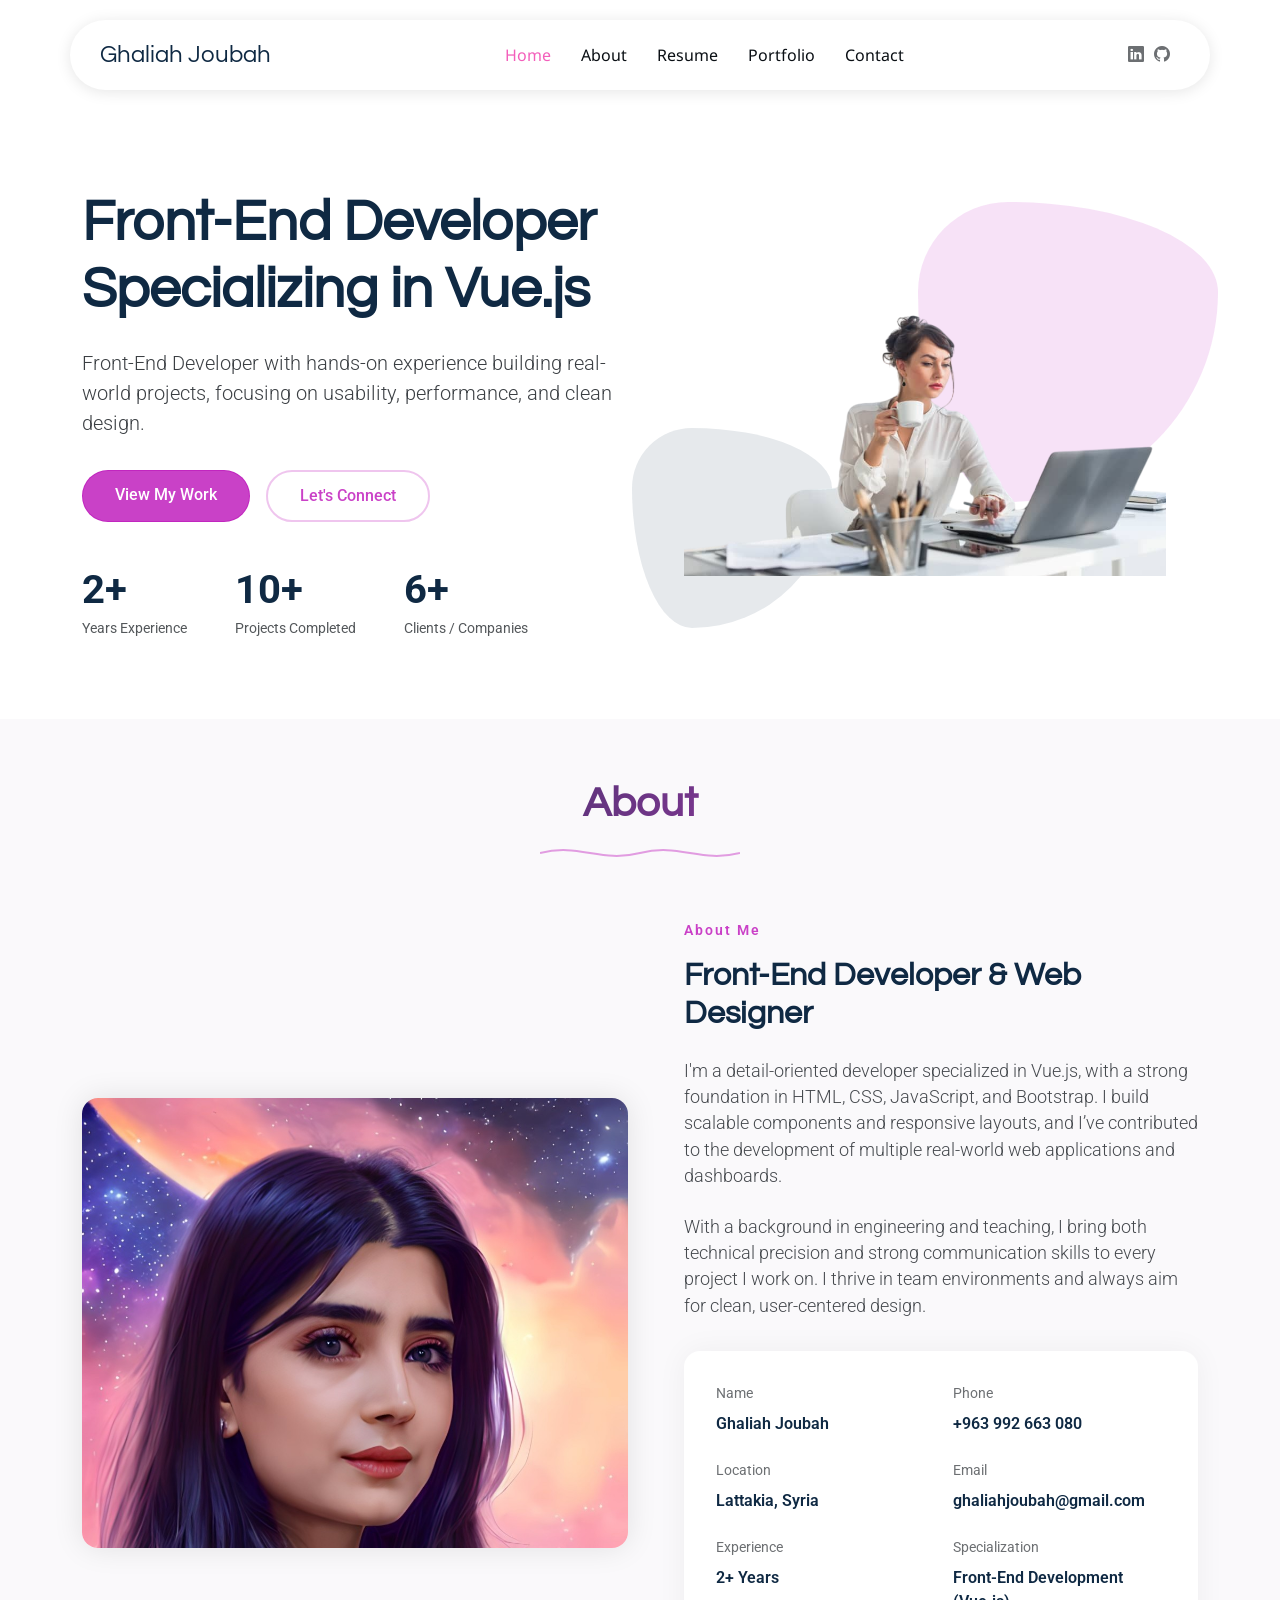
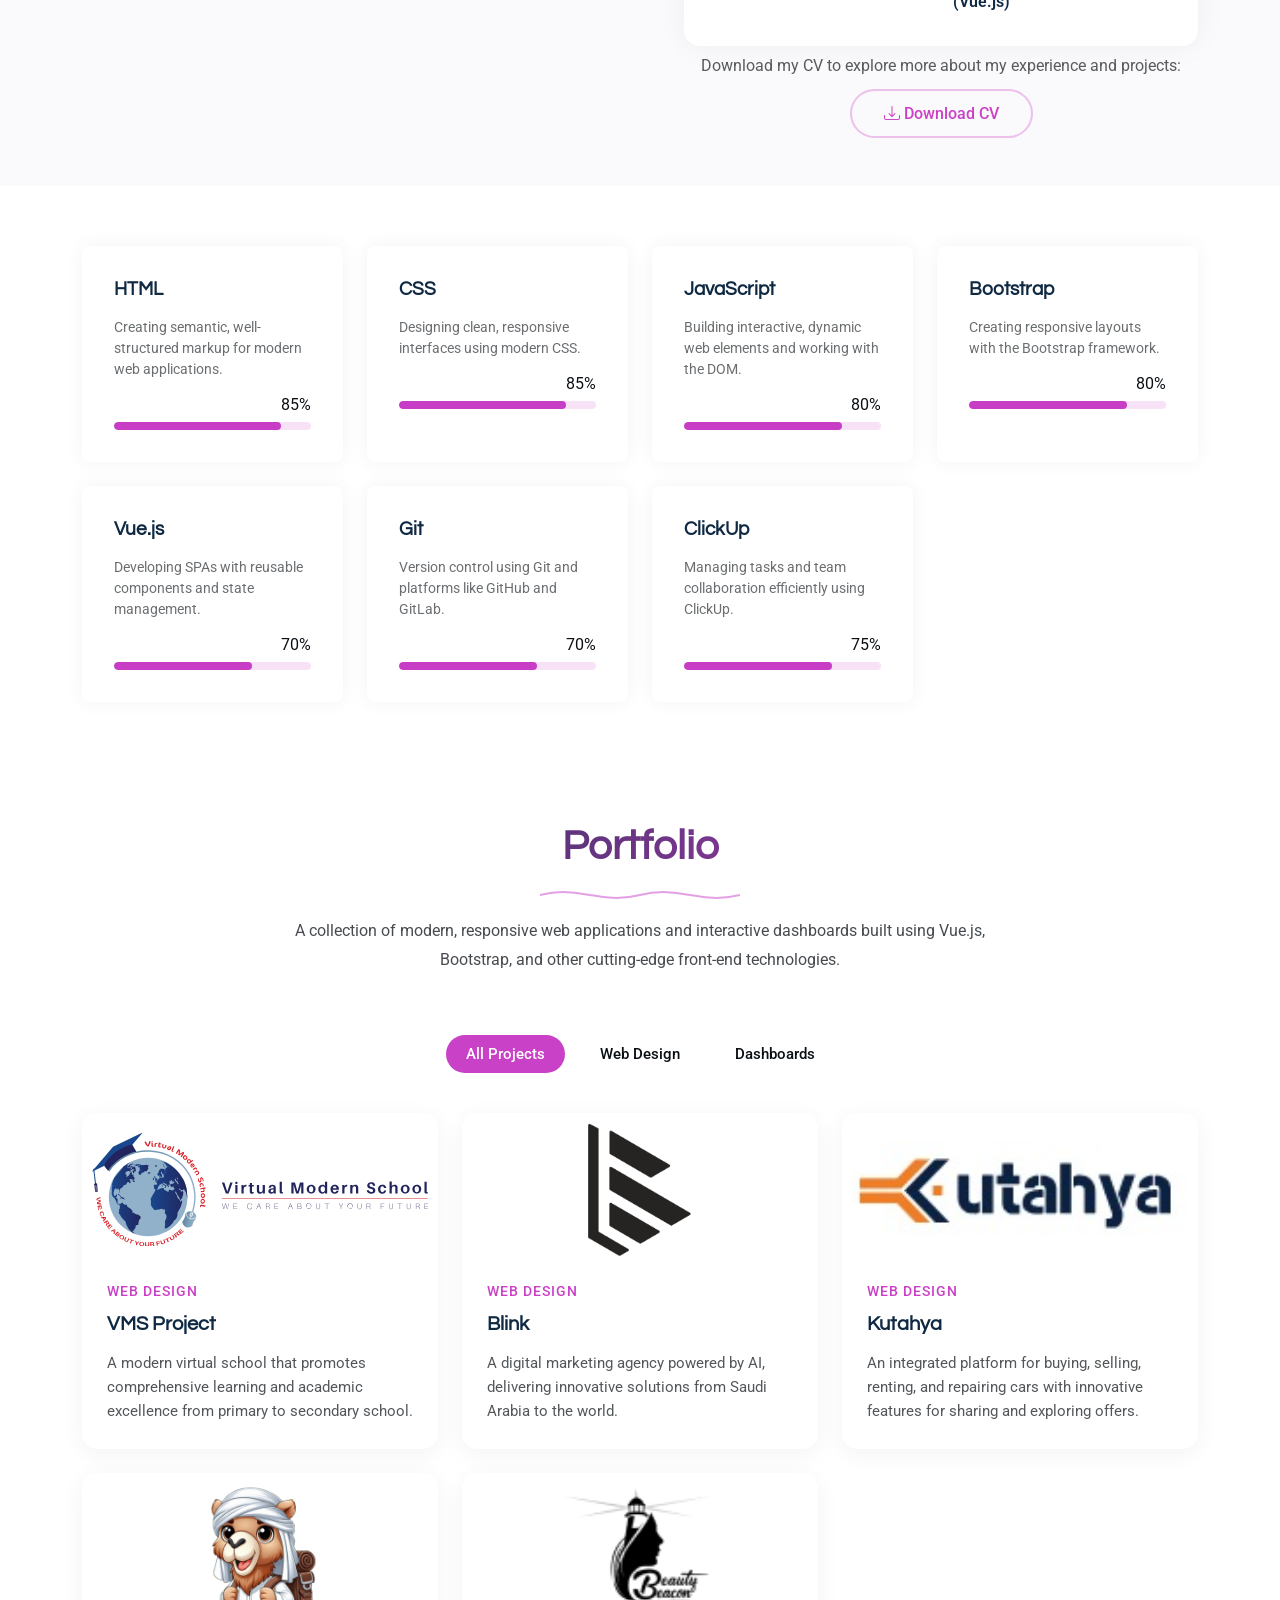
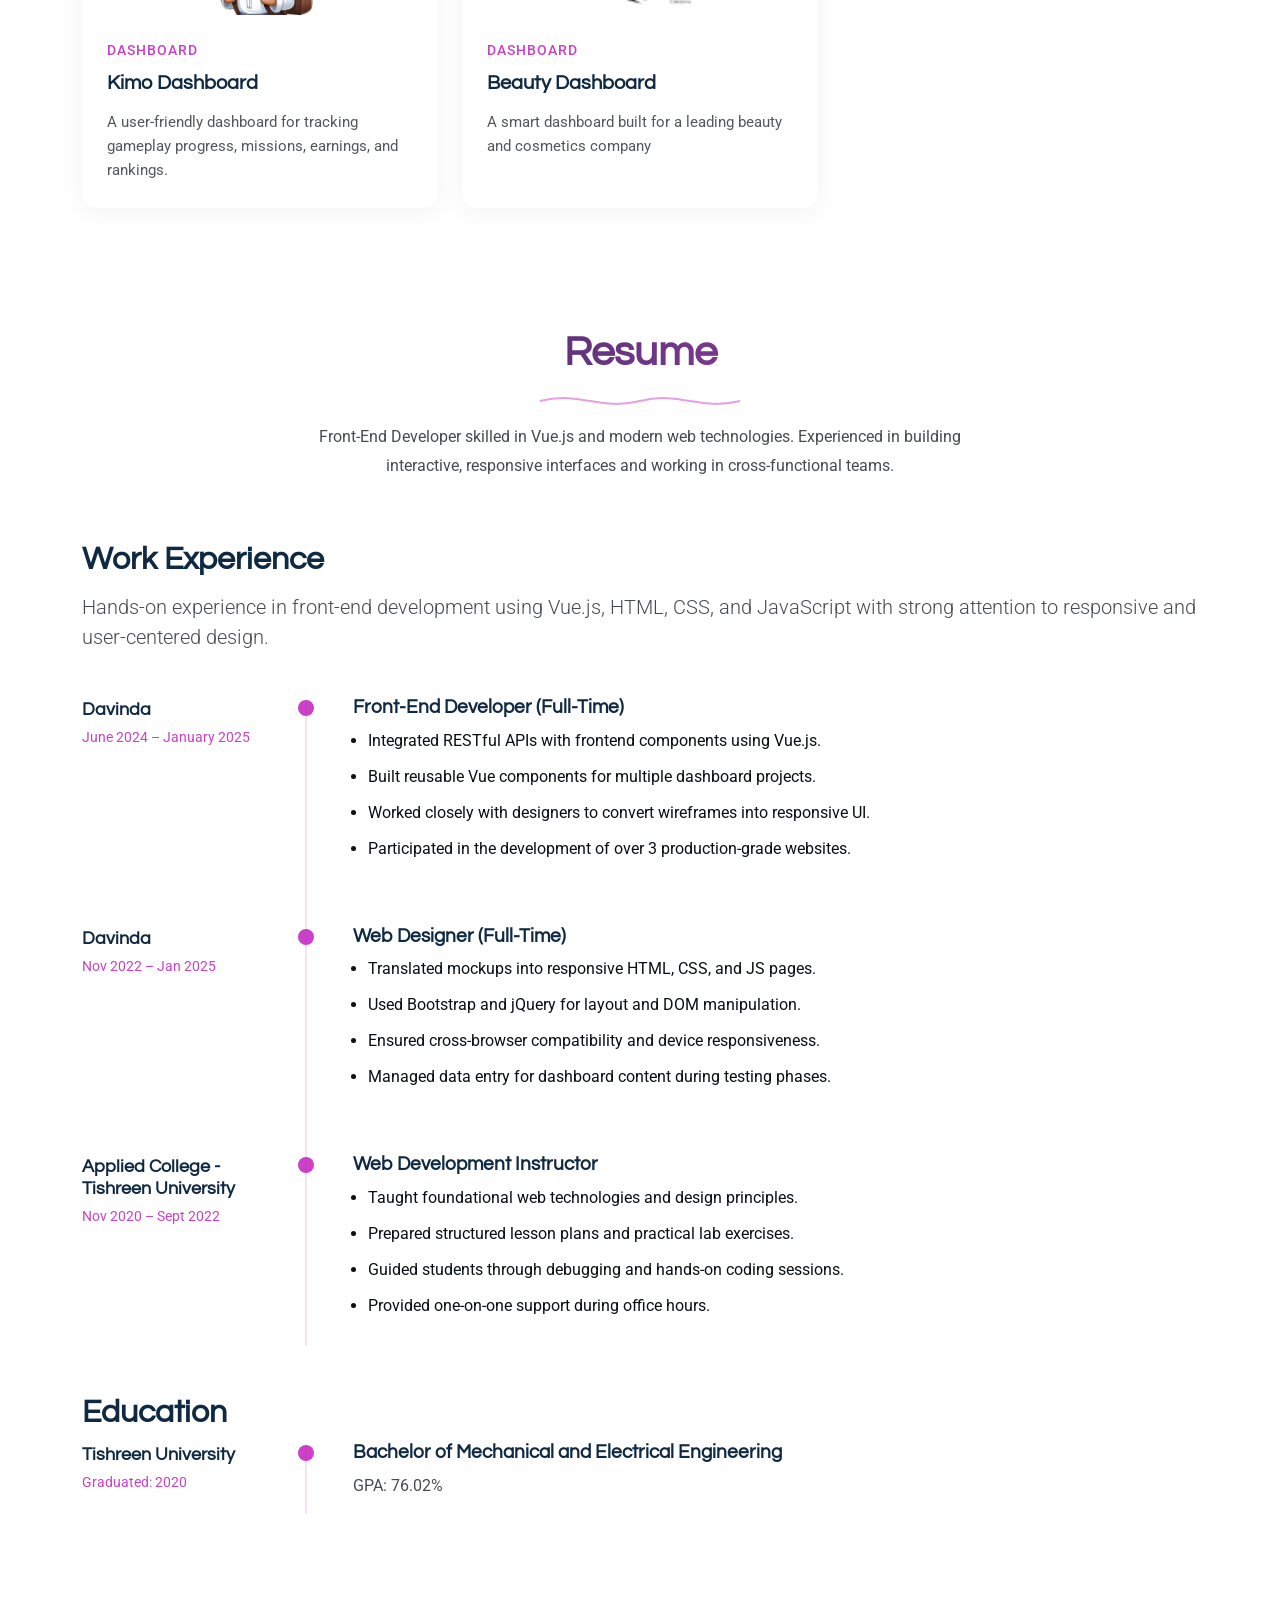
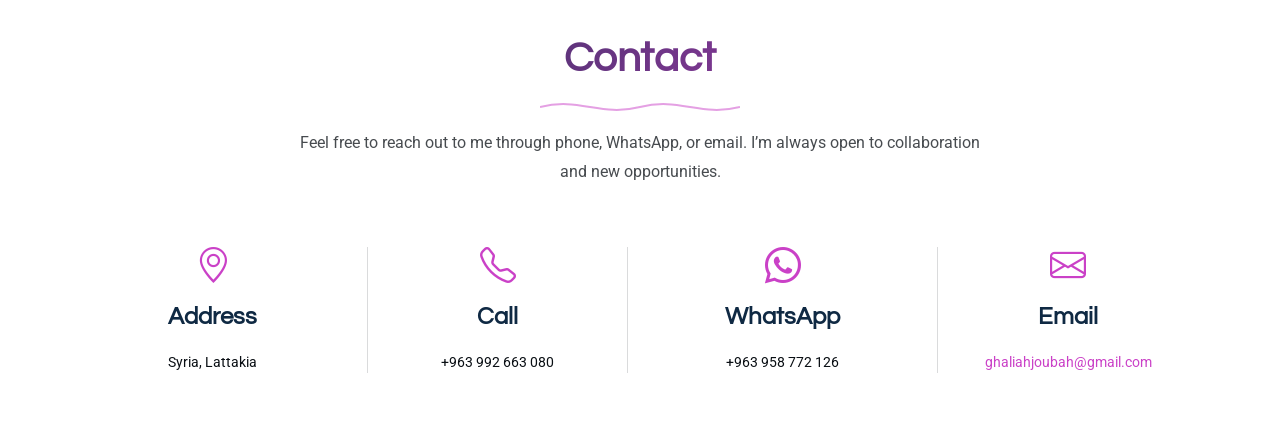
==== index.html @ 76b06ca8 "Fix Images" ====
<!DOCTYPE html>
<html lang="en">

<head>
    <meta charset="utf-8">
    <meta content="width=device-width, initial-scale=1.0" name="viewport">
    <title>My Portfolio</title>
    <meta name="description" content="">
    <meta name="keywords" content="">

    <!-- Fonts -->
    <link href="https://fonts.googleapis.com" rel="preconnect">
    <link href="https://fonts.gstatic.com" rel="preconnect" crossorigin>
    <link href="https://fonts.googleapis.com/css2?family=Roboto:ital,wght@0,100;0,300;0,400;0,500;0,700;0,900;1,100;1,300;1,400;1,500;1,700;1,900&family=Noto+Sans:ital,wght@0,100;0,200;0,300;0,400;0,500;0,600;0,700;0,800;0,900;1,100;1,200;1,300;1,400;1,500;1,600;1,700;1,800;1,900&family=Questrial:wght@400&display=swap" rel="stylesheet">

    <!-- Vendor CSS Files -->
    <link href="assets/vendor/bootstrap/css/bootstrap.min.css" rel="stylesheet">
    <link href="assets/vendor/bootstrap-icons/bootstrap-icons.css" rel="stylesheet">
    <link href="assets/vendor/aos/aos.css" rel="stylesheet">
    <link href="assets/vendor/glightbox/css/glightbox.min.css" rel="stylesheet">
    <link href="assets/vendor/swiper/swiper-bundle.min.css" rel="stylesheet">

    <!-- Main CSS File -->
    <link href="assets/css/main.css" rel="stylesheet">
</head>

<body class="index-page">
    <header id="header" class="header d-flex align-items-center sticky-top">
        <div class="header-container container-fluid container-xl position-relative d-flex align-items-center justify-content-between">

        <a href="index.html" class="logo d-flex align-items-center me-auto me-xl-0">
            <h1 class="sitename">Ghaliah Joubah</h1>
        </a>

        <nav id="navmenu" class="navmenu">
            <ul>
            <li><a href="#hero" class="active">Home</a></li>
            <li><a href="#about">About</a></li>
            <li><a href="#resume">Resume</a></li>
            <li><a href="#portfolio">Portfolio</a></li>
            <li><a href="#contact">Contact</a></li>
            </ul>
            <i class="mobile-nav-toggle d-xl-none bi bi-list"></i>
        </nav>

        <div class="header-social-links">
            <a href="https://linkedin.com/in/ghaliah-joubah-bb828525b" target="_blank" class="linkedin"><i class="bi bi-linkedin"></i></a>
            <a href="https://github.com/ghaliah-joubah" target="_blank"><i class="bi bi-github"></i></a>
        </div>

        </div>
    </header>
    <main class="main">
        <!-- Hero Section -->
        <section id="hero" class="hero section">
            <div class="container" data-aos="fade-up" data-aos-delay="100">
                <div class="row align-items-center content">
                    <div class="col-lg-6" data-aos="fade-up" data-aos-delay="200">
                        <h2>Front-End Developer Specializing in Vue.js</h2>
                        <p class="lead">Front-End Developer with hands-on experience building real-world projects, focusing on usability, performance, and clean design.</p>            
                        <div class="cta-buttons" data-aos="fade-up" data-aos-delay="300">
                            <a href="#portfolio" class="btn btn-primary">View My Work</a>
                            <a href="#contact" class="btn btn-outline">Let's Connect</a>
                        </div>
                        <div class="hero-stats" data-aos="fade-up" data-aos-delay="400">
                            <div class="stat-item">
                                <span class="stat-number">2+</span>
                                <span class="stat-label">Years Experience</span>
                            </div>
                            <div class="stat-item">
                                <span class="stat-number">10+</span>
                                <span class="stat-label">Projects Completed</span>
                            </div>
                            <div class="stat-item">
                                <span class="stat-number">6+</span>
                                <span class="stat-label">Clients / Companies</span>
                            </div>
                        </div>
                    </div>
                    <div class="col-lg-6">
                        <div class="hero-image">
                        <img src="assets/img/profile/hero-img.png" alt="Portfolio Hero Image" class="img-fluid" data-aos="zoom-out" data-aos-delay="300">
                        <div class="shape-1"></div>
                        <div class="shape-2"></div>
                        </div>
                    </div>
                </div>
            </div>
        </section>
        <!-- About Section -->
        <section id="about" class="about section light-background">
            <div class="container section-title" data-aos="fade-up">
                <h2>About</h2>
                <div class="title-shape">
                    <svg viewBox="0 0 200 20" xmlns="http://www.w3.org/2000/svg">
                        <path d="M 0,10 C 40,0 60,20 100,10 C 140,0 160,20 200,10" fill="none" stroke="currentColor" stroke-width="2"></path>
                    </svg>
                </div>
                <!-- <p>A passionate Front-End Developer with practical experience in building responsive web applications and interactive dashboards using Vue.js and modern front-end technologies.</p> -->
            </div>    
            <div class="container" data-aos="fade-up" data-aos-delay="100">
                <div class="row align-items-center">
                    <div class="col-lg-6 position-relative" data-aos="fade-right" data-aos-delay="200">
                        <div class="about-image">
                            <img src="assets/img/profile/my-picture.jpg" alt="Profile Image" class="img-fluid rounded-4">
                        </div>
                    </div>
                    <div class="col-lg-6" data-aos="fade-left" data-aos-delay="300">
                        <div class="about-content">
                            <span class="subtitle">About Me</span>
                            <h2>Front-End Developer & Web Designer</h2>
                            <p class="lead mb-4">I'm a detail-oriented developer specialized in Vue.js, with a strong foundation in HTML, CSS, JavaScript, and Bootstrap. I build scalable components and responsive layouts, and I’ve contributed to the development of multiple real-world web applications and dashboards.</p>
                            <p class="lead mb-4">With a background in engineering and teaching, I bring both technical precision and strong communication skills to every project I work on. I thrive in team environments and always aim for clean, user-centered design.</p>
        
                            <div class="personal-info">
                                <div class="row g-4">
                                    <div class="col-6">
                                        <div class="info-item">
                                            <span class="label">Name</span>
                                            <span class="value">Ghaliah Joubah</span>
                                        </div>
                                    </div>
                                    <div class="col-6">
                                        <div class="info-item">
                                            <span class="label">Phone</span>
                                            <span class="value">+963 992 663 080</span>
                                        </div>
                                    </div>
                                    <div class="col-6">
                                        <div class="info-item">
                                            <span class="label">Location</span>
                                            <span class="value">Lattakia, Syria</span>
                                        </div>
                                    </div>
                                    <div class="col-6">
                                        <div class="info-item">
                                            <span class="label">Email</span>
                                            <span class="value email">ghaliahjoubah@gmail.com</span>
                                        </div>
                                    </div>
                                    <div class="col-6">
                                        <div class="info-item">
                                            <span class="label">Experience</span>
                                            <span class="value">2+ Years</span>
                                        </div>
                                    </div>
                                    <div class="col-6">
                                        <div class="info-item">
                                            <span class="label">Specialization</span>
                                            <span class="value">Front-End Development (Vue.js)</span>
                                        </div>
                                    </div>
                                </div>
                            </div>
                            <p class="text-muted text-center mt-2">Download my CV to explore more about my experience and projects:</p>
                            <div class="text-center mt-4">
                                <a href="assets/cv/Ghaliah Joubah.pdf" class="btn-download" download>
                                    <i class="bi bi-download"></i> Download CV
                                </a>
                            </div>
                        </div>
                    </div>
                </div>
            </div>
        </section>
          
        <!-- Skills Section -->
        <section id="skills" class="skills section">
            <div class="container" data-aos="fade-up" data-aos-delay="100">
                <div class="row g-4 skills-animation">
                    <!-- HTML -->
                    <div class="col-12 col-lg-3 col-md-6 d-flex align-items-stretch" data-aos="fade-up" data-aos-delay="100">
                        <div class="skill-box">
                        <h3>HTML</h3>
                        <p>Creating semantic, well-structured markup for modern web applications.</p>
                        <span class="text-end d-block">85%</span>
                        <div class="progress">
                            <div class="progress-bar" role="progressbar" style="width: 85%;"></div>
                        </div>
                        </div>
                    </div>
                    <!-- CSS -->
                    <div class="col-12 col-lg-3 col-md-6 d-flex align-items-stretch" data-aos="fade-up" data-aos-delay="200">
                        <div class="skill-box">
                        <h3>CSS</h3>
                        <p>Designing clean, responsive interfaces using modern CSS.</p>
                        <span class="text-end d-block">85%</span>
                        <div class="progress">
                            <div class="progress-bar" role="progressbar" style="width: 85%;"></div>
                        </div>
                        </div>
                    </div>
                    <!-- JavaScript -->
                    <div class="col-12 col-lg-3 col-md-6 d-flex align-items-stretch" data-aos="fade-up" data-aos-delay="300">
                        <div class="skill-box">
                        <h3>JavaScript</h3>
                        <p>Building interactive, dynamic web elements and working with the DOM.</p>
                        <span class="text-end d-block">80%</span>
                        <div class="progress">
                            <div class="progress-bar" role="progressbar" style="width: 80%;"></div>
                        </div>
                        </div>
                    </div>
                    <!-- Bootstrap -->
                    <div class="col-12 col-lg-3 col-md-6 d-flex align-items-stretch" data-aos="fade-up" data-aos-delay="400">
                        <div class="skill-box">
                        <h3>Bootstrap</h3>
                        <p>Creating responsive layouts with the Bootstrap framework.</p>
                        <span class="text-end d-block">80%</span>
                        <div class="progress">
                            <div class="progress-bar" role="progressbar" style="width: 80%;"></div>
                        </div>
                        </div>
                    </div>
                    <!-- Vue.js -->
                    <div class="col-12 col-lg-3 col-md-6 d-flex align-items-stretch" data-aos="fade-up" data-aos-delay="500">
                        <div class="skill-box">
                        <h3>Vue.js</h3>
                        <p>Developing SPAs with reusable components and state management.</p>
                        <span class="text-end d-block">70%</span>
                        <div class="progress">
                            <div class="progress-bar" role="progressbar" style="width: 70%;"></div>
                        </div>
                        </div>
                    </div>
                    <!-- Git -->
                    <div class="col-12 col-lg-3 col-md-6 d-flex align-items-stretch" data-aos="fade-up" data-aos-delay="600">
                        <div class="skill-box">
                        <h3>Git</h3>
                        <p>Version control using Git and platforms like GitHub and GitLab.</p>
                        <span class="text-end d-block">70%</span>
                        <div class="progress">
                            <div class="progress-bar" role="progressbar" style="width: 70%;"></div>
                        </div>
                        </div>
                    </div>
                    <!-- ClickUp -->
                    <div class="col-12 col-lg-3 col-md-6 d-flex align-items-stretch" data-aos="fade-up" data-aos-delay="700">
                        <div class="skill-box">
                        <h3>ClickUp</h3>
                        <p>Managing tasks and team collaboration efficiently using ClickUp.</p>
                        <span class="text-end d-block">75%</span>
                        <div class="progress">
                            <div class="progress-bar" role="progressbar" style="width: 75%;"></div>
                        </div>
                        </div>
                    </div>
                </div>
            </div>
        </section>
        <!-- Portfolio Section -->
        <section id="portfolio" class="portfolio section">
            <div class="container section-title" data-aos="fade-up">
                <h2>Portfolio</h2>
                <div class="title-shape">
                  <svg viewBox="0 0 200 20" xmlns="http://www.w3.org/2000/svg">
                    <path d="M 0,10 C 40,0 60,20 100,10 C 140,0 160,20 200,10" fill="none" stroke="currentColor" stroke-width="2"></path>
                  </svg>
                </div>
                <p>A collection of modern, responsive web applications and interactive dashboards built using Vue.js, Bootstrap, and other cutting-edge front-end technologies.</p>
            </div>
            <div class="container" data-aos="fade-up" data-aos-delay="100">
                <div class="isotope-layout" data-default-filter="*" data-layout="masonry" data-sort="original-order">
                    <div class="portfolio-filters-container" data-aos="fade-up" data-aos-delay="200">
                        <ul class="portfolio-filters isotope-filters">
                            <li data-filter="*" class="filter-active">All Projects</li>
                            <li data-filter=".filter-web">Web Design</li>
                            <li data-filter=".filter-dashboards">Dashboards</li>
                        </ul>
                    </div>                    
                    <div class="row g-4 isotope-container" data-aos="fade-up" data-aos-delay="300">
                        <!-- VMS Project -->
                        <div class="col-lg-4 col-md-6 portfolio-item isotope-item filter-web">
                            <div class="portfolio-card">
                                <div class="portfolio-image">
                                    <img src="assets/img/portfolio/vms-logo.svg" class="img-fluid" alt="VMS Project" loading="lazy">
                                    <div class="portfolio-overlay">
                                    <div class="portfolio-actions">
                                        <a href="vms-details.html" class="details-link"><i class="bi bi-arrow-right"></i></a>
                                    </div>
                                    </div>
                                </div>
                                <div class="portfolio-content">
                                    <span class="category">Web Design</span>
                                    <h3>VMS Project</h3>
                                    <p>A modern virtual school that promotes comprehensive learning and academic excellence from primary to secondary school.</p>
                                </div>
                            </div>
                        </div>
                        
                        <!-- blink Project -->
                        <div class="col-lg-4 col-md-6 portfolio-item isotope-item filter-web">
                            <div class="portfolio-card">
                                <div class="portfolio-image">
                                    <img src="assets/img/portfolio/blink.ico" class="img-fluid" alt="Kutahya Project" loading="lazy">
                                    <div class="portfolio-overlay">
                                        <div class="portfolio-actions">
                                            <a href="blink-details.html" class="details-link"><i class="bi bi-arrow-right"></i></a>
                                        </div>
                                    </div>
                                </div>
                                <div class="portfolio-content">
                                    <span class="category">Web Design</span>
                                    <h3>Blink</h3>
                                    <p>A digital marketing agency powered by AI, delivering innovative solutions from Saudi Arabia to the world.</p>
                                </div>
                            </div>
                        </div>
                        
                        <!-- kutahya Project -->
                        <div class="col-lg-4 col-md-6 portfolio-item isotope-item filter-web">
                            <div class="portfolio-card">
                                <div class="portfolio-image">
                                    <img src="assets/img/portfolio/kutahya-logo.jpg" class="img-fluid" alt="LENSGO Project" loading="lazy">
                                    <div class="portfolio-overlay">
                                    <div class="portfolio-actions">
                                        <a href="kutahya-details.html" class="details-link"><i class="bi bi-arrow-right"></i></a>
                                    </div>
                                    </div>
                                </div>
                                <div class="portfolio-content">
                                    <span class="category">Web Design</span>
                                    <h3>Kutahya</h3>
                                    <p>An integrated platform for buying, selling, renting, and repairing cars with innovative features for sharing and exploring offers.</p>
                                </div>
                            </div>
                        </div>
  
                        <!-- Kimo Dashboard  -->
                        <div class="col-lg-4 col-md-6 portfolio-item isotope-item filter-dashboards">
                            <div class="portfolio-card">
                            <div class="portfolio-image">
                                <img src="assets/img/portfolio/kimo-logo.png" class="img-fluid" alt="Dashboard 1" loading="lazy">
                                <div class="portfolio-overlay">
                                    <div class="portfolio-actions">
                                        <a href="kimo-details.html" class="details-link"><i class="bi bi-arrow-right"></i></a>
                                    </div>
                                </div>
                            </div>
                            <div class="portfolio-content">
                                <span class="category">Dashboard</span>
                                <h3>Kimo Dashboard</h3>
                                <p>A user-friendly dashboard for tracking gameplay progress, missions, earnings, and rankings.</p>
                            </div>
                            </div>
                        </div>
                        
                        <!-- Beauty Dashboard  -->
                        <div class="col-lg-4 col-md-6 portfolio-item isotope-item filter-dashboards">
                            <div class="portfolio-card">
                                <div class="portfolio-image">
                                    <img src="assets/img/portfolio/beauty.png" class="img-fluid" alt="Dashboard 2" loading="lazy">
                                    <div class="portfolio-overlay">
                                    <div class="portfolio-actions">
                                        <a href="beauty-details.html" class="details-link"><i class="bi bi-arrow-right"></i></a>
                                    </div>
                                    </div>
                                </div>
                                <div class="portfolio-content">
                                    <span class="category">Dashboard</span>
                                    <h3>Beauty Dashboard</h3>
                                    <p>A smart dashboard built for a leading beauty and cosmetics company</p>
                                </div>
                            </div>
                        </div>
                    </div>
                </div>
            </div>
        </section>

        <!-- Resume Section -->
        <section id="resume" class="resume section">
            <div class="container section-title" data-aos="fade-up">
                <h2>Resume</h2>
                <div class="title-shape">
                    <svg viewBox="0 0 200 20" xmlns="http://www.w3.org/2000/svg">
                    <path d="M 0,10 C 40,0 60,20 100,10 C 140,0 160,20 200,10" fill="none" stroke="currentColor" stroke-width="2"></path>
                    </svg>
                </div>
                <p>Front-End Developer skilled in Vue.js and modern web technologies. Experienced in building interactive, responsive interfaces and working in cross-functional teams.</p>
            </div>
            <div class="container" data-aos="fade-up" data-aos-delay="100">
                <div class="row">
                    <div class="col-12">
                        <div class="resume-wrapper">
                            <div class="resume-block" data-aos="fade-up">
                                <h2>Work Experience</h2>
                                <p class="lead">Hands-on experience in front-end development using Vue.js, HTML, CSS, and JavaScript with strong attention to responsive and user-centered design.</p>
                                <div class="timeline">
                                    <div class="timeline-item" data-aos="fade-up" data-aos-delay="200">
                                        <div class="timeline-left">
                                            <h4 class="company">Davinda</h4>
                                            <span class="period">June 2024 – January 2025</span>
                                        </div>
                                        <div class="timeline-dot"></div>
                                        <div class="timeline-right">
                                            <h3 class="position">Front-End Developer (Full-Time)</h3>
                                            <ul>
                                            <li>Integrated RESTful APIs with frontend components using Vue.js.</li>
                                            <li>Built reusable Vue components for multiple dashboard projects.</li>
                                            <li>Worked closely with designers to convert wireframes into responsive UI.</li>
                                            <li>Participated in the development of over 3 production-grade websites.</li>
                                            </ul>
                                        </div>
                                    </div>
                                    <div class="timeline-item" data-aos="fade-up" data-aos-delay="300">
                                        <div class="timeline-left">
                                            <h4 class="company">Davinda</h4>
                                            <span class="period">Nov 2022 – Jan 2025</span>
                                        </div>
                                        <div class="timeline-dot"></div>
                                        <div class="timeline-right">
                                            <h3 class="position">Web Designer (Full-Time)</h3>
                                            <ul>
                                                <li>Translated mockups into responsive HTML, CSS, and JS pages.</li>
                                                <li>Used Bootstrap and jQuery for layout and DOM manipulation.</li>
                                                <li>Ensured cross-browser compatibility and device responsiveness.</li>
                                                <li>Managed data entry for dashboard content during testing phases.</li>
                                            </ul>
                                        </div>
                                    </div>
                                    <div class="timeline-item" data-aos="fade-up" data-aos-delay="400">
                                    <div class="timeline-left">
                                        <h4 class="company">Applied College - Tishreen University</h4>
                                        <span class="period">Nov 2020 – Sept 2022</span>
                                    </div>
                                    <div class="timeline-dot"></div>
                                    <div class="timeline-right">
                                        <h3 class="position">Web Development Instructor</h3>
                                        <ul>
                                        <li>Taught foundational web technologies and design principles.</li>
                                        <li>Prepared structured lesson plans and practical lab exercises.</li>
                                        <li>Guided students through debugging and hands-on coding sessions.</li>
                                        <li>Provided one-on-one support during office hours.</li>
                                        </ul>
                                    </div>
                                    </div>
                                </div>
                            </div>
                            <div class="resume-block" data-aos="fade-up" data-aos-delay="100">
                                <h2>Education</h2>
                                <div class="timeline">
                                    <div class="timeline-item" data-aos="fade-up" data-aos-delay="200">
                                    <div class="timeline-left">
                                        <h4 class="company">Tishreen University</h4>
                                        <span class="period">Graduated: 2020</span>
                                    </div>
                                    <div class="timeline-dot"></div>
                                    <div class="timeline-right">
                                        <h3 class="position">Bachelor of Mechanical and Electrical Engineering</h3>
                                        <p class="description">GPA: 76.02%</p>
                                    </div>
                                    </div>
                                </div>
                            </div>
                        </div>
                    </div>
                </div>
            </div>
        </section>
        <!-- Contact Section -->
        <section id="contact" class="contact section">
            <div class="container section-title" data-aos="fade-up">
                <h2>Contact</h2>
                <div class="title-shape">
                    <svg viewBox="0 0 200 20" xmlns="http://www.w3.org/2000/svg">
                    <path d="M 0,10 C 40,0 60,20 100,10 C 140,0 160,20 200,10" fill="none" stroke="currentColor" stroke-width="2"></path>
                    </svg>
                </div>
                <p>Feel free to reach out to me through phone, WhatsApp, or email. I’m always open to collaboration and new opportunities.</p>
            </div>
            <div class="container" data-aos="fade-up" data-aos-delay="100">
                <div class="row gy-4" data-aos="fade-up" data-aos-delay="200">
                    <div class="col-6 col-lg-3 col-md-6">
                        <div class="info-item d-flex flex-column justify-content-center align-items-center border-responsive">
                            <i class="bi bi-geo-alt"></i>
                            <h3>Address</h3>
                            <p>Syria, Lattakia</p>
                        </div>
                    </div>
                    <div class="col-6 col-lg-3 col-md-6">
                        <div class="info-item d-flex flex-column justify-content-center align-items-center info-item-borders border-responsive">
                            <i class="bi bi-telephone"></i>
                            <h3>Call</h3>
                            <p>+963 992 663 080</p>
                        </div>
                    </div>
                    <div class="col-6 col-lg-3 col-md-6">
                        <div class="info-item d-flex flex-column justify-content-center align-items-center border-responsive">
                            <i class="bi bi-whatsapp"></i>
                            <h3>WhatsApp</h3>
                            <p><a href="https://wa.me/963958772126" target="_blank" style="color: inherit;">+963 958 772 126</a></p>
                        </div>
                    </div>
                    <div class="col-6 col-lg-3 col-md-6">
                        <div class="info-item d-flex flex-column justify-content-center align-items-center info-item-borders border-responsive" style="border-right: none;">
                            <i class="bi bi-envelope"></i>
                            <h3>Email</h3>
                            <p><a href="mailto:ghaliahjoubah@gmail.com">ghaliahjoubah@gmail.com</a></p>
                        </div>
                    </div>
                </div>
            </div>
        </section>
    
    </main>
    <!-- Scroll Top -->
    <a href="#" id="scroll-top" class="scroll-top d-flex align-items-center justify-content-center"><i class="bi bi-arrow-up-short"></i></a>
    <!-- Vendor JS Files -->
    <script src="assets/vendor/bootstrap/js/bootstrap.bundle.min.js"></script>
    <script src="assets/vendor/php-email-form/validate.js"></script>
    <script src="assets/vendor/aos/aos.js"></script>
    <script src="assets/vendor/waypoints/noframework.waypoints.js"></script>
    <script src="assets/vendor/glightbox/js/glightbox.min.js"></script>
    <script src="assets/vendor/imagesloaded/imagesloaded.pkgd.min.js"></script>
    <script src="assets/vendor/isotope-layout/isotope.pkgd.min.js"></script>
    <script src="assets/vendor/swiper/swiper-bundle.min.js"></script>
    <!-- Main JS File -->
    <script src="assets/js/main.js"></script>
</body>

</html>
---- assets/css/main.css ----
/* Fonts */
:root {
  --default-font: "Roboto",  system-ui, -apple-system, "Segoe UI", Roboto, "Helvetica Neue", Arial, "Noto Sans", "Liberation Sans", sans-serif, "Apple Color Emoji", "Segoe UI Emoji", "Segoe UI Symbol", "Noto Color Emoji";
  --heading-font: "Questrial",  sans-serif;
  --nav-font: "Noto Sans",  sans-serif;
}

:root { 
  --background-color: #ffffff; 
  --default-color: #0a0f14; 
  --heading-color: #0f2943; 
  /* --heading-color:#814580; */
  /* --accent-color: #e87532;  */
  /* --accent-color: #f35fbb; */
  --accent-color:#c122bedb;
  --surface-color: #ffffff; 
  --contrast-color: #ffffff; 
}

:root {
  --nav-color: #0a0f14;
  --nav-hover-color: #f35fbb;
  --nav-mobile-background-color: #ffffff;
}
.light-background {
  --background-color: #faf9fb;
  --surface-color: #ffffff;
}

.dark-background {
  --background-color: #060606;
  --default-color: #ffffff;
  --heading-color: #ffffff;
  --surface-color: #252525;
  --contrast-color: #ffffff;
}

/* Smooth scroll */
:root {
  scroll-behavior: smooth;
}

/*--------------------------------------------------------------
# General Styling & Shared Classes
--------------------------------------------------------------*/
body {
  color: var(--default-color);
  background-color: var(--background-color);
  font-family: var(--default-font);
}

a {
  color: var(--accent-color);
  text-decoration: none;
  transition: 0.3s;
}

a:hover {
  color: color-mix(in srgb, var(--accent-color), transparent 25%);
  text-decoration: none;
}

h1,
h2,
h3,
h4,
h5,
h6 {
  color: var(--heading-color);
  font-family: var(--heading-font);
}

/* PHP Email Form Messages
------------------------------*/
.php-email-form .error-message {
  display: none;
  background: #df1529;
  color: #ffffff;
  text-align: left;
  padding: 15px;
  margin-bottom: 24px;
  font-weight: 600;
}

.php-email-form .sent-message {
  display: none;
  color: #ffffff;
  background: #059652;
  text-align: center;
  padding: 15px;
  margin-bottom: 24px;
  font-weight: 600;
}

.php-email-form .loading {
  display: none;
  background: var(--surface-color);
  text-align: center;
  padding: 15px;
  margin-bottom: 24px;
}

.php-email-form .loading:before {
  content: "";
  display: inline-block;
  border-radius: 50%;
  width: 24px;
  height: 24px;
  margin: 0 10px -6px 0;
  border: 3px solid var(--accent-color);
  border-top-color: var(--surface-color);
  animation: php-email-form-loading 1s linear infinite;
}

@keyframes php-email-form-loading {
  0% {
    transform: rotate(0deg);
  }

  100% {
    transform: rotate(360deg);
  }
}

/*--------------------------------------------------------------
# Global Header
--------------------------------------------------------------*/
.header {
  color: var(--default-color);
  background-color: var(--background-color);
  padding: 20px 0;
  transition: all 0.5s;
  z-index: 997;
}

.header .header-container {
  background: var(--surface-color);
  border-radius: 50px;
  padding: 5px 25px;
  box-shadow: 0px 2px 15px rgba(0, 0, 0, 0.1);
}

.header .logo {
  line-height: 1;
}

.header .logo img {
  max-height: 36px;
  margin-right: 8px;
}

.header .logo h1 {
  font-size: 24px;
  margin: 0;
  padding-left: 5px;
  font-weight: 500;
  color: var(--heading-color);
}

.header .header-social-links {
  padding-right: 15px;
}

.header .header-social-links a {
  color: color-mix(in srgb, var(--default-color), transparent 40%);
  padding-left: 6px;
  display: inline-block;
  transition: 0.3s;
  font-size: 16px;
}

.header .header-social-links a:hover {
  color: var(--accent-color);
}

.header .header-social-links a i {
  line-height: 0px;
}

@media (max-width: 1200px) {
  /* .header {
    padding-top: 10px;
  } */

  .header .header-container {
    margin-left: 10px;
    margin-right: 10px;
    padding: 10px 5px 10px 15px;
  }

  .header .logo {
    order: 1;
  }

  .header .header-social-links {
    order: 2;
  }

  .header .navmenu {
    order: 3;
  }
}

/*--------------------------------------------------------------
# Navigation Menu
--------------------------------------------------------------*/
/* Navmenu - Desktop */
@media (min-width: 1200px) {
  .navmenu {
    padding: 0;
  }

  .navmenu ul {
    margin: 0;
    padding: 0;
    display: flex;
    list-style: none;
    align-items: center;
  }

  .navmenu li {
    position: relative;
  }

  .navmenu a,
  .navmenu a:focus {
    color: var(--nav-color);
    padding: 18px 15px;
    font-size: 16px;
    font-family: var(--nav-font);
    font-weight: 400;
    display: flex;
    align-items: center;
    justify-content: space-between;
    white-space: nowrap;
    transition: 0.3s;
  }

  .navmenu a i,
  .navmenu a:focus i {
    font-size: 12px;
    line-height: 0;
    margin-left: 5px;
    transition: 0.3s;
  }

  .navmenu li:last-child a {
    padding-right: 0;
  }

  .navmenu li:hover>a,
  .navmenu .active,
  .navmenu .active:focus {
    color: var(--nav-hover-color);
  }

  .navmenu .dropdown ul {
    margin: 0;
    padding: 10px 0;
    background: var(--nav-dropdown-background-color);
    display: block;
    position: absolute;
    visibility: hidden;
    left: 14px;
    top: 130%;
    opacity: 0;
    transition: 0.3s;
    border-radius: 4px;
    z-index: 99;
    box-shadow: 0px 0px 30px rgba(0, 0, 0, 0.1);
  }

  .navmenu .dropdown ul li {
    min-width: 200px;
  }

  .navmenu .dropdown ul a {
    padding: 10px 20px;
    font-size: 15px;
    text-transform: none;
    color: var(--nav-dropdown-color);
  }

  .navmenu .dropdown ul a i {
    font-size: 12px;
  }

  .navmenu .dropdown ul a:hover,
  .navmenu .dropdown ul .active:hover,
  .navmenu .dropdown ul li:hover>a {
    color: var(--nav-dropdown-hover-color);
  }

  .navmenu .dropdown:hover>ul {
    opacity: 1;
    top: 100%;
    visibility: visible;
  }

  .navmenu .dropdown .dropdown ul {
    top: 0;
    left: -90%;
    visibility: hidden;
  }

  .navmenu .dropdown .dropdown:hover>ul {
    opacity: 1;
    top: 0;
    left: -100%;
    visibility: visible;
  }
}

/* Navmenu - Mobile */
@media (max-width: 1199px) {
  .mobile-nav-toggle {
    color: var(--nav-color);
    font-size: 28px;
    line-height: 0;
    margin-right: 10px;
    cursor: pointer;
    transition: color 0.3s;
  }

  .navmenu {
    padding: 0;
    z-index: 9997;
  }

  .navmenu ul {
    display: none;
    list-style: none;
    position: absolute;
    inset: 60px 20px 20px 20px;
    padding: 10px 0;
    margin: 0;
    border-radius: 6px;
    background-color: var(--nav-mobile-background-color);
    overflow-y: auto;
    transition: 0.3s;
    z-index: 9998;
    box-shadow: 0px 0px 30px rgba(0, 0, 0, 0.1);
  }

  .navmenu a,
  .navmenu a:focus {
    color: var(--nav-dropdown-color);
    padding: 10px 20px;
    font-family: var(--nav-font);
    font-size: 17px;
    font-weight: 500;
    display: flex;
    align-items: center;
    justify-content: space-between;
    white-space: nowrap;
    transition: 0.3s;
  }

  .navmenu a i,
  .navmenu a:focus i {
    font-size: 12px;
    line-height: 0;
    margin-left: 5px;
    width: 30px;
    height: 30px;
    display: flex;
    align-items: center;
    justify-content: center;
    border-radius: 50%;
    transition: 0.3s;
    background-color: color-mix(in srgb, var(--accent-color), transparent 90%);
  }

  .navmenu a i:hover,
  .navmenu a:focus i:hover {
    background-color: var(--accent-color);
    color: var(--contrast-color);
  }

  .navmenu a:hover,
  .navmenu .active,
  .navmenu .active:focus {
    color: var(--nav-dropdown-hover-color);
  }

  .navmenu .active i,
  .navmenu .active:focus i {
    background-color: var(--accent-color);
    color: var(--contrast-color);
    transform: rotate(180deg);
  }

  .navmenu .dropdown ul {
    position: static;
    display: none;
    z-index: 99;
    padding: 10px 0;
    margin: 10px 20px;
    background-color: var(--nav-dropdown-background-color);
    border: 1px solid color-mix(in srgb, var(--default-color), transparent 90%);
    box-shadow: none;
    transition: all 0.5s ease-in-out;
  }

  .navmenu .dropdown ul ul {
    background-color: rgba(33, 37, 41, 0.1);
  }

  .navmenu .dropdown>.dropdown-active {
    display: block;
    background-color: rgba(33, 37, 41, 0.03);
  }

  .mobile-nav-active {
    overflow: hidden;
  }

  .mobile-nav-active .mobile-nav-toggle {
    color: #fff;
    position: absolute;
    font-size: 32px;
    top: 15px;
    right: 15px;
    margin-right: 0;
    z-index: 9999;
  }

  .mobile-nav-active .navmenu {
    position: fixed;
    overflow: hidden;
    inset: 0;
    background: rgba(33, 37, 41, 0.8);
    transition: 0.3s;
  }

  .mobile-nav-active .navmenu>ul {
    display: block;
  }
}
/*--------------------------------------------------------------
# Scroll Top Button
--------------------------------------------------------------*/
.scroll-top {
  position: fixed;
  visibility: hidden;
  opacity: 0;
  right: 15px;
  bottom: -15px;
  z-index: 99999;
  background-color: var(--accent-color);
  width: 44px;
  height: 44px;
  border-radius: 50px;
  transition: all 0.4s;
}

.scroll-top i {
  font-size: 24px;
  color: var(--contrast-color);
  line-height: 0;
}

.scroll-top:hover {
  background-color: color-mix(in srgb, var(--accent-color), transparent 20%);
  color: var(--contrast-color);
}

.scroll-top.active {
  visibility: visible;
  opacity: 1;
  bottom: 15px;
}

/*--------------------------------------------------------------
# Disable aos animation delay on mobile devices
--------------------------------------------------------------*/
@media screen and (max-width: 768px) {
  [data-aos-delay] {
    transition-delay: 0 !important;
  }
}

/*--------------------------------------------------------------
# Global Page Titles & Breadcrumbs
--------------------------------------------------------------*/
.page-title {
  text-align: center;
  padding: 20px 0;
}

.page-title .breadcrumbs {
  margin-bottom: 1.5rem;
}

.page-title .breadcrumbs .breadcrumb {
  justify-content: center;
  margin: 0;
  padding: 0;
  background: none;
}

.page-title .breadcrumbs .breadcrumb .breadcrumb-item {
  font-size: 0.9rem;
  color: color-mix(in srgb, var(--default-color), transparent 30%);
}

.page-title .breadcrumbs .breadcrumb .breadcrumb-item.active {
  color: var(--accent-color);
}

.page-title .breadcrumbs .breadcrumb .breadcrumb-item a {
  color: inherit;
  text-decoration: none;
  transition: color 0.3s ease;
}

.page-title .breadcrumbs .breadcrumb .breadcrumb-item a:hover {
  color: var(--accent-color);
}

.page-title .breadcrumbs .breadcrumb .breadcrumb-item a i {
  font-size: 0.9rem;
  margin-right: 0.2rem;
}

.page-title .breadcrumbs .breadcrumb .breadcrumb-item+.breadcrumb-item::before {
  color: color-mix(in srgb, var(--default-color), transparent 50%);
}

.page-title .title-wrapper {
  max-width: 800px;
  margin: 0 auto;
  padding: 16px 16px;
}

.page-title .title-wrapper h1 {
  font-size: 2.5rem;
  margin-bottom: 1rem;
  font-weight: 700;
  color: var(--heading-color);
}

.page-title .title-wrapper p {
  font-size: 1.1rem;
  color: color-mix(in srgb, var(--default-color), transparent 20%);
  margin: 0;
  line-height: 1.6;
  text-align: justify;
}

@media (max-width: 768px) {
  .page-title .title-wrapper h1 {
    font-size: 2rem;
  }

  .page-title .title-wrapper p {
    font-size: 1rem;
  }
}

@media (max-width: 576px) {
  .page-title .title-wrapper h1 {
    font-size: 1.75rem;
  }
}
@media (max-width: 420px) {
    .page-title .title-wrapper p {
        font-size: 14px;
    }
    .portfolio-details .portfolio-info {
        padding: 30px 20px;
    }
}

/*--------------------------------------------------------------
# Global Sections
--------------------------------------------------------------*/
section,
.section {
  color: var(--default-color);
  background-color: var(--background-color);
  padding: 60px 0;
  scroll-margin-top: 90px;
  overflow: clip;
}

@media (max-width: 1199px) {
    section,
    .section {
    scroll-margin-top: 66px;
    }
}

/*--------------------------------------------------------------
# Global Section Titles
--------------------------------------------------------------*/
.section-title {
  text-align: center;
  padding-bottom: 60px;
  position: relative;
}

.section-title h2 {
  font-size: 42px;
  font-weight: 700;
  margin-bottom: 10px;
  background: linear-gradient(120deg, var(--heading-color), var(--accent-color));
  -webkit-background-clip: text;
  -webkit-text-fill-color: transparent;
  background-clip: text;
  position: relative;
}

.section-title .title-shape {
  width: 200px;
  height: 20px;
  margin: 0 auto;
  color: var(--accent-color);
  opacity: 0.5;
}

.section-title .title-shape svg {
  width: 100%;
  height: 100%;
}

.section-title p {
  margin: 15px auto 0;
  font-size: 16px;
  max-width: 700px;
  color: color-mix(in srgb, var(--default-color), transparent 25%);
  line-height: 1.8;
}

@media (max-width: 768px) {
  .section-title h2 {
    font-size: 32px;
  }

  .section-title .subtitle-wrapper .subtitle {
    font-size: 13px;
  }
}

/*--------------------------------------------------------------
# Hero Section
--------------------------------------------------------------*/
.hero {
  padding: 80px 0;
  position: relative;
  overflow: hidden;
}
.hero .content h2 {
  font-size: 56px;
  font-weight: 700;
  line-height: 1.2;
  margin-bottom: 1.5rem;
}
.hero .content .lead {
  font-size: 20px;
  margin-bottom: 2rem;
  color: color-mix(in srgb, var(--default-color), transparent 20%);
}
.hero .cta-buttons {
  display: flex;
  gap: 1rem;
  margin-bottom: 3rem;
}
.hero .cta-buttons .btn {
  padding: 12px 32px;
  font-size: 1rem;
  font-weight: 500;
  border-radius: 50px;
  transition: all 0.3s ease;
}
.hero .cta-buttons .btn.btn-primary {
  background-color: var(--accent-color);
  border-color: var(--accent-color);
  color: var(--contrast-color);
}
.hero .cta-buttons .btn.btn-primary:hover {
  background-color: color-mix(in srgb, var(--accent-color), transparent 15%);
  border-color: color-mix(in srgb, var(--accent-color), transparent 15%);
  transform: translateY(-2px);
}
.hero .cta-buttons .btn.btn-outline {
  border: 2px solid color-mix(in srgb, var(--accent-color), transparent 70%);
  color: var(--accent-color);
  background: transparent;
}
.hero .cta-buttons .btn.btn-outline:hover {
  background-color: var(--accent-color);
  color: var(--contrast-color);
  transform: translateY(-2px);
}
.hero .hero-stats {
  display: flex;
  gap: 3rem;
  margin-top: 2rem;
}
.hero .hero-stats .stat-item .stat-number {
  display: block;
  font-size: 40px;
  font-weight: 700;
  color: var(--heading-color);
  line-height: 1;
}
.hero .hero-stats .stat-item .stat-label {
  font-size: 14px;
  color: color-mix(in srgb, var(--default-color), transparent 30%);
  margin-top: 8px;
  display: block;
}
.hero .hero-image {
  position: relative;
  padding: 2rem;
}
.hero .hero-image img {
  position: relative;
  z-index: 2;
  width:100%;
}
.hero .hero-image .shape-1,
.hero .hero-image .shape-2 {
  position: absolute;
  border-radius: 30% 70% 70% 30%/30% 30% 70% 70%;
  z-index: 1;
}
.hero .hero-image .shape-1 {
  width: 300px;
  height: 300px;
  background-color: color-mix(in srgb, var(--accent-color), transparent 85%);
  top: -20px;
  right: -20px;
  animation: morphShape 15s linear infinite;
}
.hero .hero-image .shape-2 {
  width: 200px;
  height: 200px;
  background-color: color-mix(in srgb, var(--heading-color), transparent 90%);
  bottom: -20px;
  left: -20px;
  animation: morphShape 20s linear infinite reverse;
}

@keyframes morphShape {
  0% {
    border-radius: 30% 70% 70% 30%/30% 30% 70% 70%;
  }

  25% {
    border-radius: 58% 42% 75% 25%/76% 46% 54% 24%;
  }

  50% {
    border-radius: 50% 50% 33% 67%/55% 27% 73% 45%;
  }

  75% {
    border-radius: 33% 67% 58% 42%/63% 68% 32% 37%;
  }

  100% {
    border-radius: 30% 70% 70% 30%/30% 30% 70% 70%;
  }
}
@media (max-width: 1200px) {
    .hero .content h2 {
        font-size: 40px;
    }
}
@media (max-width: 991px) {
    .hero {
        text-align: center;
        padding: 60px 0;
    }
    .hero .cta-buttons {
        justify-content: center;
    }
    .hero .hero-stats {
        justify-content: center;
    }
    .hero .hero-image {
        margin-top: 3rem;
    }
}
@media (max-width: 768px) {
    .hero .content h2 {
        font-size: 34px;
    }
    .hero .content .lead{
        font-size: 18px;
    }
}
@media (max-width: 576px) {
    /* .hero .cta-buttons {
        flex-direction: column;
    } */
    .hero .cta-buttons .btn {
        width: 50%;
        margin: auto;
    }
    .hero .hero-stats {
        /* flex-direction: column; */
        gap: 24px;
    }
    .hero .content h2 {
        font-size: 27px;
    }
    .hero .content .lead{
        font-size: 14px;
    }
    .hero {
        padding: 30px 0;
    }
}
@media (max-width:420px) {
    .hero .content h2 {
        font-size: 23px;
    }
    .header .logo h1 {
        font-size: 20px;
        padding-left: 0px;
    }
    .hero .cta-buttons .btn {
        padding: 12px 12px;
    }
}
@media (max-width: 364px) {
    .hero .content h2 {
        font-size: 19px;
    }
    .section-title p {
        font-size: 14px;
    }
}
/*--------------------------------------------------------------
# About Section
--------------------------------------------------------------*/
.about .about-image {
  position: relative;
}

.about .about-image img {
  box-shadow: 0 0 30px rgba(0, 0, 0, 0.1);
}

.about .about-content {
  padding-left: 2rem;
}

@media (max-width: 991.98px) {
  .about .about-content {
    padding-left: 0;
    margin-top: 3rem;
  }
}

.about .about-content .subtitle {
  font-size: 0.875rem;
  font-weight: 600;
  letter-spacing: 2px;
  color: var(--accent-color);
  margin-bottom: 1rem;
  display: block;
}

.about .about-content h2 {
  font-size: 2rem;
  font-weight: 700;
  margin-bottom: 1.5rem;
}

.about .about-content .lead {
  font-size: 1.1rem;
  color: color-mix(in srgb, var(--default-color), transparent 25%);
}

.about .personal-info {
  margin-top: 2rem;
  padding: 32px 32px;
  background-color: var(--surface-color);
  border-radius: 1rem;
  box-shadow: 0 0 30px rgba(0, 0, 0, 0.05);
  /* margin-block:32px 10px; */
}

.about .personal-info .info-item {
  display: flex;
  flex-direction: column;
  gap: 0.5rem;
}

.about .personal-info .info-item .label {
  font-size: 0.875rem;
  color: color-mix(in srgb, var(--default-color), transparent 40%);
}

.about .personal-info .info-item .value {
  font-weight: 600;
  color: var(--heading-color);
  width: 100%;
}
.email{
  text-overflow: ellipsis;
  overflow: hidden;
  white-space: nowrap;
}

.about .signature {
  display: flex;
  align-items: center;
  gap: 1.5rem;
}

.about .signature .signature-image {
  max-width: 150px;
}

.about .signature .signature-info h4 {
  font-size: 1.25rem;
  margin-bottom: 0.25rem;
}

.about .signature .signature-info p {
  font-size: 0.875rem;
  color: color-mix(in srgb, var(--default-color), transparent 40%);
  margin: 0;
}
@media (max-width:420px) {
    .about .personal-info {
        padding: 20px 16px;
    }
}
/*--------------------------------------------------------------
# Skills Section
--------------------------------------------------------------*/
.skills .skill-box {
  background-color: var(--surface-color);
  padding: 32px;
  border-radius: 8px;
  box-shadow: 0 0 20px rgba(0, 0, 0, 0.05);
}

.skills .skill-box h3 {
  font-size: 1.2rem;
  margin-bottom: 1rem;
  font-weight: 600;
}

.skills .skill-box p {
  font-size: 14px;
  margin-bottom: 0.8rem;
  opacity: 0.6;
}

.skills .skill-box .progress {
  background-color: color-mix(in srgb, var(--accent-color), transparent 85%);
  border-radius: 50px;
  height: 8px;
  margin-top: 5px;
  overflow: hidden;
}

.skills .skill-box .progress .progress-bar {
  background-color: var(--accent-color);
  height: 100%;
  position: relative;
  border-radius: 50px;
  transition: 0.9s;
  width: 1px;
}
@media(max-width:1200px){
  .skills .skill-box {
    padding: 25px 20px
  }
}
@media (max-width: 767px) {
  .skills .skill-box {
      width: 90%;
      margin: auto;
  }
}
@media (max-width: 420px) {
    .skills .skill-box {
        padding: 20px 13px;
    }
}
/*--------------------------------------------------------------
# Resume Section
--------------------------------------------------------------*/
.resume .resume-wrapper .resume-block {
  margin-bottom: 3rem;
}

.resume .resume-wrapper .resume-block:last-child {
  margin-bottom: 0;
}

.resume .resume-wrapper .resume-block h2 {
  font-size: 2rem;
  margin-bottom: 0.8rem;
  font-weight: 700;
}

.resume .resume-wrapper .resume-block h2 span {
  color: var(--accent-color);
}

.resume .resume-wrapper .resume-block .lead {
  color: color-mix(in srgb, var(--default-color), transparent 25%);
  margin-bottom: 3rem;
}

.resume .resume-wrapper .timeline {
  position: relative;
}

.resume .resume-wrapper .timeline::before {
  content: "";
  position: absolute;
  left: 20%;
  top: 0;
  height: 100%;
  width: 2px;
  background-color: color-mix(in srgb, var(--accent-color), transparent 85%);
}

.resume .resume-wrapper .timeline .timeline-item {
  display: flex;
  align-items: flex-start;
  margin-bottom: 2.5rem;
  position: relative;
}

.resume .resume-wrapper .timeline .timeline-item:last-child {
  margin-bottom: 0;
}

.resume .resume-wrapper .timeline .timeline-item .timeline-left {
  width: 20%;
  padding-right: 3rem;
}

.resume .resume-wrapper .timeline .timeline-item .timeline-left .company {
  color: var(--heading-color);
  font-weight: 600;
  font-size: 1.1rem;
  margin-bottom: 0.25rem;
}

.resume .resume-wrapper .timeline .timeline-item .timeline-left .period {
  color: var(--accent-color);
  font-size: 0.9rem;
}

.resume .resume-wrapper .timeline .timeline-item .timeline-dot {
  position: absolute;
  left: calc(20% + 1px);
  transform: translateX(-50%);
  width: 1rem;
  height: 1rem;
  background-color: var(--accent-color);
  border-radius: 50%;
}

.resume .resume-wrapper .timeline .timeline-item .timeline-right {
  width: 70%;
  padding-left: 3rem;
  margin-top: -4px;
}

.resume .resume-wrapper .timeline .timeline-item .timeline-right .position {
  color: var(--heading-color);
  font-size: 1.2rem;
  margin-bottom: 0.6rem;
  font-weight: 600;
}

.resume .resume-wrapper .timeline .timeline-item .timeline-right .description {
  color: color-mix(in srgb, var(--default-color), transparent 25%);
}

.resume .resume-wrapper .timeline .timeline-item .timeline-right ul {
  padding-left: 15px;
}

.resume .resume-wrapper .timeline .timeline-item .timeline-right ul li {
  padding-bottom: 12px;
}

@media (max-width: 992px) {
  .resume .resume-wrapper .resume-block h2 {
    font-size: 2rem;
  }

  .resume .resume-wrapper .timeline::before {
    left: 1rem;
  }

  .resume .resume-wrapper .timeline .timeline-item {
    flex-direction: column;
    margin-bottom: 20px;
  }

  .resume .resume-wrapper .timeline .timeline-item .timeline-left {
    width: 100%;
    text-align: left;
    padding-right: 0;
    padding-left: 2.5rem;
    margin-bottom: 1.6rem;
    margin-top: -4px;
  }

  .resume .resume-wrapper .timeline .timeline-item .timeline-dot {
    left: calc(1rem + 1px);
  }

  .resume .resume-wrapper .timeline .timeline-item .timeline-right {
    width: 100%;
    padding-left: 2.5rem;
  }
}

/*--------------------------------------------------------------
# Portfolio Section
--------------------------------------------------------------*/
.portfolio .portfolio-filters-container {
  margin-bottom: 40px;
}

.portfolio .portfolio-filters {
  display: flex;
  justify-content: center;
  gap: 15px;
  flex-wrap: wrap;
  padding: 0;
  margin: 0;
  list-style: none;
}

.portfolio .portfolio-filters li {
  font-size: 15px;
  font-weight: 500;
  padding: 8px 20px;
  cursor: pointer;
  border-radius: 30px;
  background-color: color-mix(in srgb, var(--surface-color), transparent 50%);
  color: var(--default-color);
  transition: all 0.3s ease-in-out;
}

.portfolio .portfolio-filters li:hover {
  background-color: color-mix(in srgb, var(--accent-color), transparent 85%);
  color: var(--accent-color);
  transform: translateY(-2px);
}

.portfolio .portfolio-filters li.filter-active {
  background-color: var(--accent-color);
  color: var(--contrast-color);
}

.portfolio .portfolio-card {
  background-color: var(--surface-color);
  border-radius: 15px;
  overflow: hidden;
  box-shadow: 0 5px 25px rgba(0, 0, 0, 0.05);
  transition: all 0.3s ease-in-out;
}

.portfolio .portfolio-card:hover {
  transform: translateY(-10px);
  box-shadow: 0 8px 35px rgba(0, 0, 0, 0.1);
}

.portfolio .portfolio-card:hover .portfolio-overlay {
  opacity: 1;
  visibility: visible;
}

.portfolio .portfolio-card:hover .portfolio-overlay .portfolio-actions {
  transform: translateY(0);
}

.portfolio .portfolio-card .portfolio-image {
  position: relative;
  overflow: hidden;
  /* aspect-ratio: 16/10; */
  aspect-ratio: 5/2;
  padding-inline: 10px;
  padding-top: 10px;
}

.portfolio .portfolio-card .portfolio-image img {
  width: 100%;
  height: 100%;
  object-fit: contain;
  transition: transform 0.6s ease-in-out;
}

.portfolio .portfolio-card .portfolio-overlay {
  position: absolute;
  top: 0;
  left: 0;
  width: 100%;
  height: 100%;
  background: linear-gradient(to top, rgba(0, 0, 0, 0.7), transparent);
  opacity: 0;
  visibility: hidden;
  transition: all 0.4s ease-in-out;
  display: flex;
  align-items: flex-end;
  padding: 20px;
}

.portfolio .portfolio-card .portfolio-overlay .portfolio-actions {
  transform: translateY(20px);
  transition: all 0.4s ease-in-out;
  display: flex;
  gap: 15px;
}

.portfolio .portfolio-card .portfolio-overlay .portfolio-actions a {
  width: 45px;
  height: 45px;
  background-color: var(--surface-color);
  border-radius: 50%;
  display: flex;
  align-items: center;
  justify-content: center;
  color: var(--accent-color);
  font-size: 20px;
  transition: all 0.3s ease;
}

.portfolio .portfolio-card .portfolio-overlay .portfolio-actions a:hover {
  background-color: var(--accent-color);
  color: var(--contrast-color);
  transform: scale(1.1);
}

.portfolio .portfolio-card .portfolio-content {
  padding: 25px;
}

.portfolio .portfolio-card .portfolio-content .category {
  font-size: 14px;
  color: var(--accent-color);
  text-transform: uppercase;
  letter-spacing: 1px;
  font-weight: 500;
  display: block;
  margin-bottom: 10px;
}

.portfolio .portfolio-card .portfolio-content h3 {
  font-size: 20px;
  margin: 0 0 15px;
  font-weight: 600;
  transition: color 0.3s ease;
}

.portfolio .portfolio-card .portfolio-content h3:hover {
  color: var(--accent-color);
}

.portfolio .portfolio-card .portfolio-content p {
  font-size: 15px;
  color: color-mix(in srgb, var(--default-color), transparent 30%);
  margin: 0;
  line-height: 1.6;
  min-height: 73px;
  overflow: hidden;
  text-overflow: ellipsis;
  display: -webkit-box;
  -webkit-line-clamp: 3;
  -webkit-box-orient: vertical;
}

@media (max-width: 768px) {
    .portfolio .portfolio-filters li {
        font-size: 14px;
        padding: 6px 15px;
    }

    .portfolio .portfolio-card .portfolio-content {
        padding: 20px;
    }

    .portfolio .portfolio-card .portfolio-content h3 {
        font-size: 18px;
    }

    .portfolio .portfolio-card .portfolio-content p {
        font-size: 14px;
    }
    .portfolio .portfolio-card {
        width: 85%;
        margin: auto;
    }
}
@media (max-width:420px) {
    .portfolio .portfolio-filters {
      justify-content: start;
      flex-wrap: nowrap;
      overflow: auto;
      width: 100%;
    }
    .portfolio .portfolio-filters::-webkit-scrollbar{
        display: none;
    }
    .portfolio .portfolio-filters li {
        white-space: nowrap;
    }
    .portfolio .portfolio-card {
        width: 100%;
        margin: auto;
    }
}

/*--------------------------------------------------------------
# Contact Section
--------------------------------------------------------------*/
.contact .info-item i {
  font-size: 20px;
  color: var(--accent-color);
  font-size: 36px;
  display: flex;
  justify-content: center;
  align-items: center;
  border-radius: 4px;
  transition: all 0.3s ease-in-out;
}
.contact .info-item h3 {
  font-size: 24px;
  font-weight: 700;
  margin: 20px 0;
}
.contact .info-item p {
  padding: 0;
  margin-bottom: 0;
  font-size: 14px;
}
.contact .php-email-form {
  box-shadow: 0px 0px 20px rgba(0, 0, 0, 0.1);
  padding: 30px;
  margin-top: 30px;
}
.contact .php-email-form input[type=text],
.contact .php-email-form input[type=email],
.contact .php-email-form textarea {
  font-size: 14px;
  padding: 10px 15px;
  box-shadow: none;
  border-radius: 0;
  color: var(--default-color);
  background-color: color-mix(in srgb, var(--background-color), transparent 50%);
  border-color: color-mix(in srgb, var(--default-color), transparent 80%);
}
.contact .php-email-form input[type=text]:focus,
.contact .php-email-form input[type=email]:focus,
.contact .php-email-form textarea:focus {
  border-color: var(--accent-color);
}
.contact .php-email-form input[type=text]::placeholder,
.contact .php-email-form input[type=email]::placeholder,
.contact .php-email-form textarea::placeholder {
  color: color-mix(in srgb, var(--default-color), transparent 70%);
}
.contact .php-email-form button[type=submit] {
  color: var(--contrast-color);
  background: var(--accent-color);
  border: 0;
  padding: 10px 30px;
  transition: 0.4s;
  border-radius: 50px;
}
.contact .php-email-form button[type=submit]:hover {
  background: color-mix(in srgb, var(--accent-color), transparent 20%);
}
@media (min-width: 992px) {
    .contact .info-item.info-item-borders {
      border-left: 1px solid color-mix(in srgb, var(--default-color), transparent 85%);
      border-right: 1px solid color-mix(in srgb, var(--default-color), transparent 85%);
    }
    /* .contact .info-item.info-item-borders:last-child{
      border-right: none;
    } */
}
@media (max-width:991px) {
    .border-responsive{
        border-bottom: 1px solid color-mix(in srgb, var(--default-color), transparent 85%);
    }
    .contact .info-item p {
        margin-bottom: 10px;
    }
}
@media (max-width: 575px) {
    .contact .php-email-form {
      padding: 20px;
    }
  }
@media (max-width:420px) {
    .contact .info-item i {
        font-size: 29px;
    }
    .contact .info-item h3 {
        font-size: 22px;
    }
    .contact .info-item p {
        font-size: 12px;
    }
    .lead {
        font-size: 17px;
    }
}
/*--------------------------------------------------------------
# Portfolio Details Section
--------------------------------------------------------------*/
.portfolio-details .portfolio-info h3 {
  font-size: 22px;
  font-weight: 700;
  margin-bottom: 20px;
  padding-bottom: 20px;
  position: relative;
}

/* .portfolio-details .portfolio-info h3:after {
  content: "";
  position: absolute;
  display: block;
  width: 50px;
  height: 3px;
  background: var(--accent-color);
  left: 0;
  bottom: 0;
} */

.portfolio-details .portfolio-info ul {
  list-style: none;
  padding: 0;
  font-size: 15px;
}

.portfolio-details .portfolio-info ul li {
  /* display: flex;
  flex-direction: column; */
  padding-bottom: 15px;
}

.portfolio-details .portfolio-info ul strong {
  text-transform: uppercase;
  font-weight: 400;
  color: color-mix(in srgb, var(--default-color), transparent 50%);
  font-size: 14px;
}

.portfolio-details .portfolio-info .btn-visit {
  padding: 8px 40px;
  background: var(--accent-color);
  color: var(--contrast-color);
  border-radius: 50px;
  transition: 0.3s;
}

.portfolio-details .portfolio-info .btn-visit:hover {
  background: color-mix(in srgb, var(--accent-color), transparent 20%);
}

.portfolio-details .portfolio-description h2 {
  font-size: 26px;
  font-weight: 700;
  margin-bottom: 20px;
}

.portfolio-details .portfolio-description p {
  padding: 0;
}

.portfolio-details .portfolio-description .testimonial-item {
  padding: 30px 30px 0 30px;
  position: relative;
  background: color-mix(in srgb, var(--default-color), transparent 97%);
  margin-bottom: 50px;
}

.portfolio-details .portfolio-description .testimonial-item .testimonial-img {
  width: 90px;
  border-radius: 50px;
  border: 6px solid var(--background-color);
  float: left;
  margin: 0 10px 0 0;
}

.portfolio-details .portfolio-description .testimonial-item h3 {
  font-size: 18px;
  font-weight: bold;
  margin: 15px 0 5px 0;
  padding-top: 20px;
}

.portfolio-details .portfolio-description .testimonial-item h4 {
  font-size: 14px;
  color: #6c757d;
  margin: 0;
}

.portfolio-details .portfolio-description .testimonial-item .quote-icon-left,
.portfolio-details .portfolio-description .testimonial-item .quote-icon-right {
  color: color-mix(in srgb, var(--accent-color), transparent 50%);
  font-size: 26px;
  line-height: 0;
}

.portfolio-details .portfolio-description .testimonial-item .quote-icon-left {
  display: inline-block;
  left: -5px;
  position: relative;
}

.portfolio-details .portfolio-description .testimonial-item .quote-icon-right {
  display: inline-block;
  right: -5px;
  position: relative;
  top: 10px;
  transform: scale(-1, -1);
}

.portfolio-details .portfolio-description .testimonial-item p {
  font-style: italic;
  margin: 0 0 15px 0 0 0;
  padding: 0;
}
/*--------------------------------------------------------------
# Starter Section Section
--------------------------------------------------------------*/
.starter-section {
  /* Add your styles here */
}
/* download btn */
.btn-download{
  padding: 0.8rem 2rem;
  font-size: 1rem;
  font-weight: 500;
  border-radius: 50px;
  transition: all 0.3s ease;
  border: 2px solid color-mix(in srgb, var(--accent-color), transparent 70%);
  color: var(--accent-color);
  background: transparent;
}
.btn-download:hover{
  background-color: var(--accent-color);
  color: var(--contrast-color);
  transform: translateY(-2px);
}

/*--------------------------------------------------------------
# Portfolio Details Section
--------------------------------------------------------------*/
.portfolio-details .portfolio-details-slider img {
  width: 100%;
}

.portfolio-details .portfolio-details-slider .swiper-pagination {
  margin-top: 20px;
  position: relative;
}

.portfolio-details .portfolio-details-slider .swiper-pagination .swiper-pagination-bullet {
  width: 12px;
  height: 12px;
  background-color: color-mix(in srgb, var(--default-color), transparent 85%);
  opacity: 1;
}

.portfolio-details .portfolio-details-slider .swiper-pagination .swiper-pagination-bullet-active {
  background-color: var(--accent-color);
}

.portfolio-details .portfolio-info {
  background-color: var(--surface-color);
  padding: 30px;
  box-shadow: 0px 0 30px rgba(0, 0, 0, 0.1);
}

.portfolio-details .portfolio-info h3 {
  font-size: 22px;
  font-weight: 700;
  margin-bottom: 20px;
  padding-bottom: 20px;
  border-bottom: 1px solid color-mix(in srgb, var(--default-color), transparent 85%);
}

.portfolio-details .portfolio-info ul {
  list-style: none;
  padding: 0;
  font-size: 15px;
}

.portfolio-details .portfolio-info ul li+li {
  margin-top: 10px;
}

.portfolio-details .portfolio-description {
  padding-top: 30px;
}

.portfolio-details .portfolio-description h2 {
  font-size: 26px;
  font-weight: 700;
  margin-bottom: 20px;
}

.portfolio-details .portfolio-description p {
  padding: 0;
  color: color-mix(in srgb, var(--default-color), transparent 30%);
}
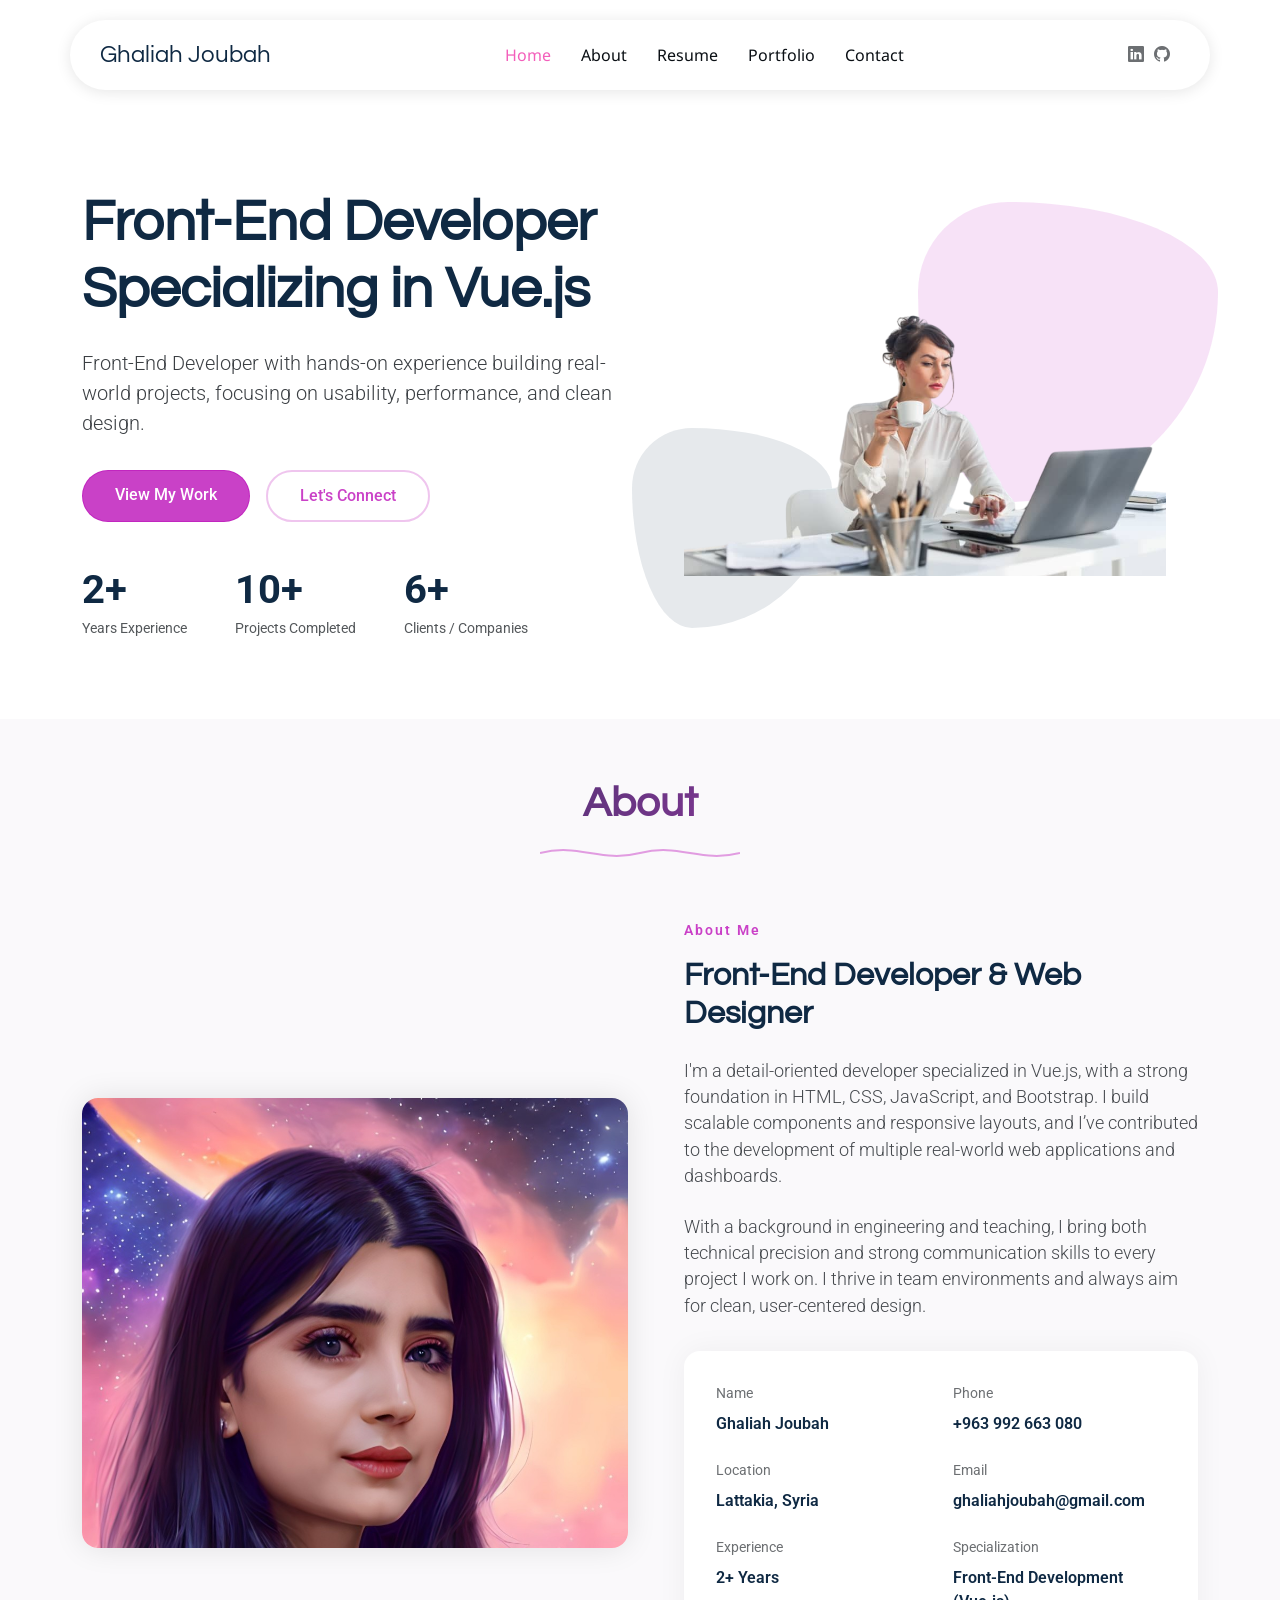
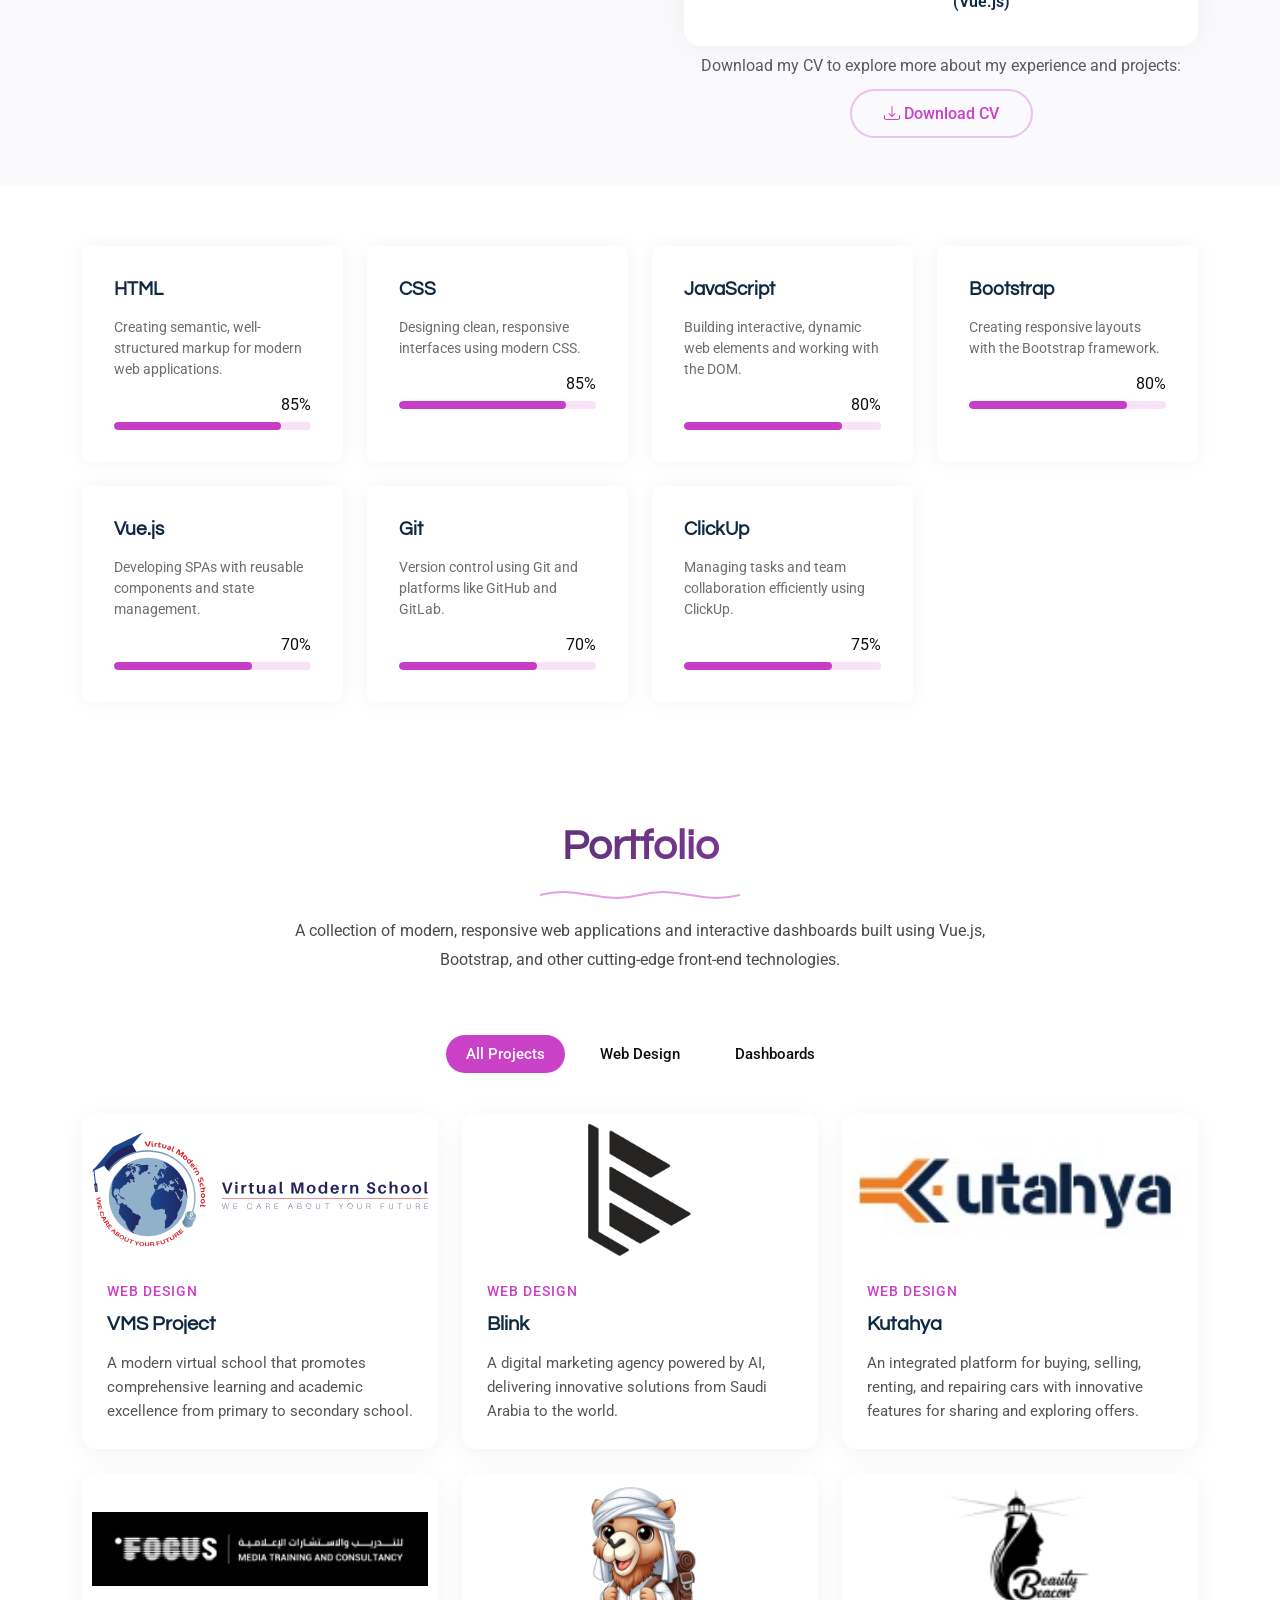
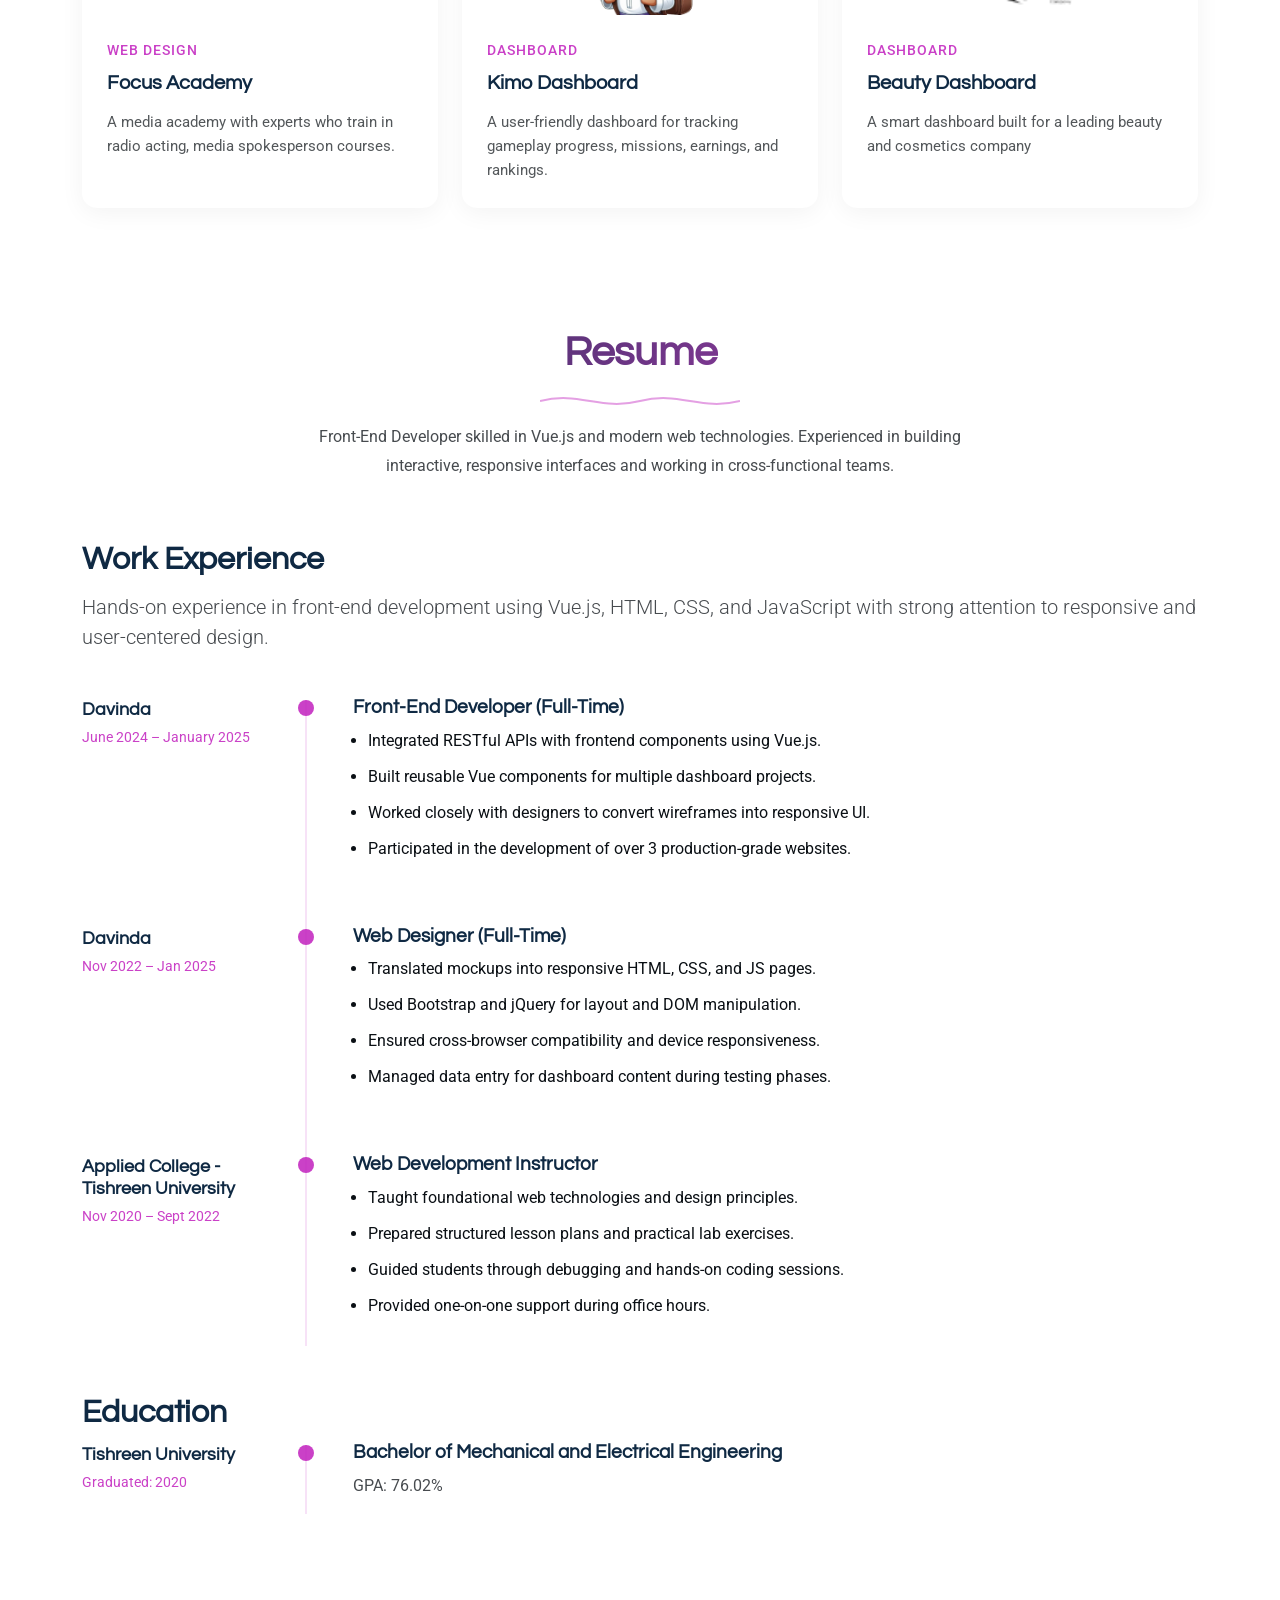
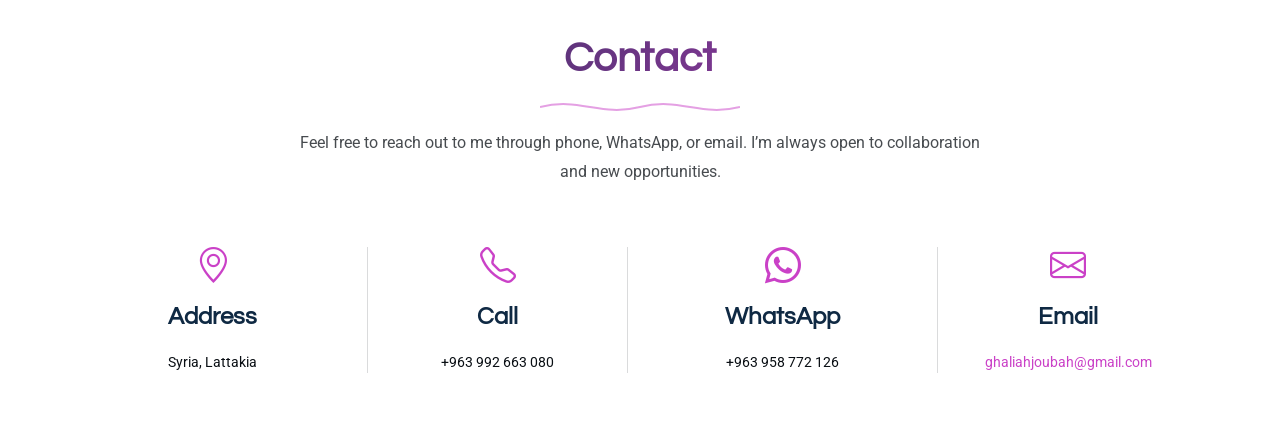
==== commit bfe67529: "Add Focus Project" ====
--- a/index.html
+++ b/index.html
@@ -1,511 +1,863 @@
 <!DOCTYPE html>
 <html lang="en">
-
-<head>
-    <meta charset="utf-8">
-    <meta content="width=device-width, initial-scale=1.0" name="viewport">
+  <head>
+    <meta charset="utf-8" />
+    <meta content="width=device-width, initial-scale=1.0" name="viewport" />
     <title>My Portfolio</title>
-    <meta name="description" content="">
-    <meta name="keywords" content="">
+    <meta name="description" content="" />
+    <meta name="keywords" content="" />
 
     <!-- Fonts -->
-    <link href="https://fonts.googleapis.com" rel="preconnect">
-    <link href="https://fonts.gstatic.com" rel="preconnect" crossorigin>
-    <link href="https://fonts.googleapis.com/css2?family=Roboto:ital,wght@0,100;0,300;0,400;0,500;0,700;0,900;1,100;1,300;1,400;1,500;1,700;1,900&family=Noto+Sans:ital,wght@0,100;0,200;0,300;0,400;0,500;0,600;0,700;0,800;0,900;1,100;1,200;1,300;1,400;1,500;1,600;1,700;1,800;1,900&family=Questrial:wght@400&display=swap" rel="stylesheet">
+    <link href="https://fonts.googleapis.com" rel="preconnect" />
+    <link href="https://fonts.gstatic.com" rel="preconnect" crossorigin />
+    <link
+      href="https://fonts.googleapis.com/css2?family=Roboto:ital,wght@0,100;0,300;0,400;0,500;0,700;0,900;1,100;1,300;1,400;1,500;1,700;1,900&family=Noto+Sans:ital,wght@0,100;0,200;0,300;0,400;0,500;0,600;0,700;0,800;0,900;1,100;1,200;1,300;1,400;1,500;1,600;1,700;1,800;1,900&family=Questrial:wght@400&display=swap"
+      rel="stylesheet"
+    />
 
     <!-- Vendor CSS Files -->
-    <link href="assets/vendor/bootstrap/css/bootstrap.min.css" rel="stylesheet">
-    <link href="assets/vendor/bootstrap-icons/bootstrap-icons.css" rel="stylesheet">
-    <link href="assets/vendor/aos/aos.css" rel="stylesheet">
-    <link href="assets/vendor/glightbox/css/glightbox.min.css" rel="stylesheet">
-    <link href="assets/vendor/swiper/swiper-bundle.min.css" rel="stylesheet">
+    <link
+      href="assets/vendor/bootstrap/css/bootstrap.min.css"
+      rel="stylesheet"
+    />
+    <link
+      href="assets/vendor/bootstrap-icons/bootstrap-icons.css"
+      rel="stylesheet"
+    />
+    <link href="assets/vendor/aos/aos.css" rel="stylesheet" />
+    <link
+      href="assets/vendor/glightbox/css/glightbox.min.css"
+      rel="stylesheet"
+    />
+    <link href="assets/vendor/swiper/swiper-bundle.min.css" rel="stylesheet" />
 
     <!-- Main CSS File -->
-    <link href="assets/css/main.css" rel="stylesheet">
-</head>
-
-<body class="index-page">
+    <link href="assets/css/main.css" rel="stylesheet" />
+  </head>
+
+  <body class="index-page">
     <header id="header" class="header d-flex align-items-center sticky-top">
-        <div class="header-container container-fluid container-xl position-relative d-flex align-items-center justify-content-between">
-
-        <a href="index.html" class="logo d-flex align-items-center me-auto me-xl-0">
-            <h1 class="sitename">Ghaliah Joubah</h1>
+      <div
+        class="header-container container-fluid container-xl position-relative d-flex align-items-center justify-content-between"
+      >
+        <a
+          href="index.html"
+          class="logo d-flex align-items-center me-auto me-xl-0"
+        >
+          <h1 class="sitename">Ghaliah Joubah</h1>
         </a>
 
         <nav id="navmenu" class="navmenu">
-            <ul>
+          <ul>
             <li><a href="#hero" class="active">Home</a></li>
             <li><a href="#about">About</a></li>
             <li><a href="#resume">Resume</a></li>
             <li><a href="#portfolio">Portfolio</a></li>
             <li><a href="#contact">Contact</a></li>
-            </ul>
-            <i class="mobile-nav-toggle d-xl-none bi bi-list"></i>
+          </ul>
+          <i class="mobile-nav-toggle d-xl-none bi bi-list"></i>
         </nav>
 
         <div class="header-social-links">
-            <a href="https://linkedin.com/in/ghaliah-joubah-bb828525b" target="_blank" class="linkedin"><i class="bi bi-linkedin"></i></a>
-            <a href="https://github.com/ghaliah-joubah" target="_blank"><i class="bi bi-github"></i></a>
-        </div>
-
-        </div>
+          <a
+            href="https://linkedin.com/in/ghaliah-joubah-bb828525b"
+            target="_blank"
+            class="linkedin"
+            ><i class="bi bi-linkedin"></i
+          ></a>
+          <a href="https://github.com/ghaliah-joubah" target="_blank"
+            ><i class="bi bi-github"></i
+          ></a>
+        </div>
+      </div>
     </header>
     <main class="main">
-        <!-- Hero Section -->
-        <section id="hero" class="hero section">
-            <div class="container" data-aos="fade-up" data-aos-delay="100">
-                <div class="row align-items-center content">
-                    <div class="col-lg-6" data-aos="fade-up" data-aos-delay="200">
-                        <h2>Front-End Developer Specializing in Vue.js</h2>
-                        <p class="lead">Front-End Developer with hands-on experience building real-world projects, focusing on usability, performance, and clean design.</p>            
-                        <div class="cta-buttons" data-aos="fade-up" data-aos-delay="300">
-                            <a href="#portfolio" class="btn btn-primary">View My Work</a>
-                            <a href="#contact" class="btn btn-outline">Let's Connect</a>
-                        </div>
-                        <div class="hero-stats" data-aos="fade-up" data-aos-delay="400">
-                            <div class="stat-item">
-                                <span class="stat-number">2+</span>
-                                <span class="stat-label">Years Experience</span>
-                            </div>
-                            <div class="stat-item">
-                                <span class="stat-number">10+</span>
-                                <span class="stat-label">Projects Completed</span>
-                            </div>
-                            <div class="stat-item">
-                                <span class="stat-number">6+</span>
-                                <span class="stat-label">Clients / Companies</span>
-                            </div>
-                        </div>
-                    </div>
-                    <div class="col-lg-6">
-                        <div class="hero-image">
-                        <img src="assets/img/profile/hero-img.png" alt="Portfolio Hero Image" class="img-fluid" data-aos="zoom-out" data-aos-delay="300">
-                        <div class="shape-1"></div>
-                        <div class="shape-2"></div>
-                        </div>
-                    </div>
-                </div>
-            </div>
-        </section>
-        <!-- About Section -->
-        <section id="about" class="about section light-background">
-            <div class="container section-title" data-aos="fade-up">
-                <h2>About</h2>
-                <div class="title-shape">
-                    <svg viewBox="0 0 200 20" xmlns="http://www.w3.org/2000/svg">
-                        <path d="M 0,10 C 40,0 60,20 100,10 C 140,0 160,20 200,10" fill="none" stroke="currentColor" stroke-width="2"></path>
-                    </svg>
-                </div>
-                <!-- <p>A passionate Front-End Developer with practical experience in building responsive web applications and interactive dashboards using Vue.js and modern front-end technologies.</p> -->
-            </div>    
-            <div class="container" data-aos="fade-up" data-aos-delay="100">
-                <div class="row align-items-center">
-                    <div class="col-lg-6 position-relative" data-aos="fade-right" data-aos-delay="200">
-                        <div class="about-image">
-                            <img src="assets/img/profile/my-picture.jpg" alt="Profile Image" class="img-fluid rounded-4">
-                        </div>
-                    </div>
-                    <div class="col-lg-6" data-aos="fade-left" data-aos-delay="300">
-                        <div class="about-content">
-                            <span class="subtitle">About Me</span>
-                            <h2>Front-End Developer & Web Designer</h2>
-                            <p class="lead mb-4">I'm a detail-oriented developer specialized in Vue.js, with a strong foundation in HTML, CSS, JavaScript, and Bootstrap. I build scalable components and responsive layouts, and I’ve contributed to the development of multiple real-world web applications and dashboards.</p>
-                            <p class="lead mb-4">With a background in engineering and teaching, I bring both technical precision and strong communication skills to every project I work on. I thrive in team environments and always aim for clean, user-centered design.</p>
-        
-                            <div class="personal-info">
-                                <div class="row g-4">
-                                    <div class="col-6">
-                                        <div class="info-item">
-                                            <span class="label">Name</span>
-                                            <span class="value">Ghaliah Joubah</span>
-                                        </div>
-                                    </div>
-                                    <div class="col-6">
-                                        <div class="info-item">
-                                            <span class="label">Phone</span>
-                                            <span class="value">+963 992 663 080</span>
-                                        </div>
-                                    </div>
-                                    <div class="col-6">
-                                        <div class="info-item">
-                                            <span class="label">Location</span>
-                                            <span class="value">Lattakia, Syria</span>
-                                        </div>
-                                    </div>
-                                    <div class="col-6">
-                                        <div class="info-item">
-                                            <span class="label">Email</span>
-                                            <span class="value email">ghaliahjoubah@gmail.com</span>
-                                        </div>
-                                    </div>
-                                    <div class="col-6">
-                                        <div class="info-item">
-                                            <span class="label">Experience</span>
-                                            <span class="value">2+ Years</span>
-                                        </div>
-                                    </div>
-                                    <div class="col-6">
-                                        <div class="info-item">
-                                            <span class="label">Specialization</span>
-                                            <span class="value">Front-End Development (Vue.js)</span>
-                                        </div>
-                                    </div>
-                                </div>
-                            </div>
-                            <p class="text-muted text-center mt-2">Download my CV to explore more about my experience and projects:</p>
-                            <div class="text-center mt-4">
-                                <a href="assets/cv/Ghaliah Joubah.pdf" class="btn-download" download>
-                                    <i class="bi bi-download"></i> Download CV
-                                </a>
-                            </div>
-                        </div>
-                    </div>
-                </div>
-            </div>
-        </section>
-          
-        <!-- Skills Section -->
-        <section id="skills" class="skills section">
-            <div class="container" data-aos="fade-up" data-aos-delay="100">
-                <div class="row g-4 skills-animation">
-                    <!-- HTML -->
-                    <div class="col-12 col-lg-3 col-md-6 d-flex align-items-stretch" data-aos="fade-up" data-aos-delay="100">
-                        <div class="skill-box">
-                        <h3>HTML</h3>
-                        <p>Creating semantic, well-structured markup for modern web applications.</p>
-                        <span class="text-end d-block">85%</span>
-                        <div class="progress">
-                            <div class="progress-bar" role="progressbar" style="width: 85%;"></div>
-                        </div>
-                        </div>
-                    </div>
-                    <!-- CSS -->
-                    <div class="col-12 col-lg-3 col-md-6 d-flex align-items-stretch" data-aos="fade-up" data-aos-delay="200">
-                        <div class="skill-box">
-                        <h3>CSS</h3>
-                        <p>Designing clean, responsive interfaces using modern CSS.</p>
-                        <span class="text-end d-block">85%</span>
-                        <div class="progress">
-                            <div class="progress-bar" role="progressbar" style="width: 85%;"></div>
-                        </div>
-                        </div>
-                    </div>
-                    <!-- JavaScript -->
-                    <div class="col-12 col-lg-3 col-md-6 d-flex align-items-stretch" data-aos="fade-up" data-aos-delay="300">
-                        <div class="skill-box">
-                        <h3>JavaScript</h3>
-                        <p>Building interactive, dynamic web elements and working with the DOM.</p>
-                        <span class="text-end d-block">80%</span>
-                        <div class="progress">
-                            <div class="progress-bar" role="progressbar" style="width: 80%;"></div>
-                        </div>
-                        </div>
-                    </div>
-                    <!-- Bootstrap -->
-                    <div class="col-12 col-lg-3 col-md-6 d-flex align-items-stretch" data-aos="fade-up" data-aos-delay="400">
-                        <div class="skill-box">
-                        <h3>Bootstrap</h3>
-                        <p>Creating responsive layouts with the Bootstrap framework.</p>
-                        <span class="text-end d-block">80%</span>
-                        <div class="progress">
-                            <div class="progress-bar" role="progressbar" style="width: 80%;"></div>
-                        </div>
-                        </div>
-                    </div>
-                    <!-- Vue.js -->
-                    <div class="col-12 col-lg-3 col-md-6 d-flex align-items-stretch" data-aos="fade-up" data-aos-delay="500">
-                        <div class="skill-box">
-                        <h3>Vue.js</h3>
-                        <p>Developing SPAs with reusable components and state management.</p>
-                        <span class="text-end d-block">70%</span>
-                        <div class="progress">
-                            <div class="progress-bar" role="progressbar" style="width: 70%;"></div>
-                        </div>
-                        </div>
-                    </div>
-                    <!-- Git -->
-                    <div class="col-12 col-lg-3 col-md-6 d-flex align-items-stretch" data-aos="fade-up" data-aos-delay="600">
-                        <div class="skill-box">
-                        <h3>Git</h3>
-                        <p>Version control using Git and platforms like GitHub and GitLab.</p>
-                        <span class="text-end d-block">70%</span>
-                        <div class="progress">
-                            <div class="progress-bar" role="progressbar" style="width: 70%;"></div>
-                        </div>
-                        </div>
-                    </div>
-                    <!-- ClickUp -->
-                    <div class="col-12 col-lg-3 col-md-6 d-flex align-items-stretch" data-aos="fade-up" data-aos-delay="700">
-                        <div class="skill-box">
-                        <h3>ClickUp</h3>
-                        <p>Managing tasks and team collaboration efficiently using ClickUp.</p>
-                        <span class="text-end d-block">75%</span>
-                        <div class="progress">
-                            <div class="progress-bar" role="progressbar" style="width: 75%;"></div>
-                        </div>
-                        </div>
-                    </div>
-                </div>
-            </div>
-        </section>
-        <!-- Portfolio Section -->
-        <section id="portfolio" class="portfolio section">
-            <div class="container section-title" data-aos="fade-up">
-                <h2>Portfolio</h2>
-                <div class="title-shape">
-                  <svg viewBox="0 0 200 20" xmlns="http://www.w3.org/2000/svg">
-                    <path d="M 0,10 C 40,0 60,20 100,10 C 140,0 160,20 200,10" fill="none" stroke="currentColor" stroke-width="2"></path>
-                  </svg>
-                </div>
-                <p>A collection of modern, responsive web applications and interactive dashboards built using Vue.js, Bootstrap, and other cutting-edge front-end technologies.</p>
-            </div>
-            <div class="container" data-aos="fade-up" data-aos-delay="100">
-                <div class="isotope-layout" data-default-filter="*" data-layout="masonry" data-sort="original-order">
-                    <div class="portfolio-filters-container" data-aos="fade-up" data-aos-delay="200">
-                        <ul class="portfolio-filters isotope-filters">
-                            <li data-filter="*" class="filter-active">All Projects</li>
-                            <li data-filter=".filter-web">Web Design</li>
-                            <li data-filter=".filter-dashboards">Dashboards</li>
+      <!-- Hero Section -->
+      <section id="hero" class="hero section">
+        <div class="container" data-aos="fade-up" data-aos-delay="100">
+          <div class="row align-items-center content">
+            <div class="col-lg-6" data-aos="fade-up" data-aos-delay="200">
+              <h2>Front-End Developer Specializing in Vue.js</h2>
+              <p class="lead">
+                Front-End Developer with hands-on experience building real-world
+                projects, focusing on usability, performance, and clean design.
+              </p>
+              <div class="cta-buttons" data-aos="fade-up" data-aos-delay="300">
+                <a href="#portfolio" class="btn btn-primary">View My Work</a>
+                <a href="#contact" class="btn btn-outline">Let's Connect</a>
+              </div>
+              <div class="hero-stats" data-aos="fade-up" data-aos-delay="400">
+                <div class="stat-item">
+                  <span class="stat-number">2+</span>
+                  <span class="stat-label">Years Experience</span>
+                </div>
+                <div class="stat-item">
+                  <span class="stat-number">10+</span>
+                  <span class="stat-label">Projects Completed</span>
+                </div>
+                <div class="stat-item">
+                  <span class="stat-number">6+</span>
+                  <span class="stat-label">Clients / Companies</span>
+                </div>
+              </div>
+            </div>
+            <div class="col-lg-6">
+              <div class="hero-image">
+                <img
+                  src="assets/img/profile/hero-img.png"
+                  alt="Portfolio Hero Image"
+                  class="img-fluid"
+                  data-aos="zoom-out"
+                  data-aos-delay="300"
+                />
+                <div class="shape-1"></div>
+                <div class="shape-2"></div>
+              </div>
+            </div>
+          </div>
+        </div>
+      </section>
+      <!-- About Section -->
+      <section id="about" class="about section light-background">
+        <div class="container section-title" data-aos="fade-up">
+          <h2>About</h2>
+          <div class="title-shape">
+            <svg viewBox="0 0 200 20" xmlns="http://www.w3.org/2000/svg">
+              <path
+                d="M 0,10 C 40,0 60,20 100,10 C 140,0 160,20 200,10"
+                fill="none"
+                stroke="currentColor"
+                stroke-width="2"
+              ></path>
+            </svg>
+          </div>
+          <!-- <p>A passionate Front-End Developer with practical experience in building responsive web applications and interactive dashboards using Vue.js and modern front-end technologies.</p> -->
+        </div>
+        <div class="container" data-aos="fade-up" data-aos-delay="100">
+          <div class="row align-items-center">
+            <div
+              class="col-lg-6 position-relative"
+              data-aos="fade-right"
+              data-aos-delay="200"
+            >
+              <div class="about-image">
+                <img
+                  src="assets/img/profile/my-picture.jpg"
+                  alt="Profile Image"
+                  class="img-fluid rounded-4"
+                />
+              </div>
+            </div>
+            <div class="col-lg-6" data-aos="fade-left" data-aos-delay="300">
+              <div class="about-content">
+                <span class="subtitle">About Me</span>
+                <h2>Front-End Developer & Web Designer</h2>
+                <p class="lead mb-4">
+                  I'm a detail-oriented developer specialized in Vue.js, with a
+                  strong foundation in HTML, CSS, JavaScript, and Bootstrap. I
+                  build scalable components and responsive layouts, and I’ve
+                  contributed to the development of multiple real-world web
+                  applications and dashboards.
+                </p>
+                <p class="lead mb-4">
+                  With a background in engineering and teaching, I bring both
+                  technical precision and strong communication skills to every
+                  project I work on. I thrive in team environments and always
+                  aim for clean, user-centered design.
+                </p>
+
+                <div class="personal-info">
+                  <div class="row g-4">
+                    <div class="col-6">
+                      <div class="info-item">
+                        <span class="label">Name</span>
+                        <span class="value">Ghaliah Joubah</span>
+                      </div>
+                    </div>
+                    <div class="col-6">
+                      <div class="info-item">
+                        <span class="label">Phone</span>
+                        <span class="value">+963 992 663 080</span>
+                      </div>
+                    </div>
+                    <div class="col-6">
+                      <div class="info-item">
+                        <span class="label">Location</span>
+                        <span class="value">Lattakia, Syria</span>
+                      </div>
+                    </div>
+                    <div class="col-6">
+                      <div class="info-item">
+                        <span class="label">Email</span>
+                        <span class="value email">ghaliahjoubah@gmail.com</span>
+                      </div>
+                    </div>
+                    <div class="col-6">
+                      <div class="info-item">
+                        <span class="label">Experience</span>
+                        <span class="value">2+ Years</span>
+                      </div>
+                    </div>
+                    <div class="col-6">
+                      <div class="info-item">
+                        <span class="label">Specialization</span>
+                        <span class="value"
+                          >Front-End Development (Vue.js)</span
+                        >
+                      </div>
+                    </div>
+                  </div>
+                </div>
+                <p class="text-muted text-center mt-2">
+                  Download my CV to explore more about my experience and
+                  projects:
+                </p>
+                <div class="text-center mt-4">
+                  <a
+                    href="assets/cv/Ghaliah_Joubah.pdf"
+                    class="btn-download"
+                    download
+                  >
+                    <i class="bi bi-download"></i> Download CV
+                  </a>
+                </div>
+              </div>
+            </div>
+          </div>
+        </div>
+      </section>
+
+      <!-- Skills Section -->
+      <section id="skills" class="skills section">
+        <div class="container" data-aos="fade-up" data-aos-delay="100">
+          <div class="row g-4 skills-animation">
+            <!-- HTML -->
+            <div
+              class="col-12 col-lg-3 col-md-6 d-flex align-items-stretch"
+              data-aos="fade-up"
+              data-aos-delay="100"
+            >
+              <div class="skill-box">
+                <h3>HTML</h3>
+                <p>
+                  Creating semantic, well-structured markup for modern web
+                  applications.
+                </p>
+                <span class="text-end d-block">85%</span>
+                <div class="progress">
+                  <div
+                    class="progress-bar"
+                    role="progressbar"
+                    style="width: 85%"
+                  ></div>
+                </div>
+              </div>
+            </div>
+            <!-- CSS -->
+            <div
+              class="col-12 col-lg-3 col-md-6 d-flex align-items-stretch"
+              data-aos="fade-up"
+              data-aos-delay="200"
+            >
+              <div class="skill-box">
+                <h3>CSS</h3>
+                <p>Designing clean, responsive interfaces using modern CSS.</p>
+                <span class="text-end d-block">85%</span>
+                <div class="progress">
+                  <div
+                    class="progress-bar"
+                    role="progressbar"
+                    style="width: 85%"
+                  ></div>
+                </div>
+              </div>
+            </div>
+            <!-- JavaScript -->
+            <div
+              class="col-12 col-lg-3 col-md-6 d-flex align-items-stretch"
+              data-aos="fade-up"
+              data-aos-delay="300"
+            >
+              <div class="skill-box">
+                <h3>JavaScript</h3>
+                <p>
+                  Building interactive, dynamic web elements and working with
+                  the DOM.
+                </p>
+                <span class="text-end d-block">80%</span>
+                <div class="progress">
+                  <div
+                    class="progress-bar"
+                    role="progressbar"
+                    style="width: 80%"
+                  ></div>
+                </div>
+              </div>
+            </div>
+            <!-- Bootstrap -->
+            <div
+              class="col-12 col-lg-3 col-md-6 d-flex align-items-stretch"
+              data-aos="fade-up"
+              data-aos-delay="400"
+            >
+              <div class="skill-box">
+                <h3>Bootstrap</h3>
+                <p>Creating responsive layouts with the Bootstrap framework.</p>
+                <span class="text-end d-block">80%</span>
+                <div class="progress">
+                  <div
+                    class="progress-bar"
+                    role="progressbar"
+                    style="width: 80%"
+                  ></div>
+                </div>
+              </div>
+            </div>
+            <!-- Vue.js -->
+            <div
+              class="col-12 col-lg-3 col-md-6 d-flex align-items-stretch"
+              data-aos="fade-up"
+              data-aos-delay="500"
+            >
+              <div class="skill-box">
+                <h3>Vue.js</h3>
+                <p>
+                  Developing SPAs with reusable components and state management.
+                </p>
+                <span class="text-end d-block">70%</span>
+                <div class="progress">
+                  <div
+                    class="progress-bar"
+                    role="progressbar"
+                    style="width: 70%"
+                  ></div>
+                </div>
+              </div>
+            </div>
+            <!-- Git -->
+            <div
+              class="col-12 col-lg-3 col-md-6 d-flex align-items-stretch"
+              data-aos="fade-up"
+              data-aos-delay="600"
+            >
+              <div class="skill-box">
+                <h3>Git</h3>
+                <p>
+                  Version control using Git and platforms like GitHub and
+                  GitLab.
+                </p>
+                <span class="text-end d-block">70%</span>
+                <div class="progress">
+                  <div
+                    class="progress-bar"
+                    role="progressbar"
+                    style="width: 70%"
+                  ></div>
+                </div>
+              </div>
+            </div>
+            <!-- ClickUp -->
+            <div
+              class="col-12 col-lg-3 col-md-6 d-flex align-items-stretch"
+              data-aos="fade-up"
+              data-aos-delay="700"
+            >
+              <div class="skill-box">
+                <h3>ClickUp</h3>
+                <p>
+                  Managing tasks and team collaboration efficiently using
+                  ClickUp.
+                </p>
+                <span class="text-end d-block">75%</span>
+                <div class="progress">
+                  <div
+                    class="progress-bar"
+                    role="progressbar"
+                    style="width: 75%"
+                  ></div>
+                </div>
+              </div>
+            </div>
+          </div>
+        </div>
+      </section>
+      <!-- Portfolio Section -->
+      <section id="portfolio" class="portfolio section">
+        <div class="container section-title" data-aos="fade-up">
+          <h2>Portfolio</h2>
+          <div class="title-shape">
+            <svg viewBox="0 0 200 20" xmlns="http://www.w3.org/2000/svg">
+              <path
+                d="M 0,10 C 40,0 60,20 100,10 C 140,0 160,20 200,10"
+                fill="none"
+                stroke="currentColor"
+                stroke-width="2"
+              ></path>
+            </svg>
+          </div>
+          <p>
+            A collection of modern, responsive web applications and interactive
+            dashboards built using Vue.js, Bootstrap, and other cutting-edge
+            front-end technologies.
+          </p>
+        </div>
+        <div class="container" data-aos="fade-up" data-aos-delay="100">
+          <div
+            class="isotope-layout"
+            data-default-filter="*"
+            data-layout="masonry"
+            data-sort="original-order"
+          >
+            <div
+              class="portfolio-filters-container"
+              data-aos="fade-up"
+              data-aos-delay="200"
+            >
+              <ul class="portfolio-filters isotope-filters">
+                <li data-filter="*" class="filter-active">All Projects</li>
+                <li data-filter=".filter-web">Web Design</li>
+                <li data-filter=".filter-dashboards">Dashboards</li>
+              </ul>
+            </div>
+            <div
+              class="row g-4 isotope-container"
+              data-aos="fade-up"
+              data-aos-delay="300"
+            >
+              <!-- VMS Project -->
+              <div
+                class="col-lg-4 col-md-6 portfolio-item isotope-item filter-web"
+              >
+                <div class="portfolio-card">
+                  <div class="portfolio-image">
+                    <img
+                      src="assets/img/portfolio/vms-logo.svg"
+                      class="img-fluid"
+                      alt="VMS Project"
+                      loading="lazy"
+                    />
+                    <div class="portfolio-overlay">
+                      <div class="portfolio-actions">
+                        <a href="vms-details.html" class="details-link"
+                          ><i class="bi bi-arrow-right"></i
+                        ></a>
+                      </div>
+                    </div>
+                  </div>
+                  <div class="portfolio-content">
+                    <span class="category">Web Design</span>
+                    <h3>VMS Project</h3>
+                    <p>
+                      A modern virtual school that promotes comprehensive
+                      learning and academic excellence from primary to secondary
+                      school.
+                    </p>
+                  </div>
+                </div>
+              </div>
+
+              <!-- blink Project -->
+              <div
+                class="col-lg-4 col-md-6 portfolio-item isotope-item filter-web"
+              >
+                <div class="portfolio-card">
+                  <div class="portfolio-image">
+                    <img
+                      src="assets/img/portfolio/blink.ico"
+                      class="img-fluid"
+                      alt="Kutahya Project"
+                      loading="lazy"
+                    />
+                    <div class="portfolio-overlay">
+                      <div class="portfolio-actions">
+                        <a href="blink-details.html" class="details-link"
+                          ><i class="bi bi-arrow-right"></i
+                        ></a>
+                      </div>
+                    </div>
+                  </div>
+                  <div class="portfolio-content">
+                    <span class="category">Web Design</span>
+                    <h3>Blink</h3>
+                    <p>
+                      A digital marketing agency powered by AI, delivering
+                      innovative solutions from Saudi Arabia to the world.
+                    </p>
+                  </div>
+                </div>
+              </div>
+
+              <!-- kutahya Project -->
+              <div
+                class="col-lg-4 col-md-6 portfolio-item isotope-item filter-web"
+              >
+                <div class="portfolio-card">
+                  <div class="portfolio-image">
+                    <img
+                      src="assets/img/portfolio/kutahya-logo.jpg"
+                      class="img-fluid"
+                      alt="LENSGO Project"
+                      loading="lazy"
+                    />
+                    <div class="portfolio-overlay">
+                      <div class="portfolio-actions">
+                        <a href="kutahya-details.html" class="details-link"
+                          ><i class="bi bi-arrow-right"></i
+                        ></a>
+                      </div>
+                    </div>
+                  </div>
+                  <div class="portfolio-content">
+                    <span class="category">Web Design</span>
+                    <h3>Kutahya</h3>
+                    <p>
+                      An integrated platform for buying, selling, renting, and
+                      repairing cars with innovative features for sharing and
+                      exploring offers.
+                    </p>
+                  </div>
+                </div>
+              </div>
+              <!-- Focus Project -->
+              <div
+                class="col-lg-4 col-md-6 portfolio-item isotope-item filter-web"
+              >
+                <div class="portfolio-card">
+                  <div class="portfolio-image">
+                    <img
+                      src="assets/img/portfolio/focus-logo.jpg"
+                      class="img-fluid"
+                      alt="Focus Project"
+                      loading="lazy"
+                    />
+                    <div class="portfolio-overlay">
+                      <div class="portfolio-actions">
+                        <a href="focus-details.html" class="details-link"
+                          ><i class="bi bi-arrow-right"></i
+                        ></a>
+                      </div>
+                    </div>
+                  </div>
+                  <div class="portfolio-content">
+                    <span class="category">Web Design</span>
+                    <h3>Focus Academy</h3>
+                    <p>
+                      A media academy with experts who train in radio acting,
+                      media spokesperson courses.
+                    </p>
+                  </div>
+                </div>
+              </div>
+              <!-- Kimo Dashboard  -->
+              <div
+                class="col-lg-4 col-md-6 portfolio-item isotope-item filter-dashboards"
+              >
+                <div class="portfolio-card">
+                  <div class="portfolio-image">
+                    <img
+                      src="assets/img/portfolio/kimo-logo.png"
+                      class="img-fluid"
+                      alt="Dashboard 1"
+                      loading="lazy"
+                    />
+                    <div class="portfolio-overlay">
+                      <div class="portfolio-actions">
+                        <a href="kimo-details.html" class="details-link"
+                          ><i class="bi bi-arrow-right"></i
+                        ></a>
+                      </div>
+                    </div>
+                  </div>
+                  <div class="portfolio-content">
+                    <span class="category">Dashboard</span>
+                    <h3>Kimo Dashboard</h3>
+                    <p>
+                      A user-friendly dashboard for tracking gameplay progress,
+                      missions, earnings, and rankings.
+                    </p>
+                  </div>
+                </div>
+              </div>
+
+              <!-- Beauty Dashboard  -->
+              <div
+                class="col-lg-4 col-md-6 portfolio-item isotope-item filter-dashboards"
+              >
+                <div class="portfolio-card">
+                  <div class="portfolio-image">
+                    <img
+                      src="assets/img/portfolio/beauty.png"
+                      class="img-fluid"
+                      alt="Dashboard 2"
+                      loading="lazy"
+                    />
+                    <div class="portfolio-overlay">
+                      <div class="portfolio-actions">
+                        <a href="beauty-details.html" class="details-link"
+                          ><i class="bi bi-arrow-right"></i
+                        ></a>
+                      </div>
+                    </div>
+                  </div>
+                  <div class="portfolio-content">
+                    <span class="category">Dashboard</span>
+                    <h3>Beauty Dashboard</h3>
+                    <p>
+                      A smart dashboard built for a leading beauty and cosmetics
+                      company
+                    </p>
+                  </div>
+                </div>
+              </div>
+            </div>
+          </div>
+        </div>
+      </section>
+
+      <!-- Resume Section -->
+      <section id="resume" class="resume section">
+        <div class="container section-title" data-aos="fade-up">
+          <h2>Resume</h2>
+          <div class="title-shape">
+            <svg viewBox="0 0 200 20" xmlns="http://www.w3.org/2000/svg">
+              <path
+                d="M 0,10 C 40,0 60,20 100,10 C 140,0 160,20 200,10"
+                fill="none"
+                stroke="currentColor"
+                stroke-width="2"
+              ></path>
+            </svg>
+          </div>
+          <p>
+            Front-End Developer skilled in Vue.js and modern web technologies.
+            Experienced in building interactive, responsive interfaces and
+            working in cross-functional teams.
+          </p>
+        </div>
+        <div class="container" data-aos="fade-up" data-aos-delay="100">
+          <div class="row">
+            <div class="col-12">
+              <div class="resume-wrapper">
+                <div class="resume-block" data-aos="fade-up">
+                  <h2>Work Experience</h2>
+                  <p class="lead">
+                    Hands-on experience in front-end development using Vue.js,
+                    HTML, CSS, and JavaScript with strong attention to
+                    responsive and user-centered design.
+                  </p>
+                  <div class="timeline">
+                    <div
+                      class="timeline-item"
+                      data-aos="fade-up"
+                      data-aos-delay="200"
+                    >
+                      <div class="timeline-left">
+                        <h4 class="company">Davinda</h4>
+                        <span class="period">June 2024 – January 2025</span>
+                      </div>
+                      <div class="timeline-dot"></div>
+                      <div class="timeline-right">
+                        <h3 class="position">
+                          Front-End Developer (Full-Time)
+                        </h3>
+                        <ul>
+                          <li>
+                            Integrated RESTful APIs with frontend components
+                            using Vue.js.
+                          </li>
+                          <li>
+                            Built reusable Vue components for multiple dashboard
+                            projects.
+                          </li>
+                          <li>
+                            Worked closely with designers to convert wireframes
+                            into responsive UI.
+                          </li>
+                          <li>
+                            Participated in the development of over 3
+                            production-grade websites.
+                          </li>
                         </ul>
-                    </div>                    
-                    <div class="row g-4 isotope-container" data-aos="fade-up" data-aos-delay="300">
-                        <!-- VMS Project -->
-                        <div class="col-lg-4 col-md-6 portfolio-item isotope-item filter-web">
-                            <div class="portfolio-card">
-                                <div class="portfolio-image">
-                                    <img src="assets/img/portfolio/vms-logo.svg" class="img-fluid" alt="VMS Project" loading="lazy">
-                                    <div class="portfolio-overlay">
-                                    <div class="portfolio-actions">
-                                        <a href="vms-details.html" class="details-link"><i class="bi bi-arrow-right"></i></a>
-                                    </div>
-                                    </div>
-                                </div>
-                                <div class="portfolio-content">
-                                    <span class="category">Web Design</span>
-                                    <h3>VMS Project</h3>
-                                    <p>A modern virtual school that promotes comprehensive learning and academic excellence from primary to secondary school.</p>
-                                </div>
-                            </div>
-                        </div>
-                        
-                        <!-- blink Project -->
-                        <div class="col-lg-4 col-md-6 portfolio-item isotope-item filter-web">
-                            <div class="portfolio-card">
-                                <div class="portfolio-image">
-                                    <img src="assets/img/portfolio/blink.ico" class="img-fluid" alt="Kutahya Project" loading="lazy">
-                                    <div class="portfolio-overlay">
-                                        <div class="portfolio-actions">
-                                            <a href="blink-details.html" class="details-link"><i class="bi bi-arrow-right"></i></a>
-                                        </div>
-                                    </div>
-                                </div>
-                                <div class="portfolio-content">
-                                    <span class="category">Web Design</span>
-                                    <h3>Blink</h3>
-                                    <p>A digital marketing agency powered by AI, delivering innovative solutions from Saudi Arabia to the world.</p>
-                                </div>
-                            </div>
-                        </div>
-                        
-                        <!-- kutahya Project -->
-                        <div class="col-lg-4 col-md-6 portfolio-item isotope-item filter-web">
-                            <div class="portfolio-card">
-                                <div class="portfolio-image">
-                                    <img src="assets/img/portfolio/kutahya-logo.jpg" class="img-fluid" alt="LENSGO Project" loading="lazy">
-                                    <div class="portfolio-overlay">
-                                    <div class="portfolio-actions">
-                                        <a href="kutahya-details.html" class="details-link"><i class="bi bi-arrow-right"></i></a>
-                                    </div>
-                                    </div>
-                                </div>
-                                <div class="portfolio-content">
-                                    <span class="category">Web Design</span>
-                                    <h3>Kutahya</h3>
-                                    <p>An integrated platform for buying, selling, renting, and repairing cars with innovative features for sharing and exploring offers.</p>
-                                </div>
-                            </div>
-                        </div>
-  
-                        <!-- Kimo Dashboard  -->
-                        <div class="col-lg-4 col-md-6 portfolio-item isotope-item filter-dashboards">
-                            <div class="portfolio-card">
-                            <div class="portfolio-image">
-                                <img src="assets/img/portfolio/kimo-logo.png" class="img-fluid" alt="Dashboard 1" loading="lazy">
-                                <div class="portfolio-overlay">
-                                    <div class="portfolio-actions">
-                                        <a href="kimo-details.html" class="details-link"><i class="bi bi-arrow-right"></i></a>
-                                    </div>
-                                </div>
-                            </div>
-                            <div class="portfolio-content">
-                                <span class="category">Dashboard</span>
-                                <h3>Kimo Dashboard</h3>
-                                <p>A user-friendly dashboard for tracking gameplay progress, missions, earnings, and rankings.</p>
-                            </div>
-                            </div>
-                        </div>
-                        
-                        <!-- Beauty Dashboard  -->
-                        <div class="col-lg-4 col-md-6 portfolio-item isotope-item filter-dashboards">
-                            <div class="portfolio-card">
-                                <div class="portfolio-image">
-                                    <img src="assets/img/portfolio/beauty.png" class="img-fluid" alt="Dashboard 2" loading="lazy">
-                                    <div class="portfolio-overlay">
-                                    <div class="portfolio-actions">
-                                        <a href="beauty-details.html" class="details-link"><i class="bi bi-arrow-right"></i></a>
-                                    </div>
-                                    </div>
-                                </div>
-                                <div class="portfolio-content">
-                                    <span class="category">Dashboard</span>
-                                    <h3>Beauty Dashboard</h3>
-                                    <p>A smart dashboard built for a leading beauty and cosmetics company</p>
-                                </div>
-                            </div>
-                        </div>
-                    </div>
-                </div>
-            </div>
-        </section>
-
-        <!-- Resume Section -->
-        <section id="resume" class="resume section">
-            <div class="container section-title" data-aos="fade-up">
-                <h2>Resume</h2>
-                <div class="title-shape">
-                    <svg viewBox="0 0 200 20" xmlns="http://www.w3.org/2000/svg">
-                    <path d="M 0,10 C 40,0 60,20 100,10 C 140,0 160,20 200,10" fill="none" stroke="currentColor" stroke-width="2"></path>
-                    </svg>
-                </div>
-                <p>Front-End Developer skilled in Vue.js and modern web technologies. Experienced in building interactive, responsive interfaces and working in cross-functional teams.</p>
-            </div>
-            <div class="container" data-aos="fade-up" data-aos-delay="100">
-                <div class="row">
-                    <div class="col-12">
-                        <div class="resume-wrapper">
-                            <div class="resume-block" data-aos="fade-up">
-                                <h2>Work Experience</h2>
-                                <p class="lead">Hands-on experience in front-end development using Vue.js, HTML, CSS, and JavaScript with strong attention to responsive and user-centered design.</p>
-                                <div class="timeline">
-                                    <div class="timeline-item" data-aos="fade-up" data-aos-delay="200">
-                                        <div class="timeline-left">
-                                            <h4 class="company">Davinda</h4>
-                                            <span class="period">June 2024 – January 2025</span>
-                                        </div>
-                                        <div class="timeline-dot"></div>
-                                        <div class="timeline-right">
-                                            <h3 class="position">Front-End Developer (Full-Time)</h3>
-                                            <ul>
-                                            <li>Integrated RESTful APIs with frontend components using Vue.js.</li>
-                                            <li>Built reusable Vue components for multiple dashboard projects.</li>
-                                            <li>Worked closely with designers to convert wireframes into responsive UI.</li>
-                                            <li>Participated in the development of over 3 production-grade websites.</li>
-                                            </ul>
-                                        </div>
-                                    </div>
-                                    <div class="timeline-item" data-aos="fade-up" data-aos-delay="300">
-                                        <div class="timeline-left">
-                                            <h4 class="company">Davinda</h4>
-                                            <span class="period">Nov 2022 – Jan 2025</span>
-                                        </div>
-                                        <div class="timeline-dot"></div>
-                                        <div class="timeline-right">
-                                            <h3 class="position">Web Designer (Full-Time)</h3>
-                                            <ul>
-                                                <li>Translated mockups into responsive HTML, CSS, and JS pages.</li>
-                                                <li>Used Bootstrap and jQuery for layout and DOM manipulation.</li>
-                                                <li>Ensured cross-browser compatibility and device responsiveness.</li>
-                                                <li>Managed data entry for dashboard content during testing phases.</li>
-                                            </ul>
-                                        </div>
-                                    </div>
-                                    <div class="timeline-item" data-aos="fade-up" data-aos-delay="400">
-                                    <div class="timeline-left">
-                                        <h4 class="company">Applied College - Tishreen University</h4>
-                                        <span class="period">Nov 2020 – Sept 2022</span>
-                                    </div>
-                                    <div class="timeline-dot"></div>
-                                    <div class="timeline-right">
-                                        <h3 class="position">Web Development Instructor</h3>
-                                        <ul>
-                                        <li>Taught foundational web technologies and design principles.</li>
-                                        <li>Prepared structured lesson plans and practical lab exercises.</li>
-                                        <li>Guided students through debugging and hands-on coding sessions.</li>
-                                        <li>Provided one-on-one support during office hours.</li>
-                                        </ul>
-                                    </div>
-                                    </div>
-                                </div>
-                            </div>
-                            <div class="resume-block" data-aos="fade-up" data-aos-delay="100">
-                                <h2>Education</h2>
-                                <div class="timeline">
-                                    <div class="timeline-item" data-aos="fade-up" data-aos-delay="200">
-                                    <div class="timeline-left">
-                                        <h4 class="company">Tishreen University</h4>
-                                        <span class="period">Graduated: 2020</span>
-                                    </div>
-                                    <div class="timeline-dot"></div>
-                                    <div class="timeline-right">
-                                        <h3 class="position">Bachelor of Mechanical and Electrical Engineering</h3>
-                                        <p class="description">GPA: 76.02%</p>
-                                    </div>
-                                    </div>
-                                </div>
-                            </div>
-                        </div>
-                    </div>
-                </div>
-            </div>
-        </section>
-        <!-- Contact Section -->
-        <section id="contact" class="contact section">
-            <div class="container section-title" data-aos="fade-up">
-                <h2>Contact</h2>
-                <div class="title-shape">
-                    <svg viewBox="0 0 200 20" xmlns="http://www.w3.org/2000/svg">
-                    <path d="M 0,10 C 40,0 60,20 100,10 C 140,0 160,20 200,10" fill="none" stroke="currentColor" stroke-width="2"></path>
-                    </svg>
-                </div>
-                <p>Feel free to reach out to me through phone, WhatsApp, or email. I’m always open to collaboration and new opportunities.</p>
-            </div>
-            <div class="container" data-aos="fade-up" data-aos-delay="100">
-                <div class="row gy-4" data-aos="fade-up" data-aos-delay="200">
-                    <div class="col-6 col-lg-3 col-md-6">
-                        <div class="info-item d-flex flex-column justify-content-center align-items-center border-responsive">
-                            <i class="bi bi-geo-alt"></i>
-                            <h3>Address</h3>
-                            <p>Syria, Lattakia</p>
-                        </div>
-                    </div>
-                    <div class="col-6 col-lg-3 col-md-6">
-                        <div class="info-item d-flex flex-column justify-content-center align-items-center info-item-borders border-responsive">
-                            <i class="bi bi-telephone"></i>
-                            <h3>Call</h3>
-                            <p>+963 992 663 080</p>
-                        </div>
-                    </div>
-                    <div class="col-6 col-lg-3 col-md-6">
-                        <div class="info-item d-flex flex-column justify-content-center align-items-center border-responsive">
-                            <i class="bi bi-whatsapp"></i>
-                            <h3>WhatsApp</h3>
-                            <p><a href="https://wa.me/963958772126" target="_blank" style="color: inherit;">+963 958 772 126</a></p>
-                        </div>
-                    </div>
-                    <div class="col-6 col-lg-3 col-md-6">
-                        <div class="info-item d-flex flex-column justify-content-center align-items-center info-item-borders border-responsive" style="border-right: none;">
-                            <i class="bi bi-envelope"></i>
-                            <h3>Email</h3>
-                            <p><a href="mailto:ghaliahjoubah@gmail.com">ghaliahjoubah@gmail.com</a></p>
-                        </div>
-                    </div>
-                </div>
-            </div>
-        </section>
-    
+                      </div>
+                    </div>
+                    <div
+                      class="timeline-item"
+                      data-aos="fade-up"
+                      data-aos-delay="300"
+                    >
+                      <div class="timeline-left">
+                        <h4 class="company">Davinda</h4>
+                        <span class="period">Nov 2022 – Jan 2025</span>
+                      </div>
+                      <div class="timeline-dot"></div>
+                      <div class="timeline-right">
+                        <h3 class="position">Web Designer (Full-Time)</h3>
+                        <ul>
+                          <li>
+                            Translated mockups into responsive HTML, CSS, and JS
+                            pages.
+                          </li>
+                          <li>
+                            Used Bootstrap and jQuery for layout and DOM
+                            manipulation.
+                          </li>
+                          <li>
+                            Ensured cross-browser compatibility and device
+                            responsiveness.
+                          </li>
+                          <li>
+                            Managed data entry for dashboard content during
+                            testing phases.
+                          </li>
+                        </ul>
+                      </div>
+                    </div>
+                    <div
+                      class="timeline-item"
+                      data-aos="fade-up"
+                      data-aos-delay="400"
+                    >
+                      <div class="timeline-left">
+                        <h4 class="company">
+                          Applied College - Tishreen University
+                        </h4>
+                        <span class="period">Nov 2020 – Sept 2022</span>
+                      </div>
+                      <div class="timeline-dot"></div>
+                      <div class="timeline-right">
+                        <h3 class="position">Web Development Instructor</h3>
+                        <ul>
+                          <li>
+                            Taught foundational web technologies and design
+                            principles.
+                          </li>
+                          <li>
+                            Prepared structured lesson plans and practical lab
+                            exercises.
+                          </li>
+                          <li>
+                            Guided students through debugging and hands-on
+                            coding sessions.
+                          </li>
+                          <li>
+                            Provided one-on-one support during office hours.
+                          </li>
+                        </ul>
+                      </div>
+                    </div>
+                  </div>
+                </div>
+                <div
+                  class="resume-block"
+                  data-aos="fade-up"
+                  data-aos-delay="100"
+                >
+                  <h2>Education</h2>
+                  <div class="timeline">
+                    <div
+                      class="timeline-item"
+                      data-aos="fade-up"
+                      data-aos-delay="200"
+                    >
+                      <div class="timeline-left">
+                        <h4 class="company">Tishreen University</h4>
+                        <span class="period">Graduated: 2020</span>
+                      </div>
+                      <div class="timeline-dot"></div>
+                      <div class="timeline-right">
+                        <h3 class="position">
+                          Bachelor of Mechanical and Electrical Engineering
+                        </h3>
+                        <p class="description">GPA: 76.02%</p>
+                      </div>
+                    </div>
+                  </div>
+                </div>
+              </div>
+            </div>
+          </div>
+        </div>
+      </section>
+      <!-- Contact Section -->
+      <section id="contact" class="contact section">
+        <div class="container section-title" data-aos="fade-up">
+          <h2>Contact</h2>
+          <div class="title-shape">
+            <svg viewBox="0 0 200 20" xmlns="http://www.w3.org/2000/svg">
+              <path
+                d="M 0,10 C 40,0 60,20 100,10 C 140,0 160,20 200,10"
+                fill="none"
+                stroke="currentColor"
+                stroke-width="2"
+              ></path>
+            </svg>
+          </div>
+          <p>
+            Feel free to reach out to me through phone, WhatsApp, or email. I’m
+            always open to collaboration and new opportunities.
+          </p>
+        </div>
+        <div class="container" data-aos="fade-up" data-aos-delay="100">
+          <div class="row gy-4" data-aos="fade-up" data-aos-delay="200">
+            <div class="col-6 col-lg-3 col-md-6">
+              <div
+                class="info-item d-flex flex-column justify-content-center align-items-center border-responsive"
+              >
+                <i class="bi bi-geo-alt"></i>
+                <h3>Address</h3>
+                <p>Syria, Lattakia</p>
+              </div>
+            </div>
+            <div class="col-6 col-lg-3 col-md-6">
+              <div
+                class="info-item d-flex flex-column justify-content-center align-items-center info-item-borders border-responsive"
+              >
+                <i class="bi bi-telephone"></i>
+                <h3>Call</h3>
+                <p>+963 992 663 080</p>
+              </div>
+            </div>
+            <div class="col-6 col-lg-3 col-md-6">
+              <div
+                class="info-item d-flex flex-column justify-content-center align-items-center border-responsive"
+              >
+                <i class="bi bi-whatsapp"></i>
+                <h3>WhatsApp</h3>
+                <p>
+                  <a
+                    href="https://wa.me/963958772126"
+                    target="_blank"
+                    style="color: inherit"
+                    >+963 958 772 126</a
+                  >
+                </p>
+              </div>
+            </div>
+            <div class="col-6 col-lg-3 col-md-6">
+              <div
+                class="info-item d-flex flex-column justify-content-center align-items-center info-item-borders border-responsive"
+                style="border-right: none"
+              >
+                <i class="bi bi-envelope"></i>
+                <h3>Email</h3>
+                <p>
+                  <a href="mailto:ghaliahjoubah@gmail.com"
+                    >ghaliahjoubah@gmail.com</a
+                  >
+                </p>
+              </div>
+            </div>
+          </div>
+        </div>
+      </section>
     </main>
     <!-- Scroll Top -->
-    <a href="#" id="scroll-top" class="scroll-top d-flex align-items-center justify-content-center"><i class="bi bi-arrow-up-short"></i></a>
+    <a
+      href="#"
+      id="scroll-top"
+      class="scroll-top d-flex align-items-center justify-content-center"
+      ><i class="bi bi-arrow-up-short"></i
+    ></a>
     <!-- Vendor JS Files -->
     <script src="assets/vendor/bootstrap/js/bootstrap.bundle.min.js"></script>
     <script src="assets/vendor/php-email-form/validate.js"></script>
@@ -517,6 +869,5 @@
     <script src="assets/vendor/swiper/swiper-bundle.min.js"></script>
     <!-- Main JS File -->
     <script src="assets/js/main.js"></script>
-</body>
-
-</html>+  </body>
+</html>
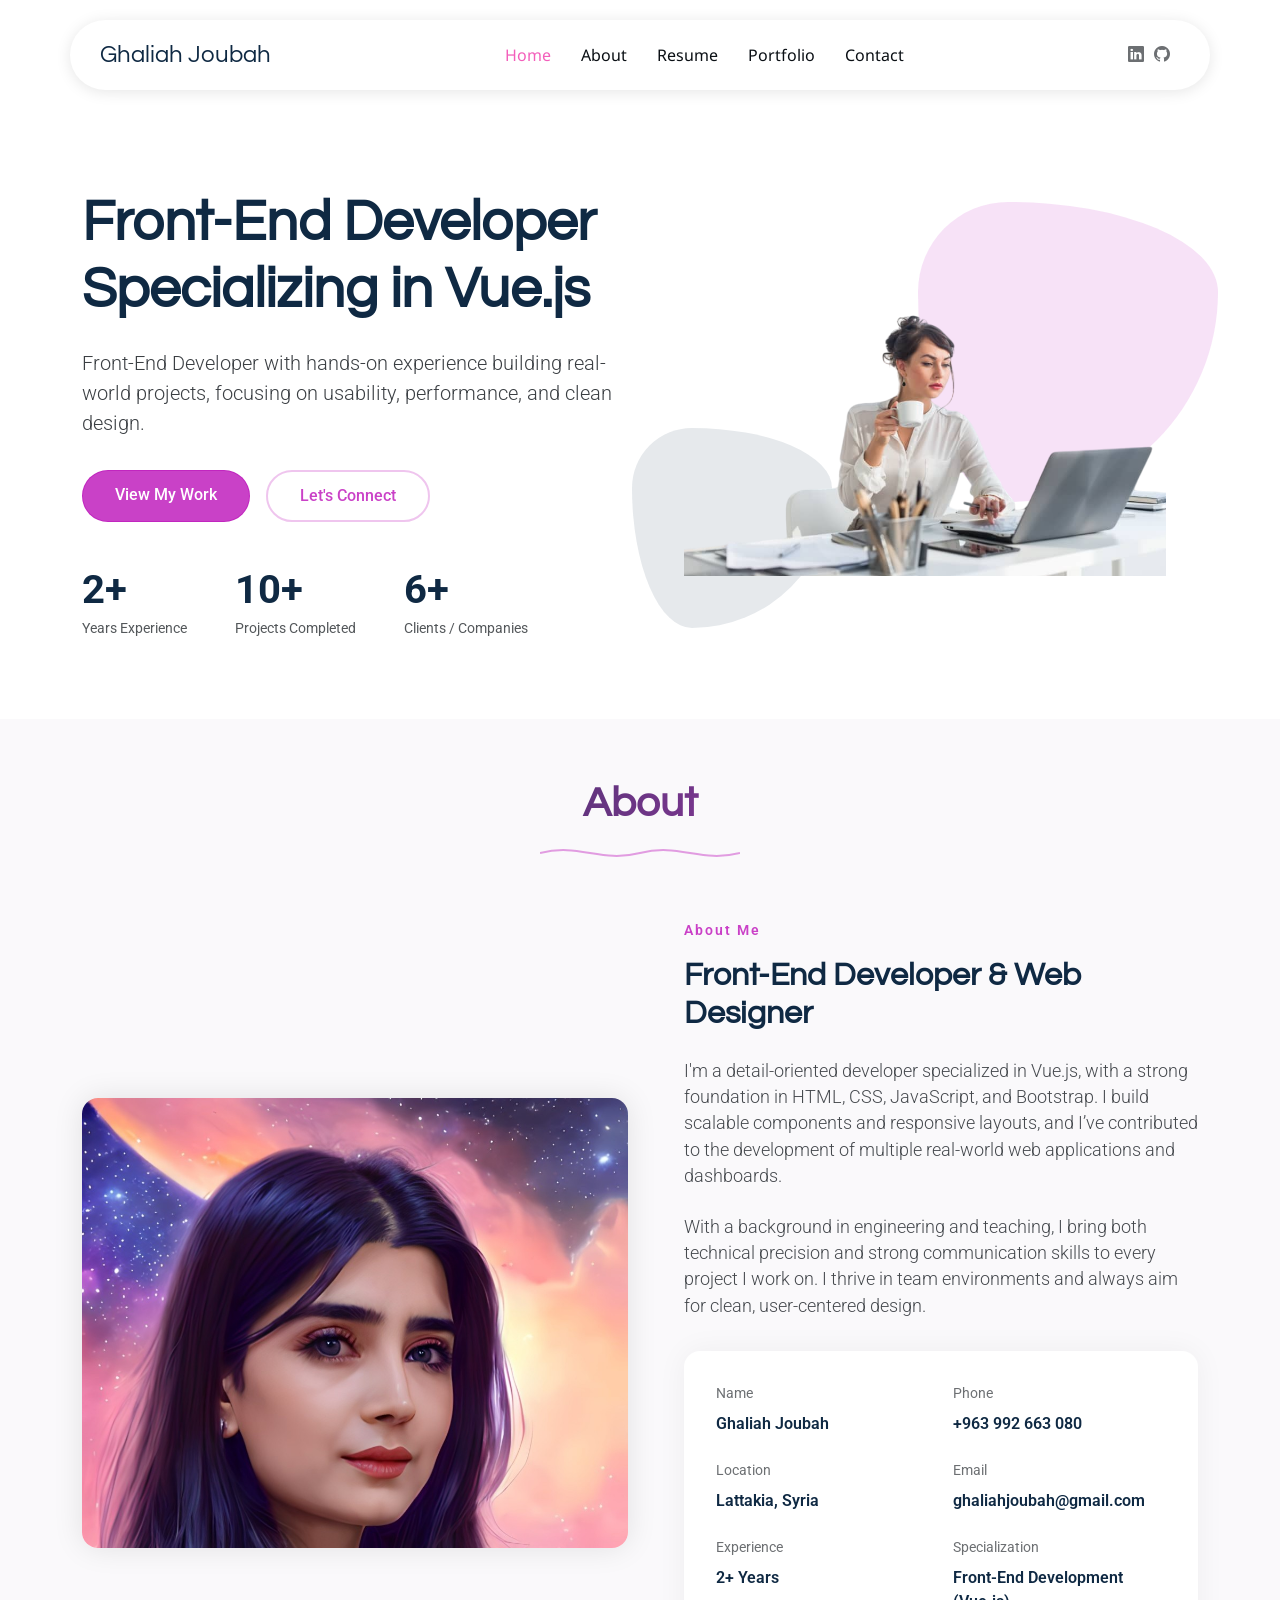
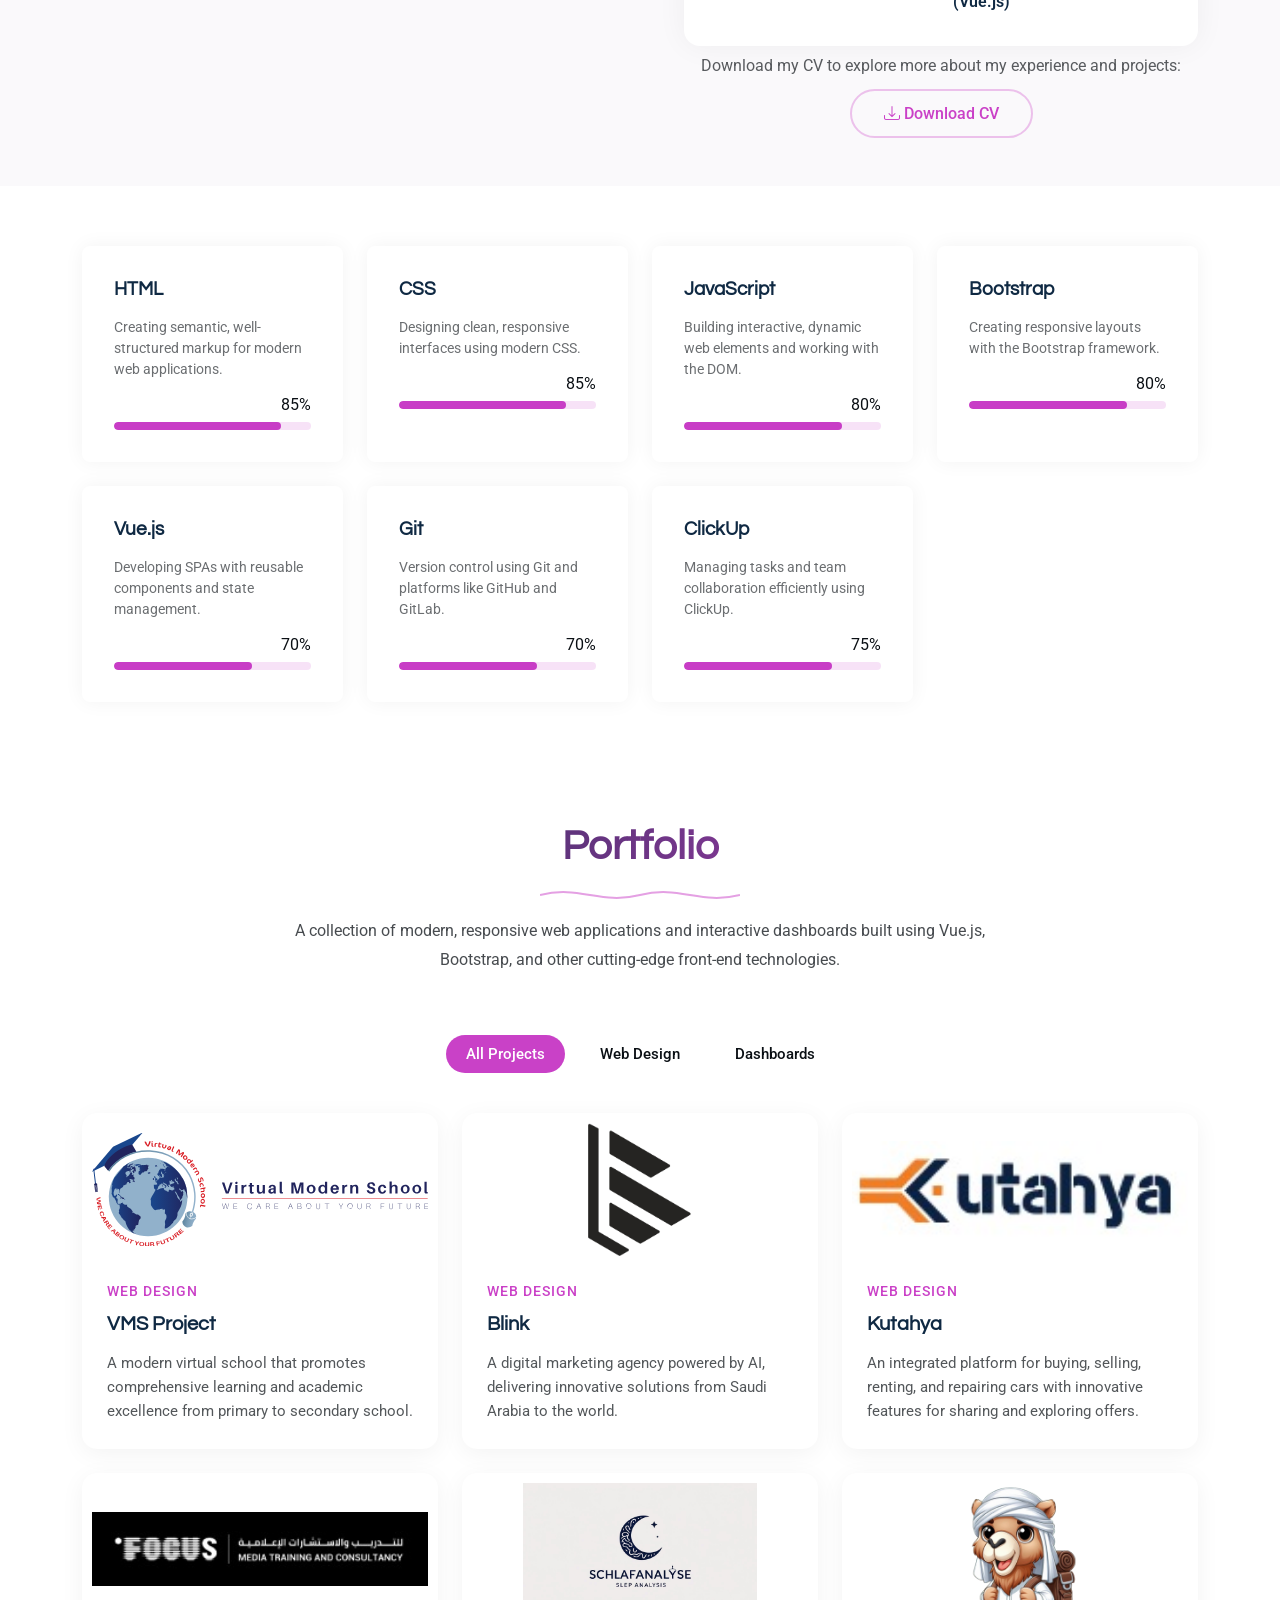
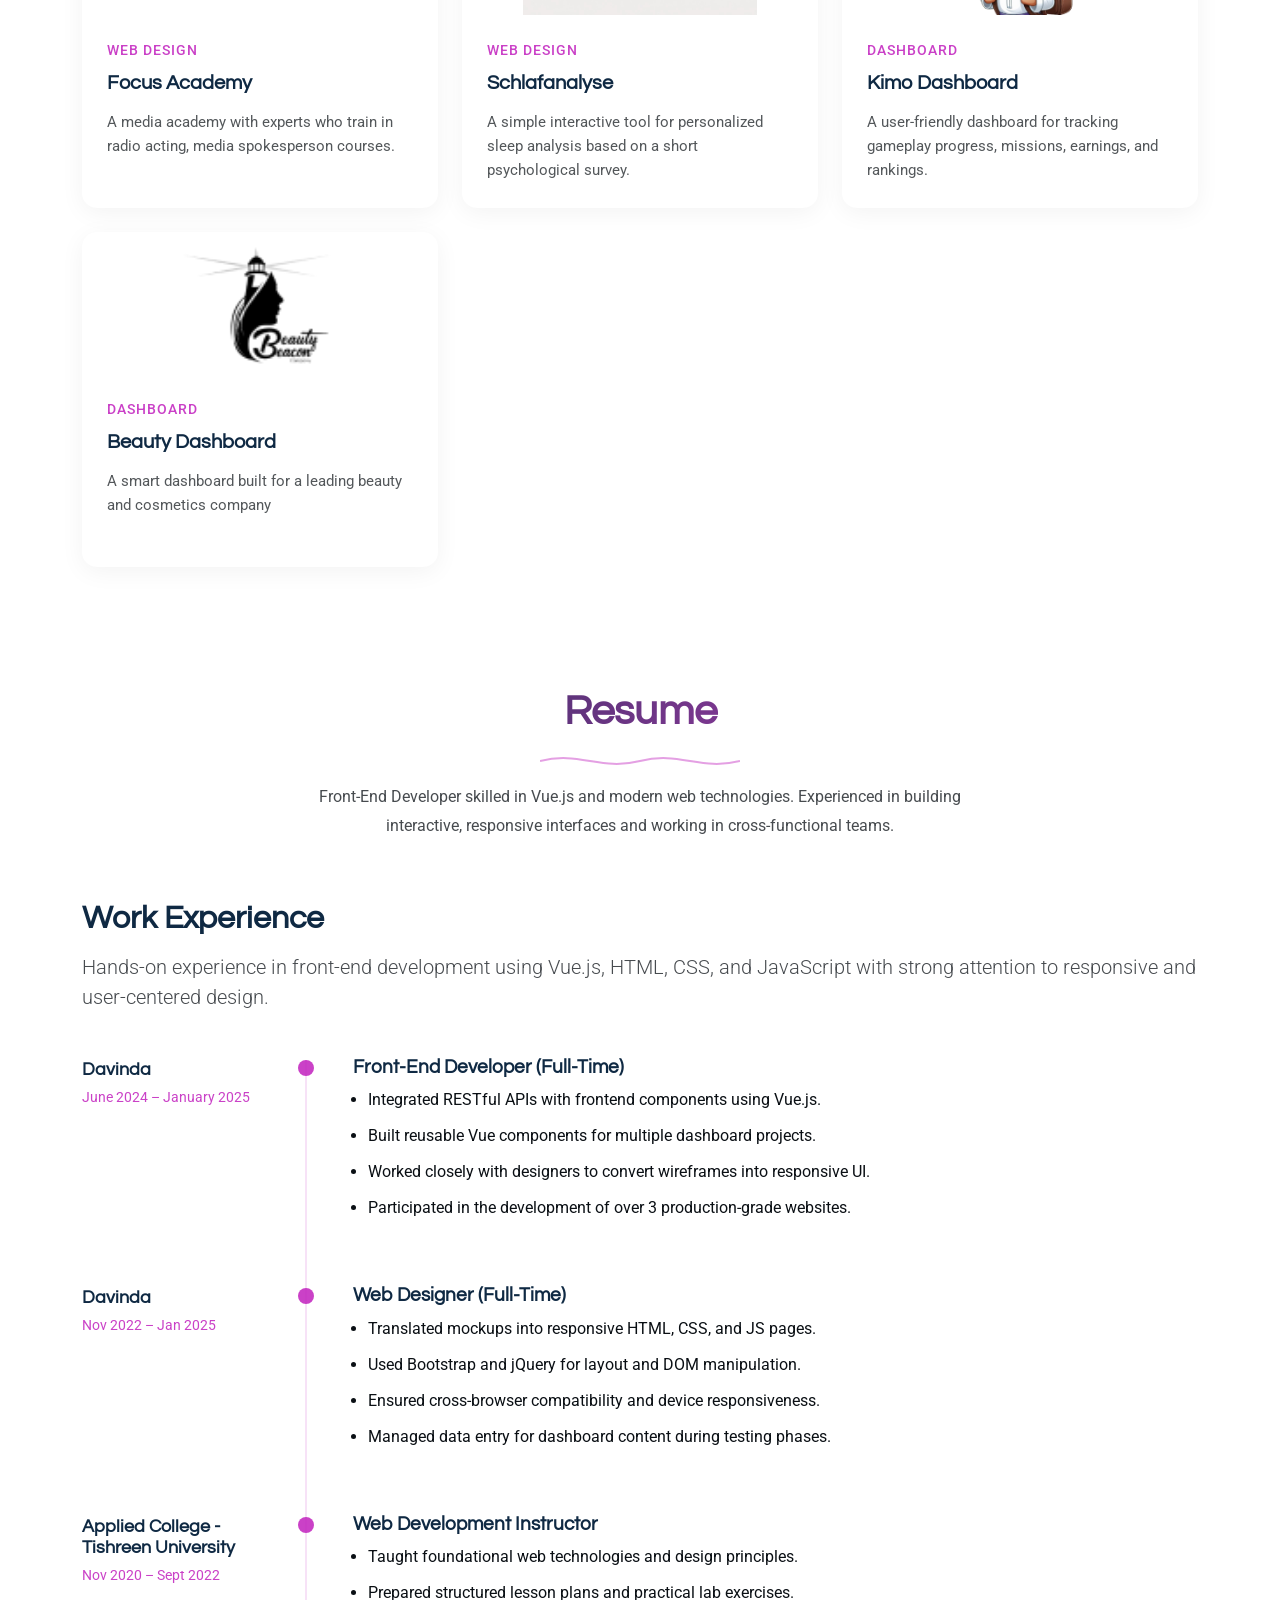
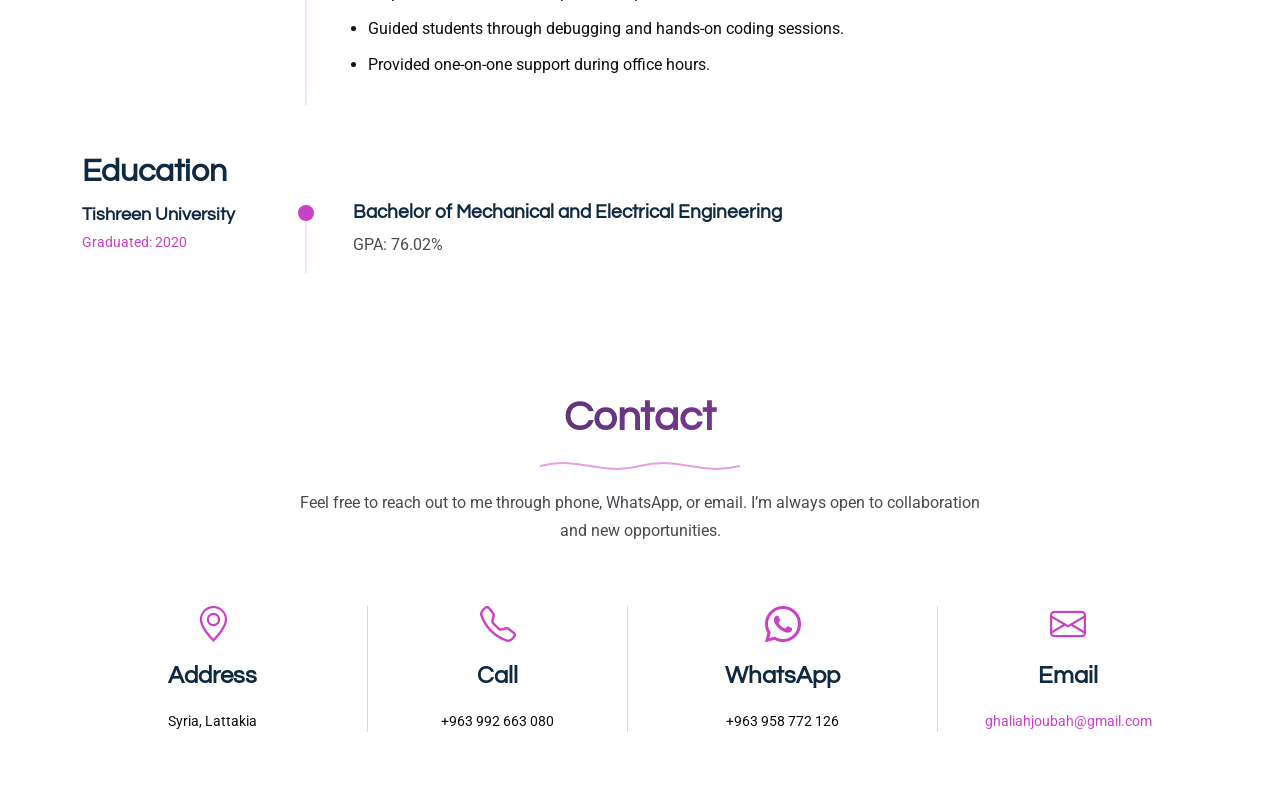
==== commit db53011e: "Add Schlafanalyse Project" ====
--- a/index.html
+++ b/index.html
@@ -548,6 +548,38 @@
                   </div>
                 </div>
               </div>
+              <!-- schlafanalyse Project -->
+              <div
+                class="col-lg-4 col-md-6 portfolio-item isotope-item filter-web"
+              >
+                <div class="portfolio-card">
+                  <div class="portfolio-image">
+                    <img
+                      src="assets/img/portfolio/schlafanalyse-logo.png"
+                      class="img-fluid"
+                      alt="Focus Project"
+                      loading="lazy"
+                    />
+                    <div class="portfolio-overlay">
+                      <div class="portfolio-actions">
+                        <a
+                          href="schlafanalyse-details.html"
+                          class="details-link"
+                          ><i class="bi bi-arrow-right"></i
+                        ></a>
+                      </div>
+                    </div>
+                  </div>
+                  <div class="portfolio-content">
+                    <span class="category">Web Design</span>
+                    <h3>Schlafanalyse</h3>
+                    <p>
+                      A simple interactive tool for personalized sleep analysis
+                      based on a short psychological survey.
+                    </p>
+                  </div>
+                </div>
+              </div>
               <!-- Kimo Dashboard  -->
               <div
                 class="col-lg-4 col-md-6 portfolio-item isotope-item filter-dashboards"
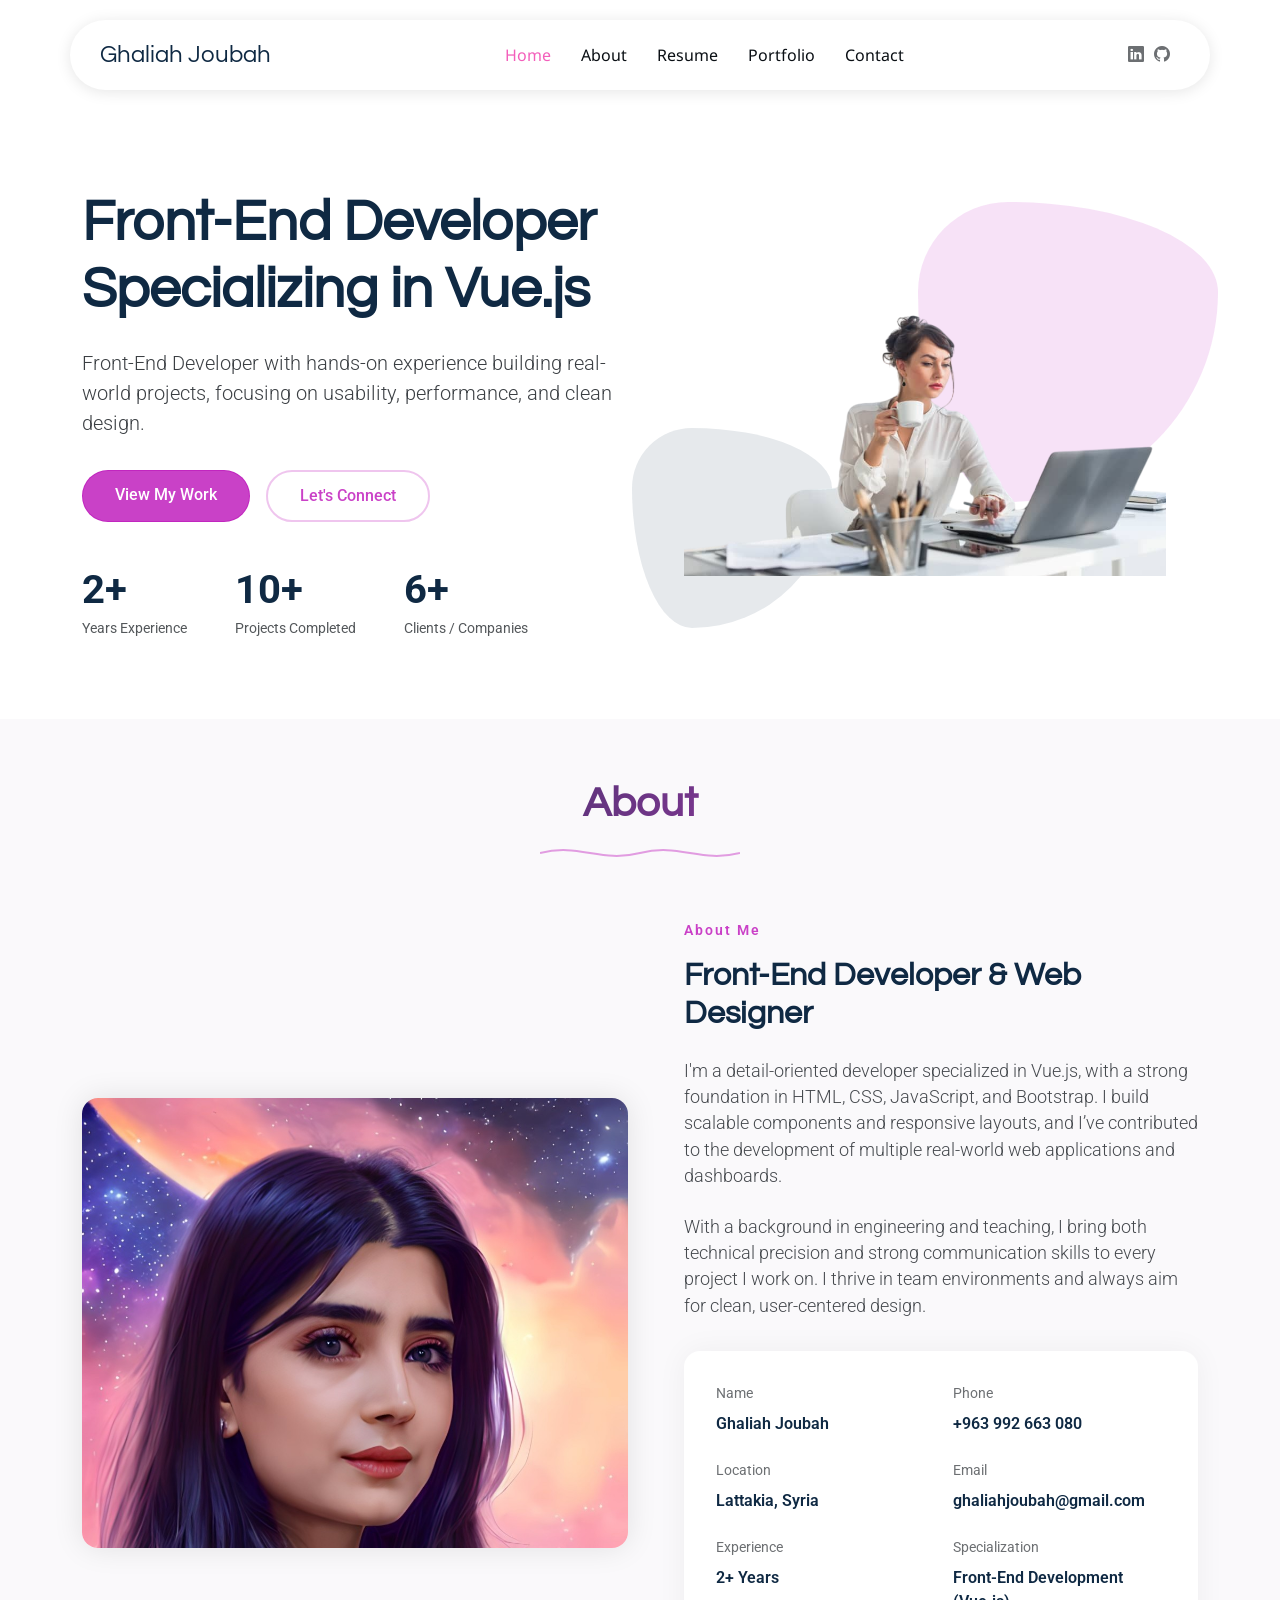
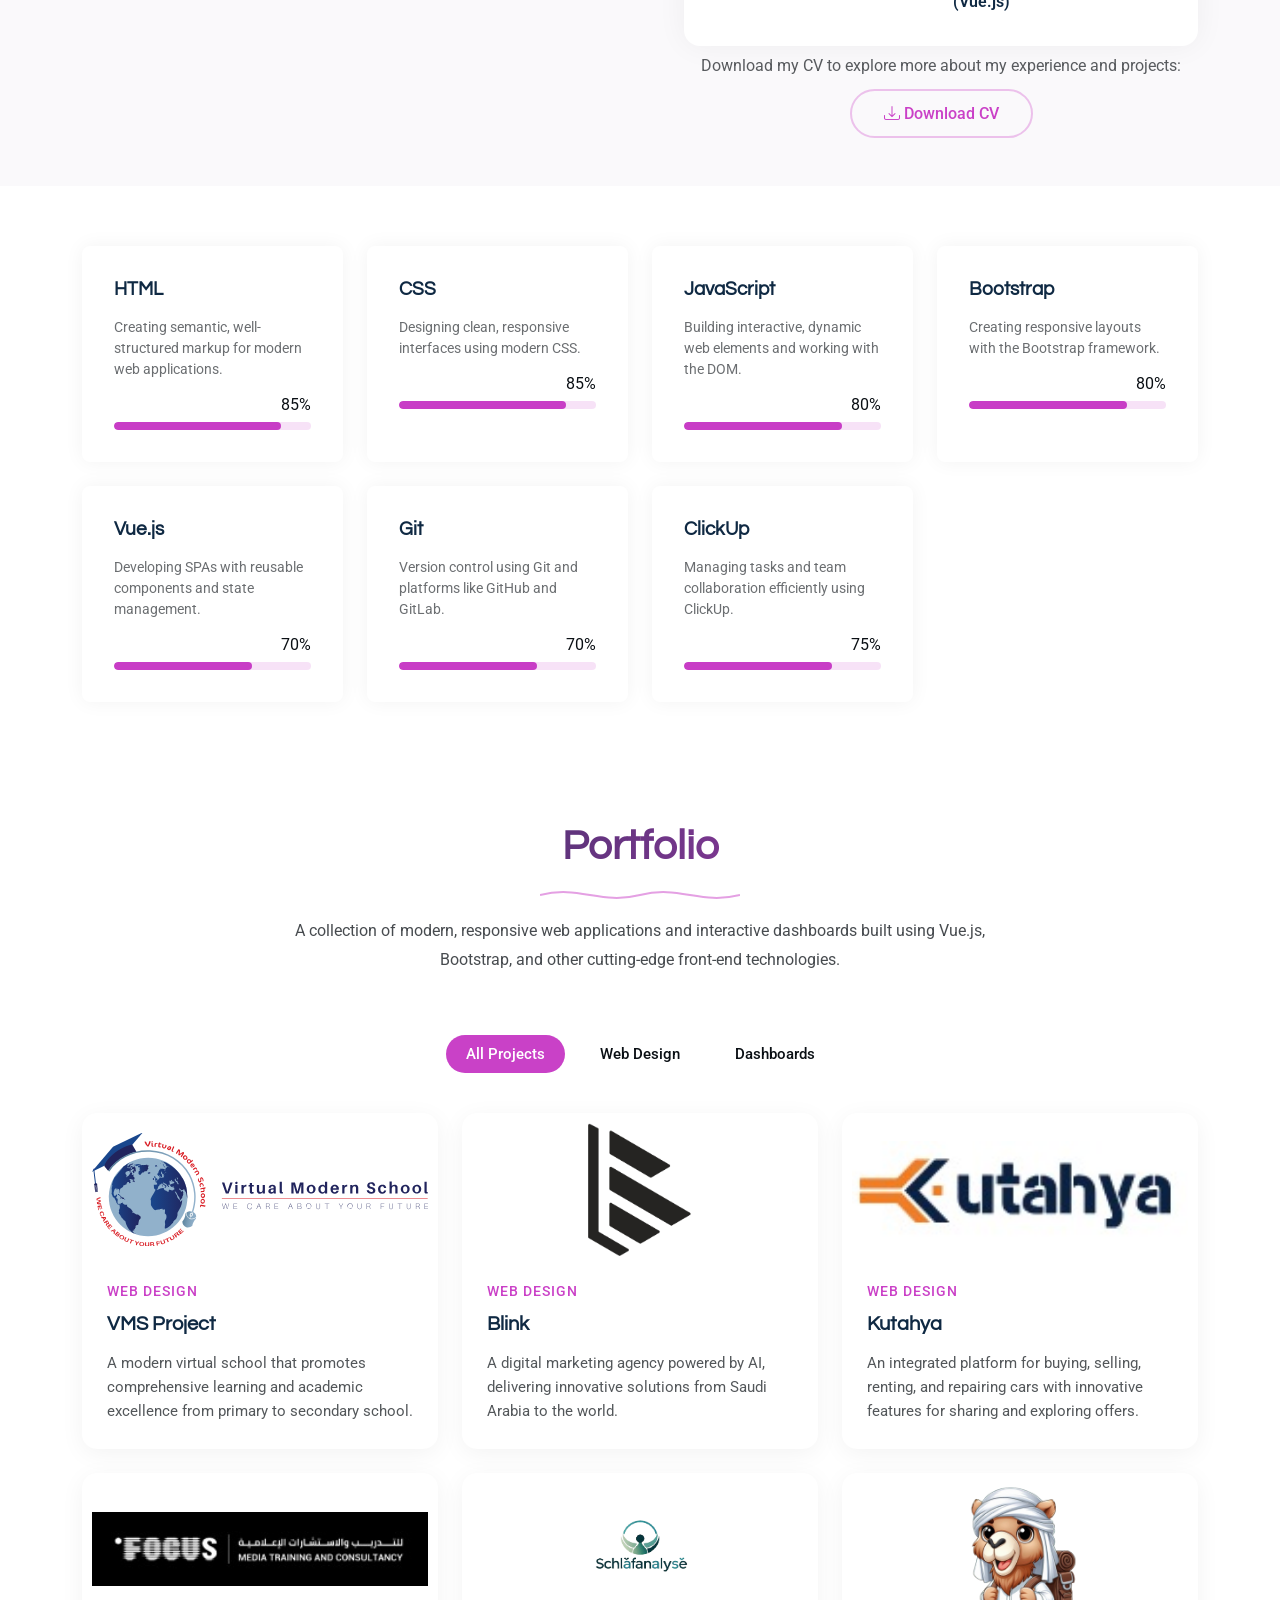
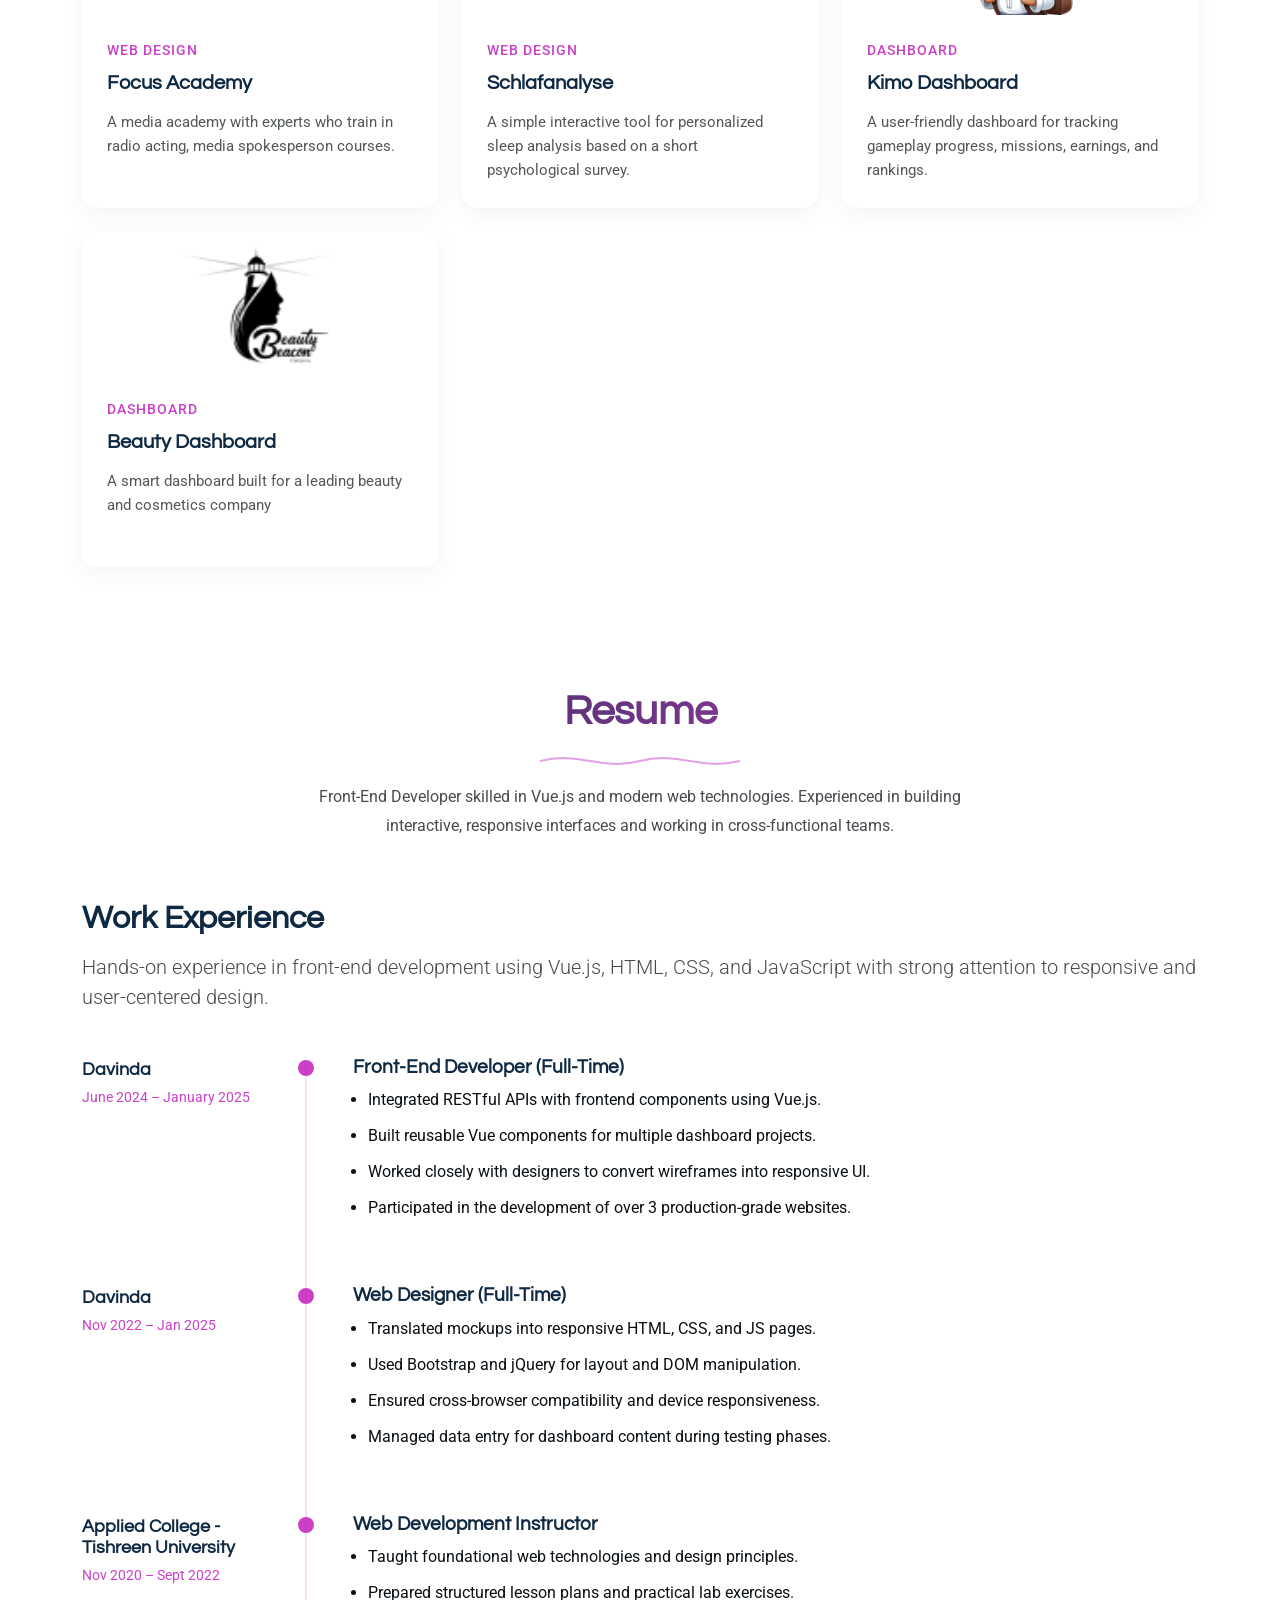
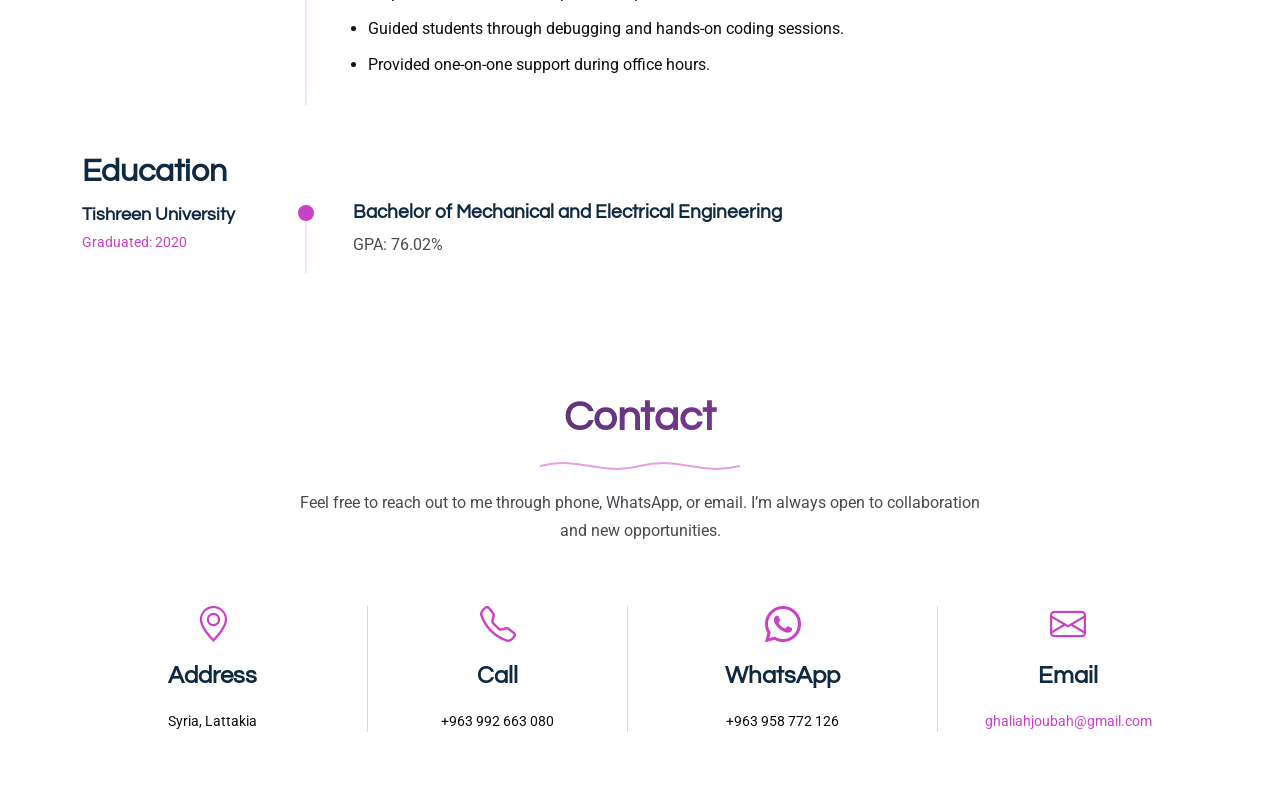
==== commit e30da600: "Fix Logo In Schlafanalyse Project" ====
--- a/index.html
+++ b/index.html
@@ -555,7 +555,7 @@
                 <div class="portfolio-card">
                   <div class="portfolio-image">
                     <img
-                      src="assets/img/portfolio/schlafanalyse-logo.png"
+                      src="assets/img/portfolio/schlafanalyse-logo3.png"
                       class="img-fluid"
                       alt="Focus Project"
                       loading="lazy"
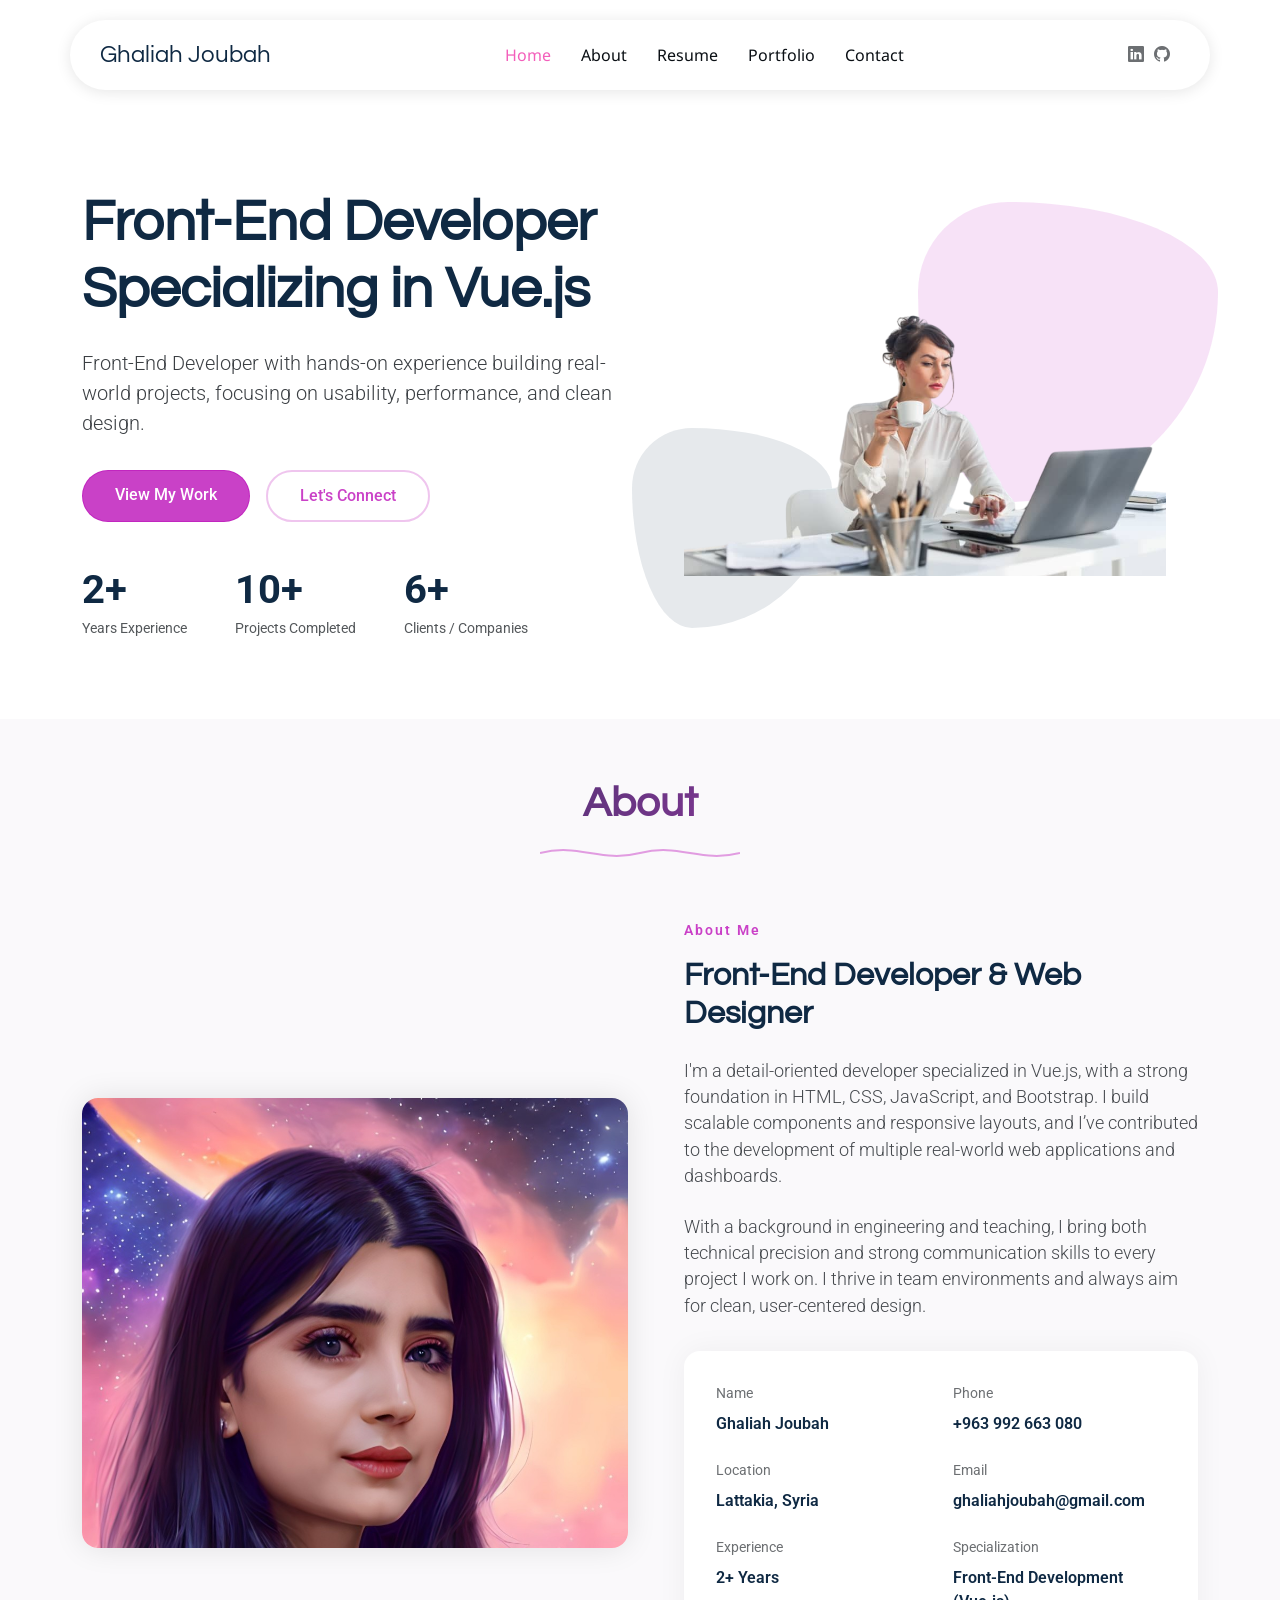
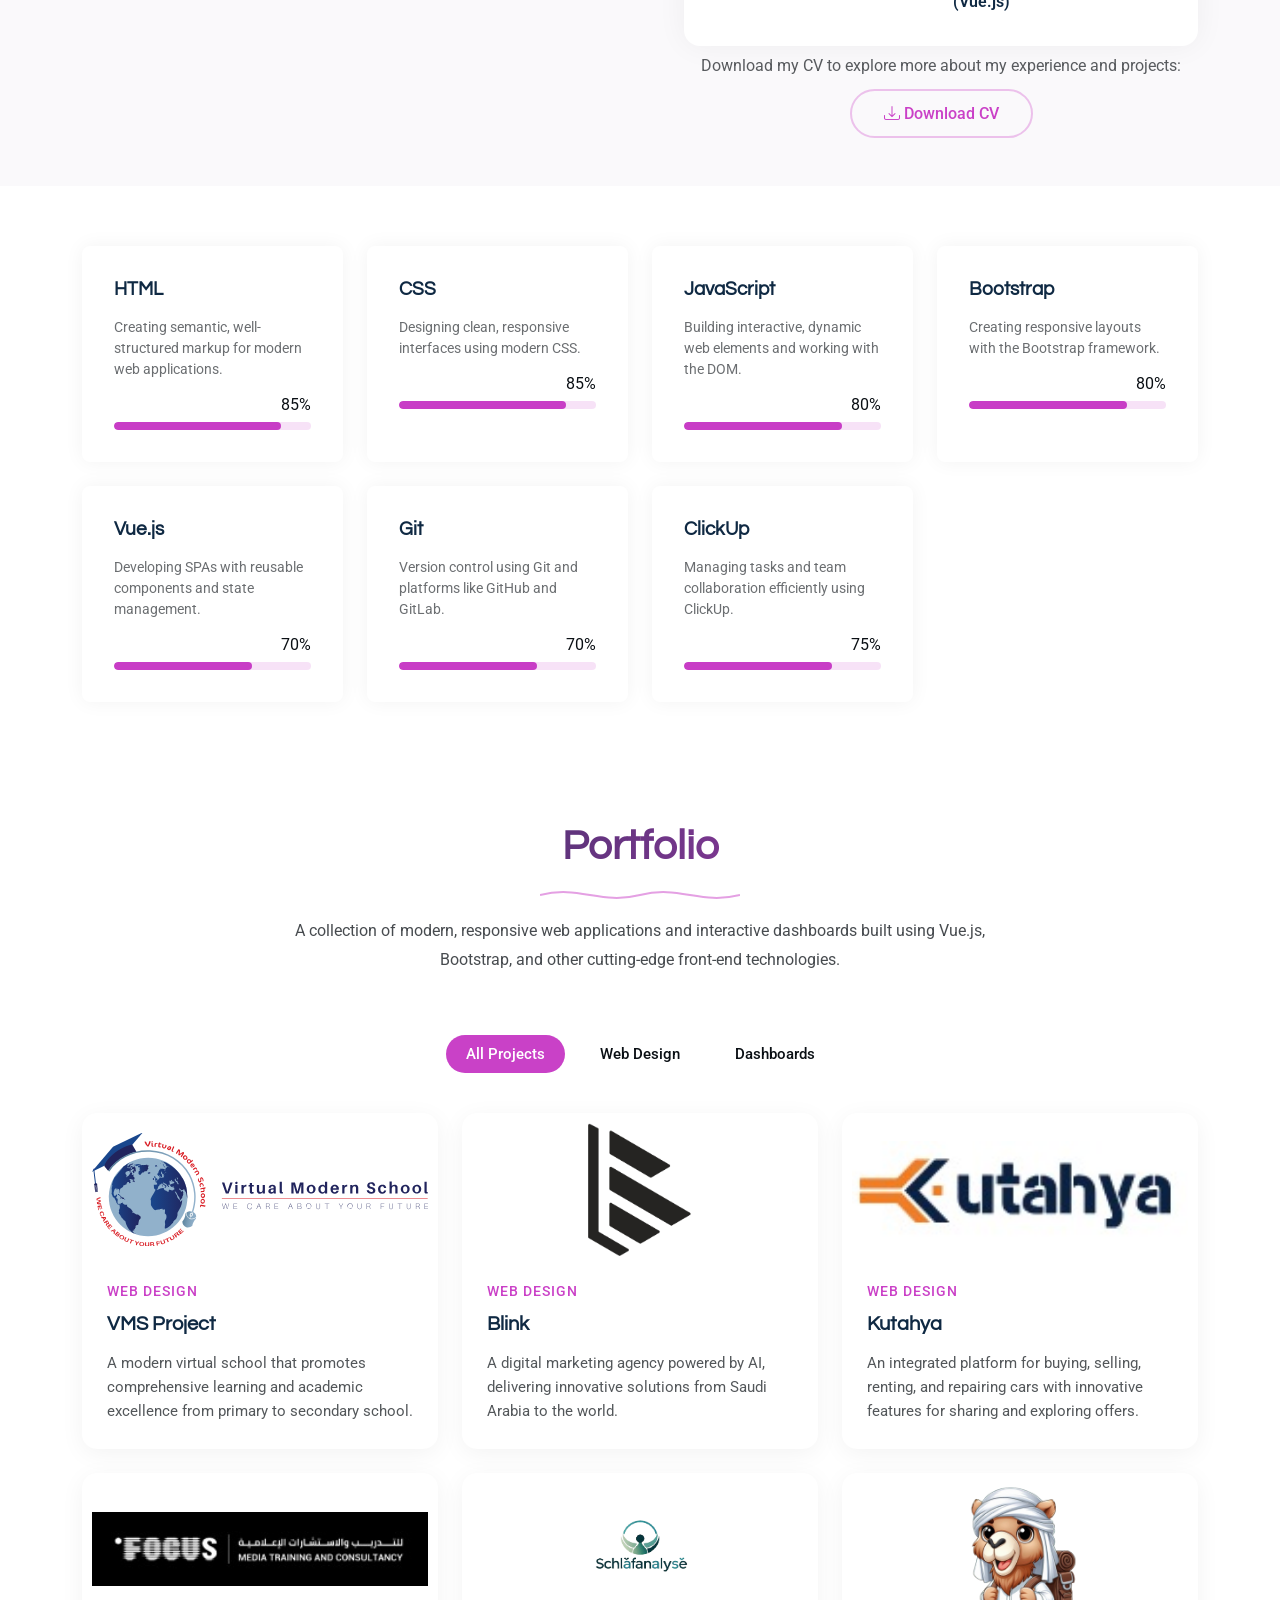
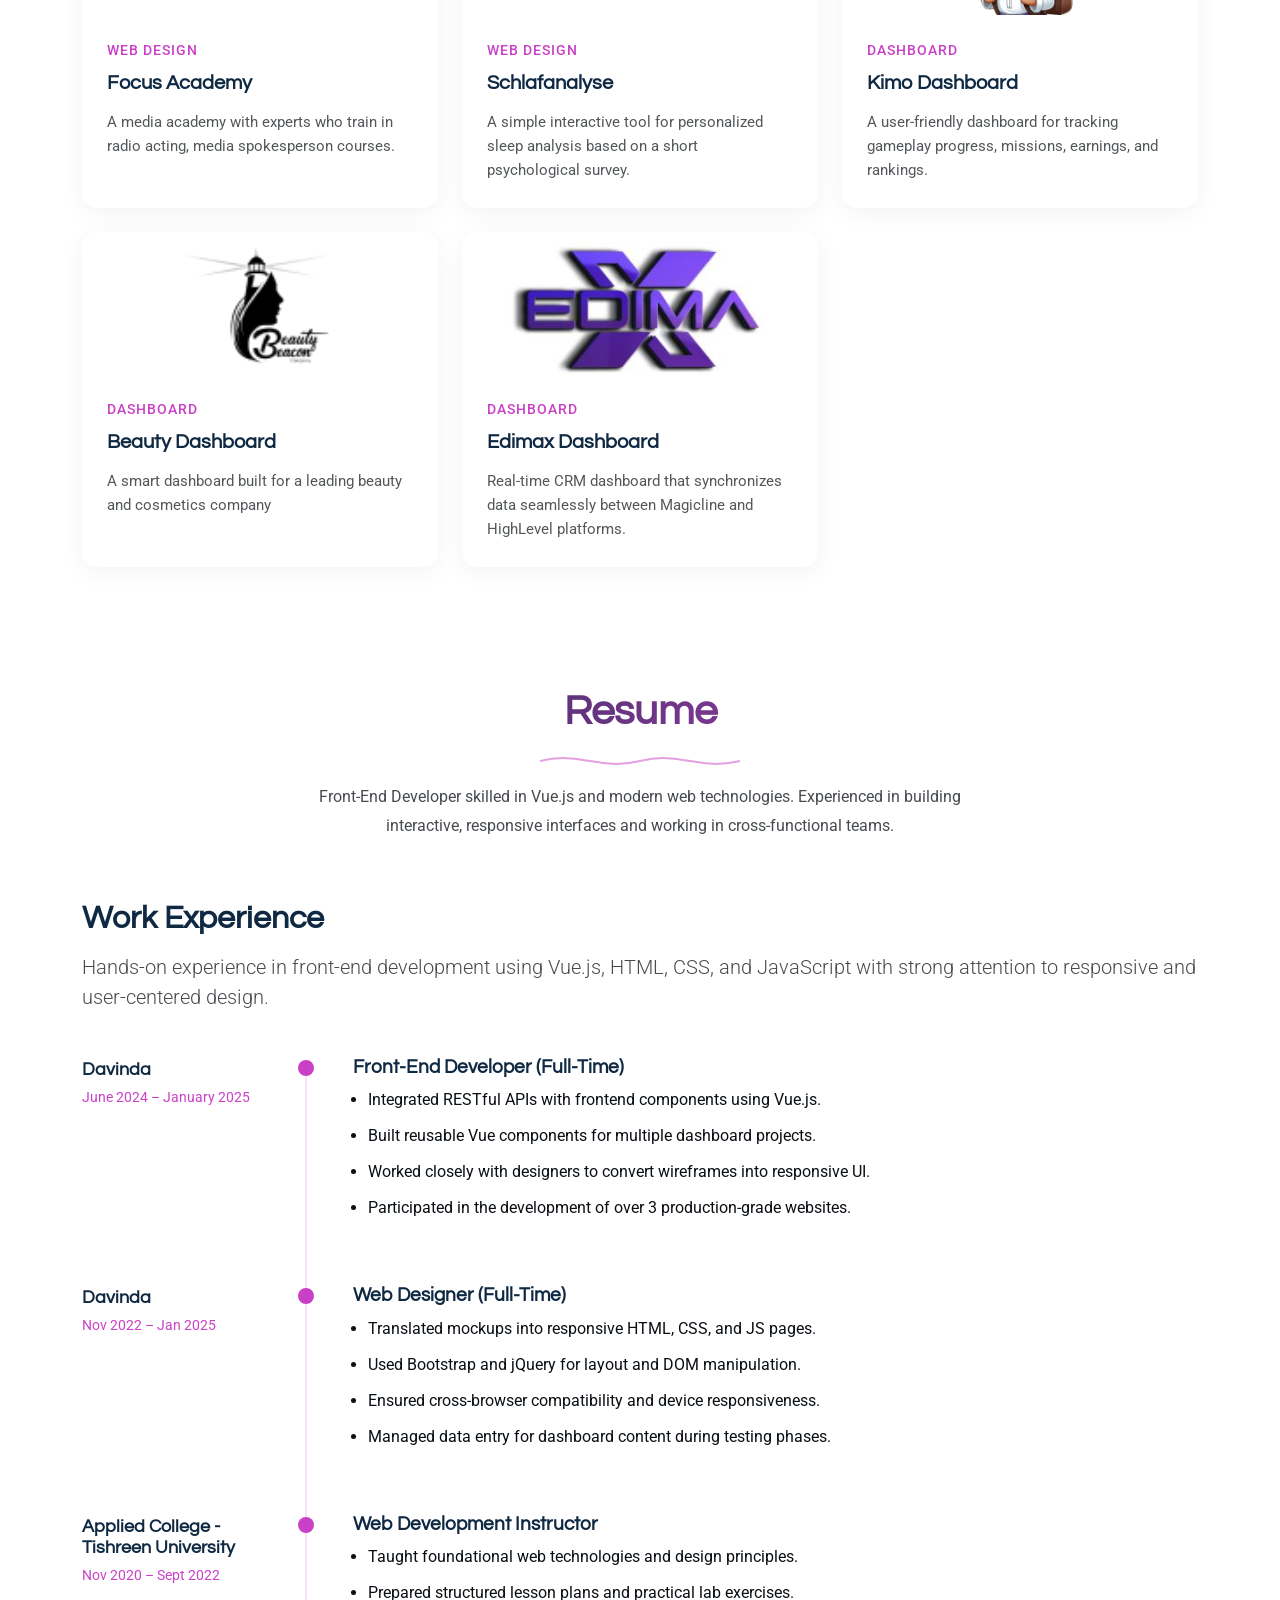
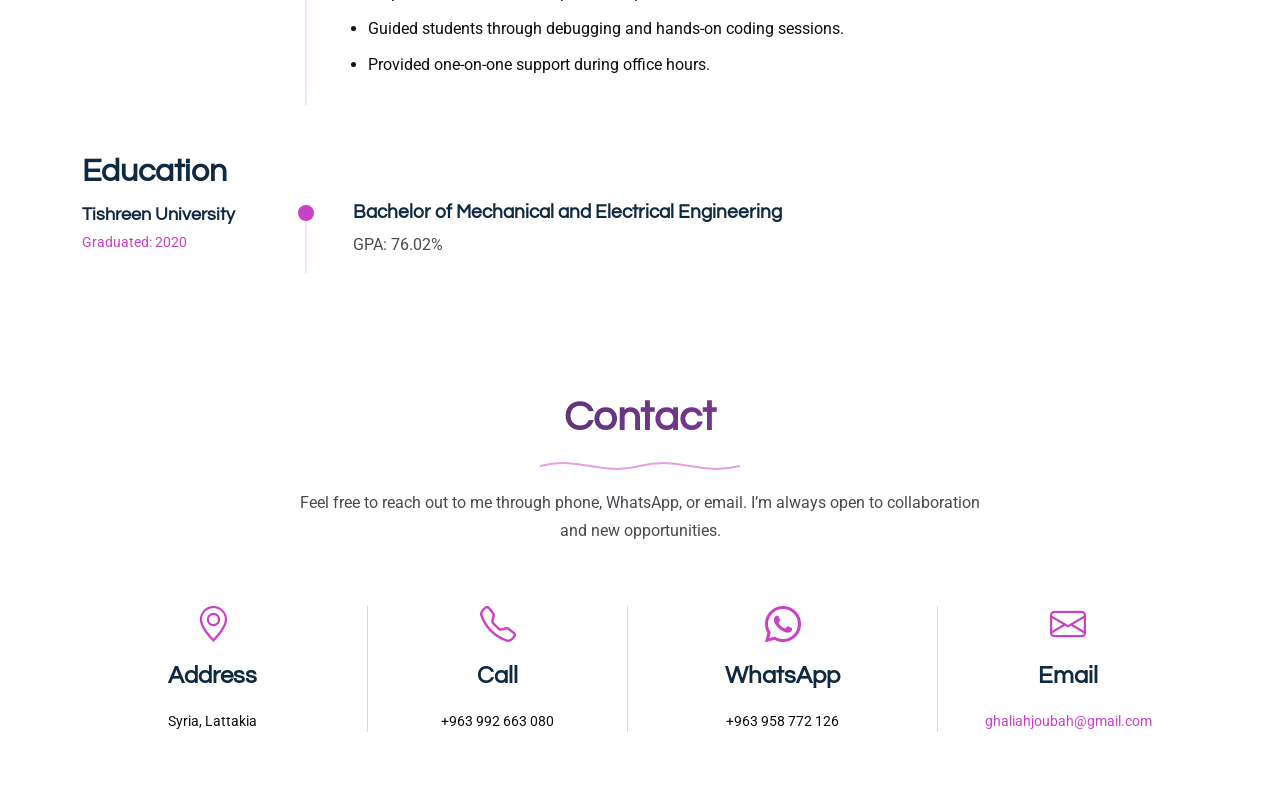
==== commit 6ae3498a: "Add Edimax Dashboard And Fix In All Dashboards(add responsive design in technologies)" ====
--- a/index.html
+++ b/index.html
@@ -641,6 +641,36 @@
                   </div>
                 </div>
               </div>
+              <!-- edimax Dashboard  -->
+              <div
+                class="col-lg-4 col-md-6 portfolio-item isotope-item filter-dashboards"
+              >
+                <div class="portfolio-card">
+                  <div class="portfolio-image">
+                    <img
+                      src="assets/img/portfolio/edimax-logo.jpg"
+                      class="img-fluid"
+                      alt="Dashboard 1"
+                      loading="lazy"
+                    />
+                    <div class="portfolio-overlay">
+                      <div class="portfolio-actions">
+                        <a href="edimax-details.html" class="details-link"
+                          ><i class="bi bi-arrow-right"></i
+                        ></a>
+                      </div>
+                    </div>
+                  </div>
+                  <div class="portfolio-content">
+                    <span class="category">Dashboard</span>
+                    <h3>Edimax Dashboard</h3>
+                    <p>
+                      Real-time CRM dashboard that synchronizes data seamlessly
+                      between Magicline and HighLevel platforms.
+                    </p>
+                  </div>
+                </div>
+              </div>
             </div>
           </div>
         </div>
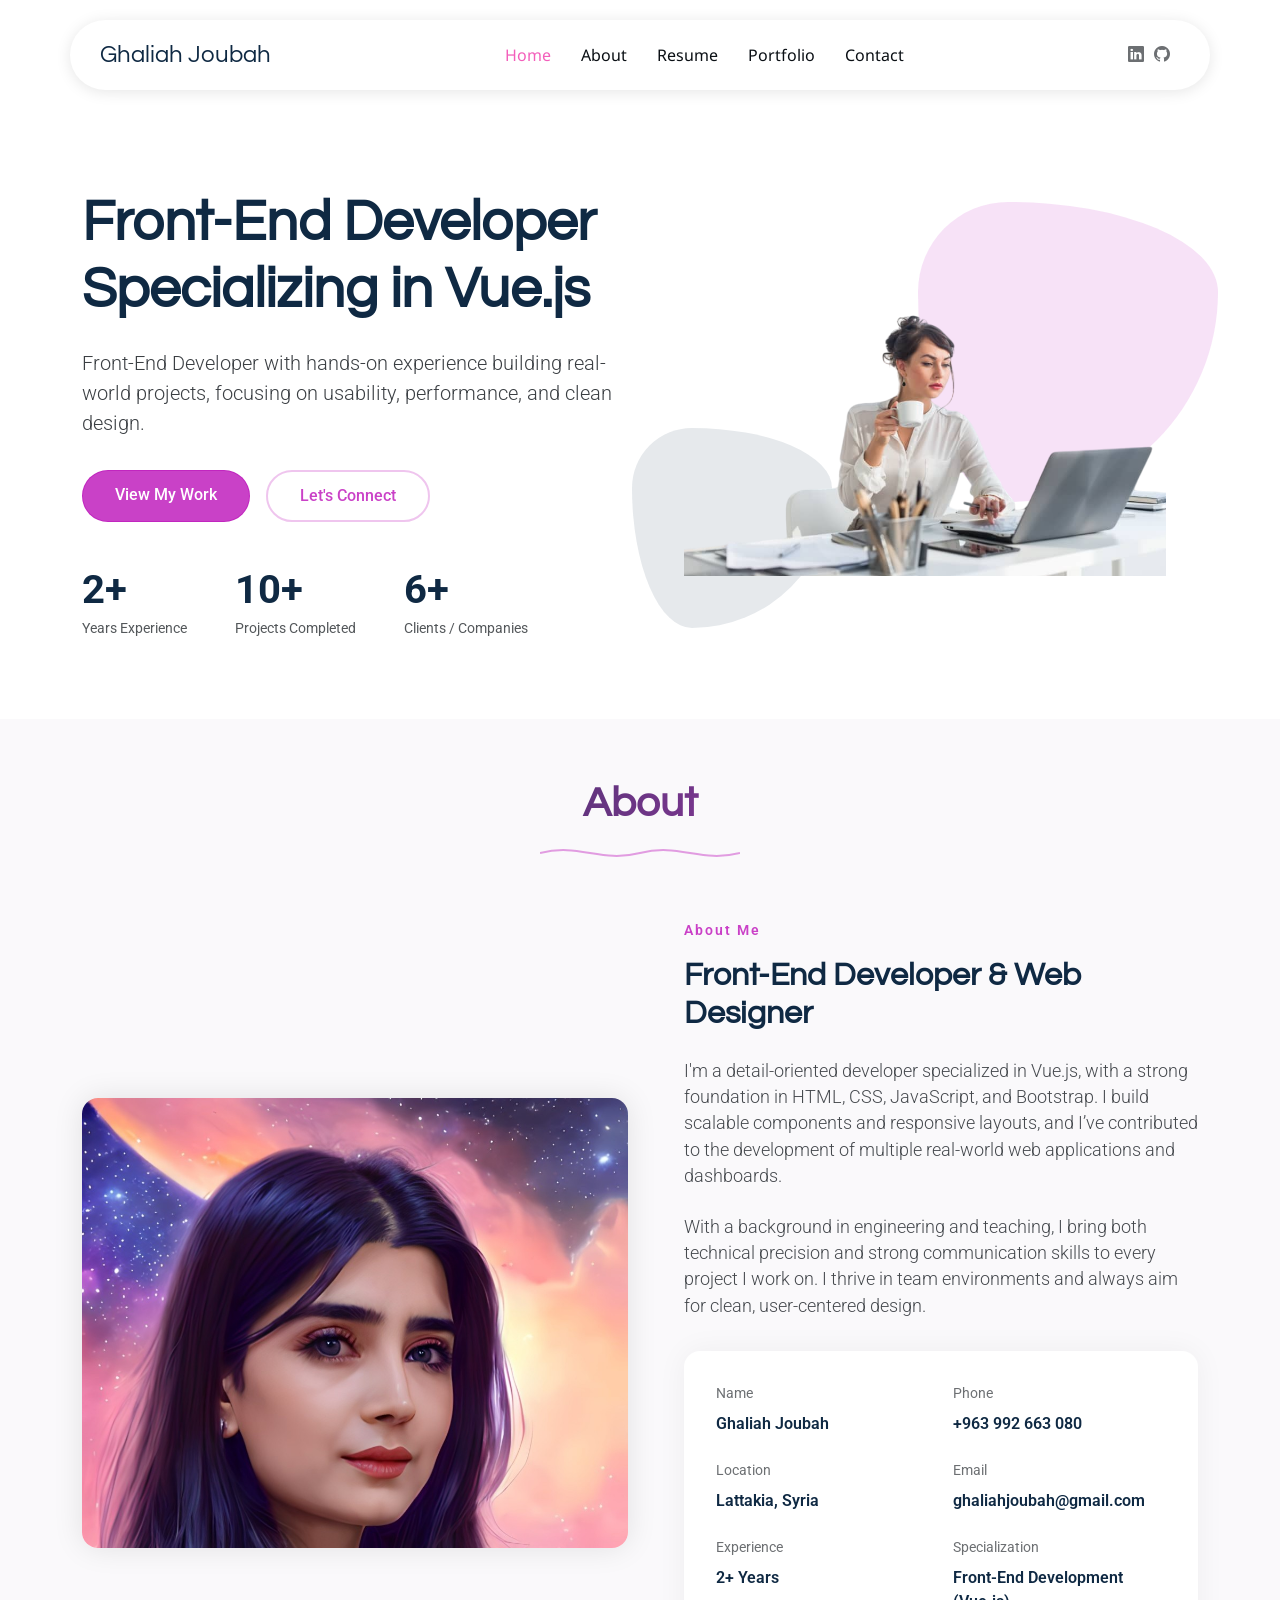
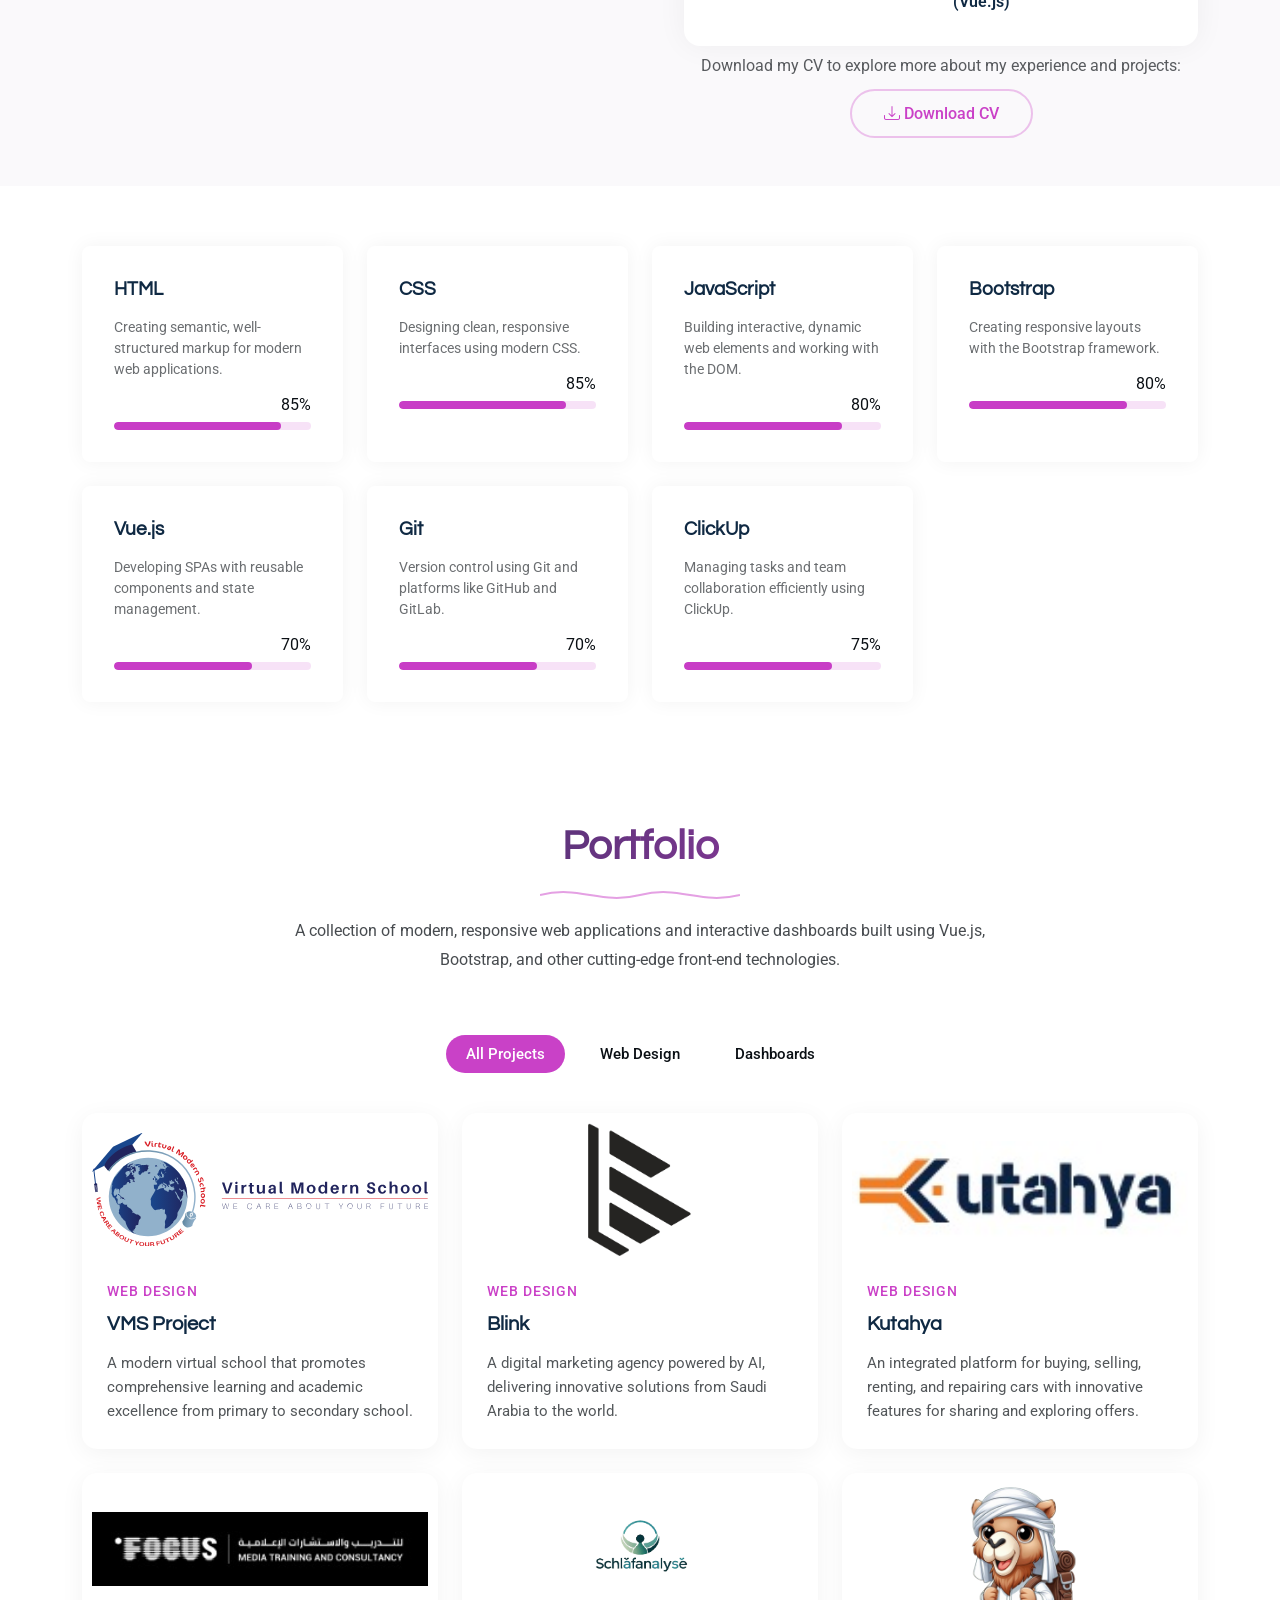
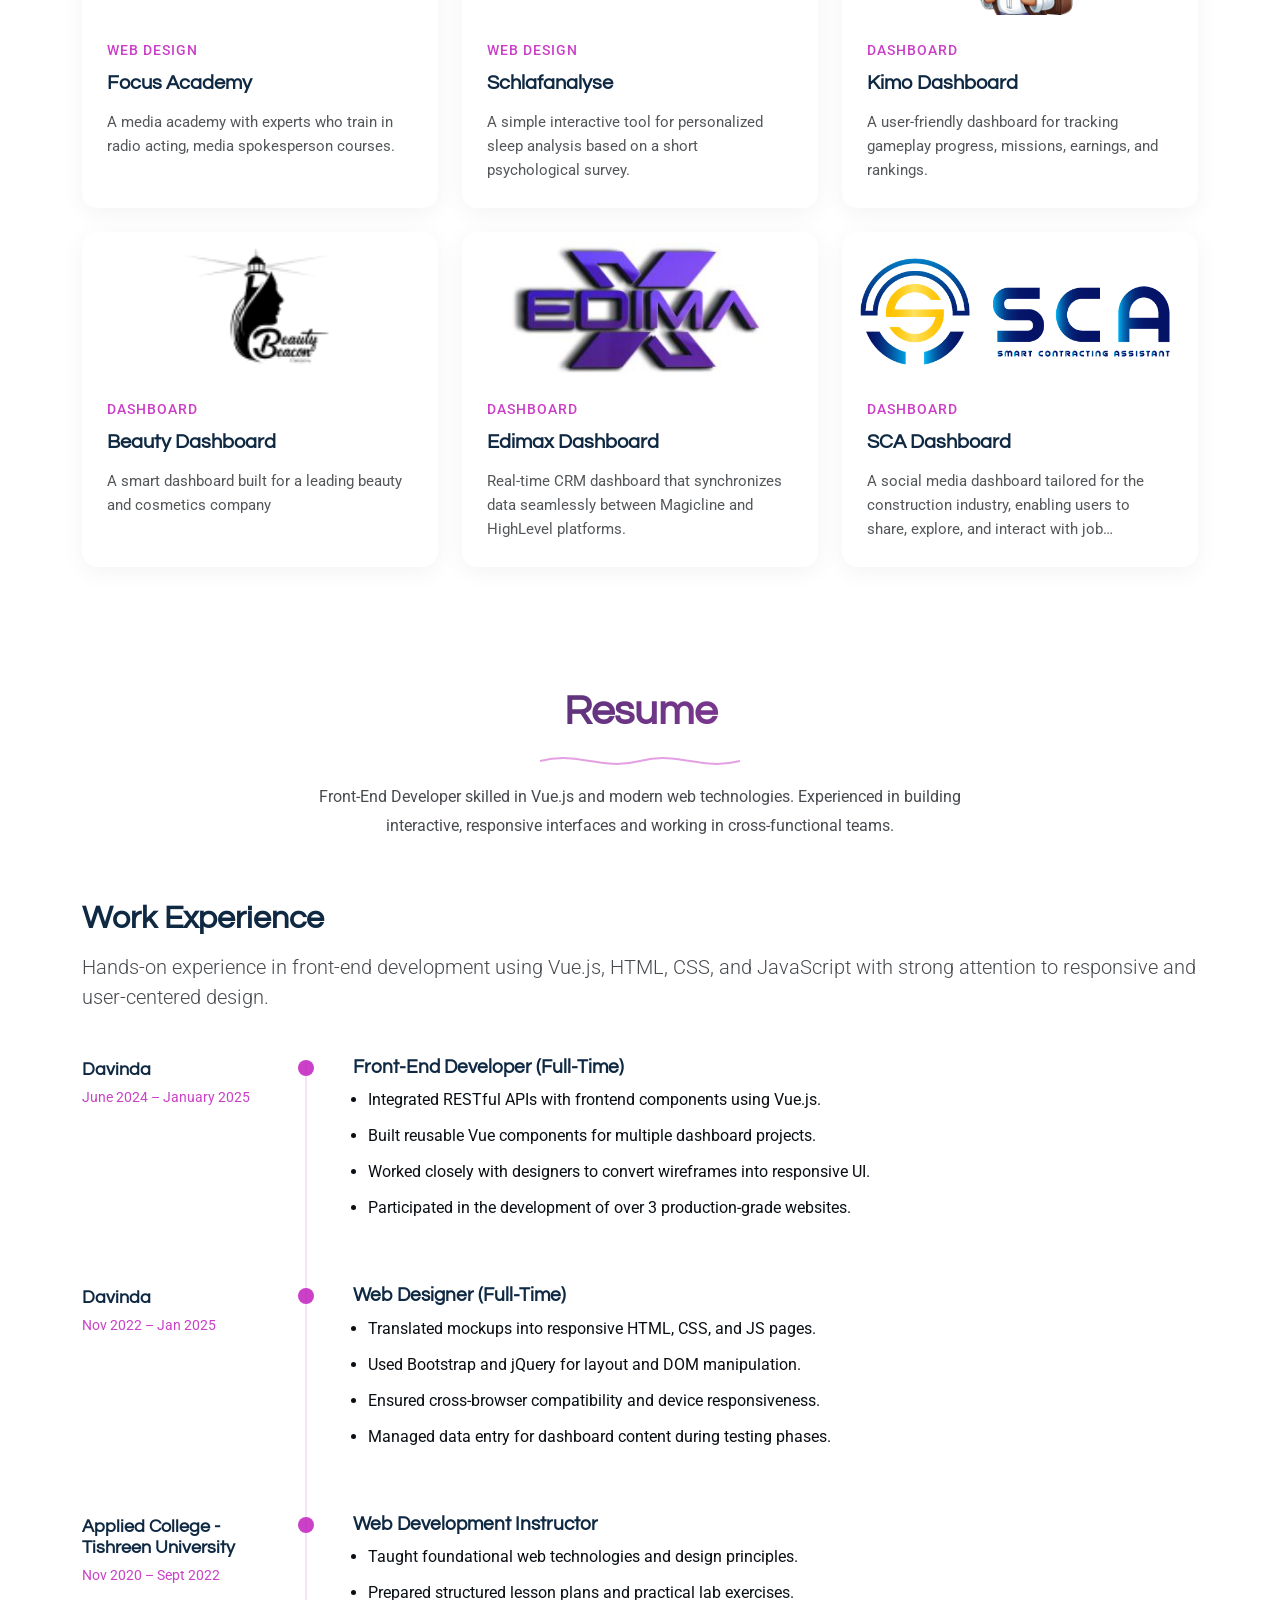
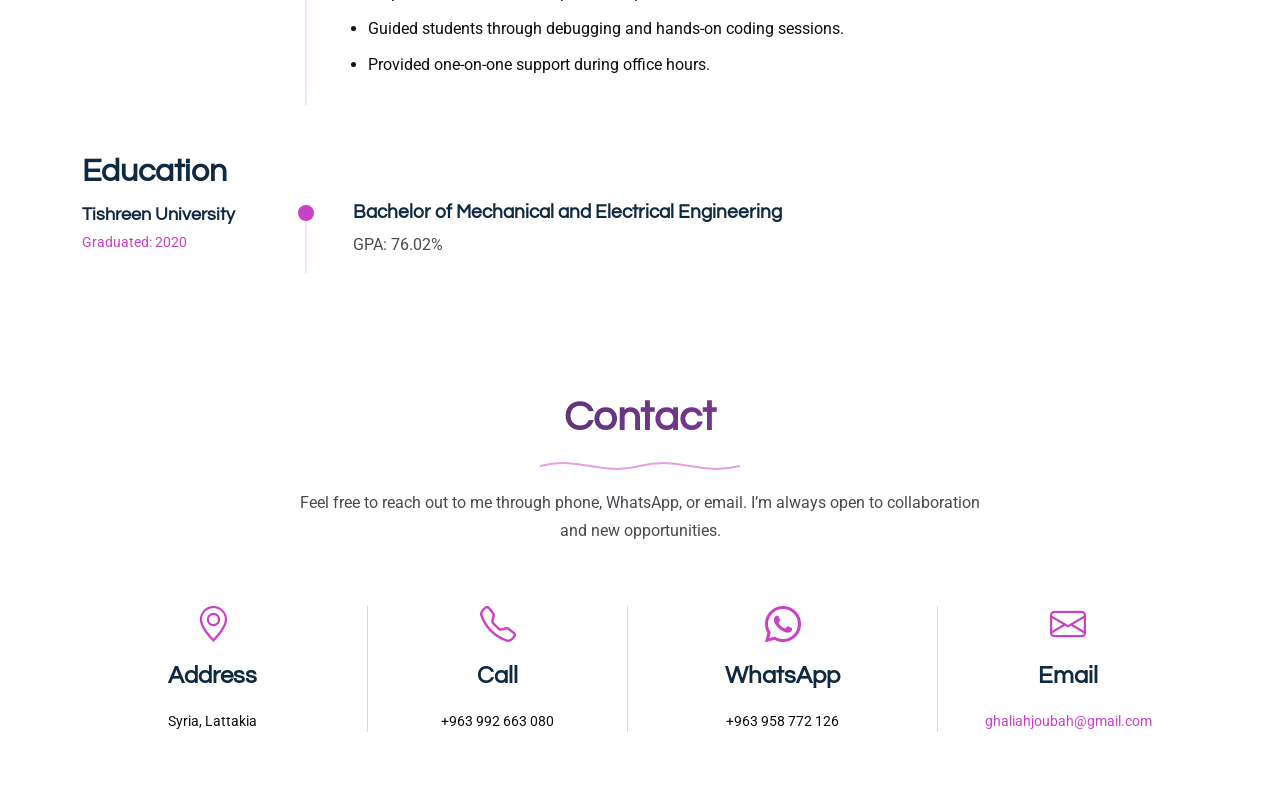
==== commit 8e2d1c9a: "Add SCA Dashboard" ====
--- a/index.html
+++ b/index.html
@@ -671,6 +671,37 @@
                   </div>
                 </div>
               </div>
+              <!-- SCA Dashboard  -->
+              <div
+                class="col-lg-4 col-md-6 portfolio-item isotope-item filter-dashboards"
+              >
+                <div class="portfolio-card">
+                  <div class="portfolio-image">
+                    <img
+                      src="assets/img/portfolio/sca_logo.png"
+                      class="img-fluid"
+                      alt="Dashboard 1"
+                      loading="lazy"
+                    />
+                    <div class="portfolio-overlay">
+                      <div class="portfolio-actions">
+                        <a href="sca-details.html" class="details-link"
+                          ><i class="bi bi-arrow-right"></i
+                        ></a>
+                      </div>
+                    </div>
+                  </div>
+                  <div class="portfolio-content">
+                    <span class="category">Dashboard</span>
+                    <h3>SCA Dashboard</h3>
+                    <p>
+                      A social media dashboard tailored for the construction
+                      industry, enabling users to share, explore, and interact
+                      with job opportunities and professional content.
+                    </p>
+                  </div>
+                </div>
+              </div>
             </div>
           </div>
         </div>
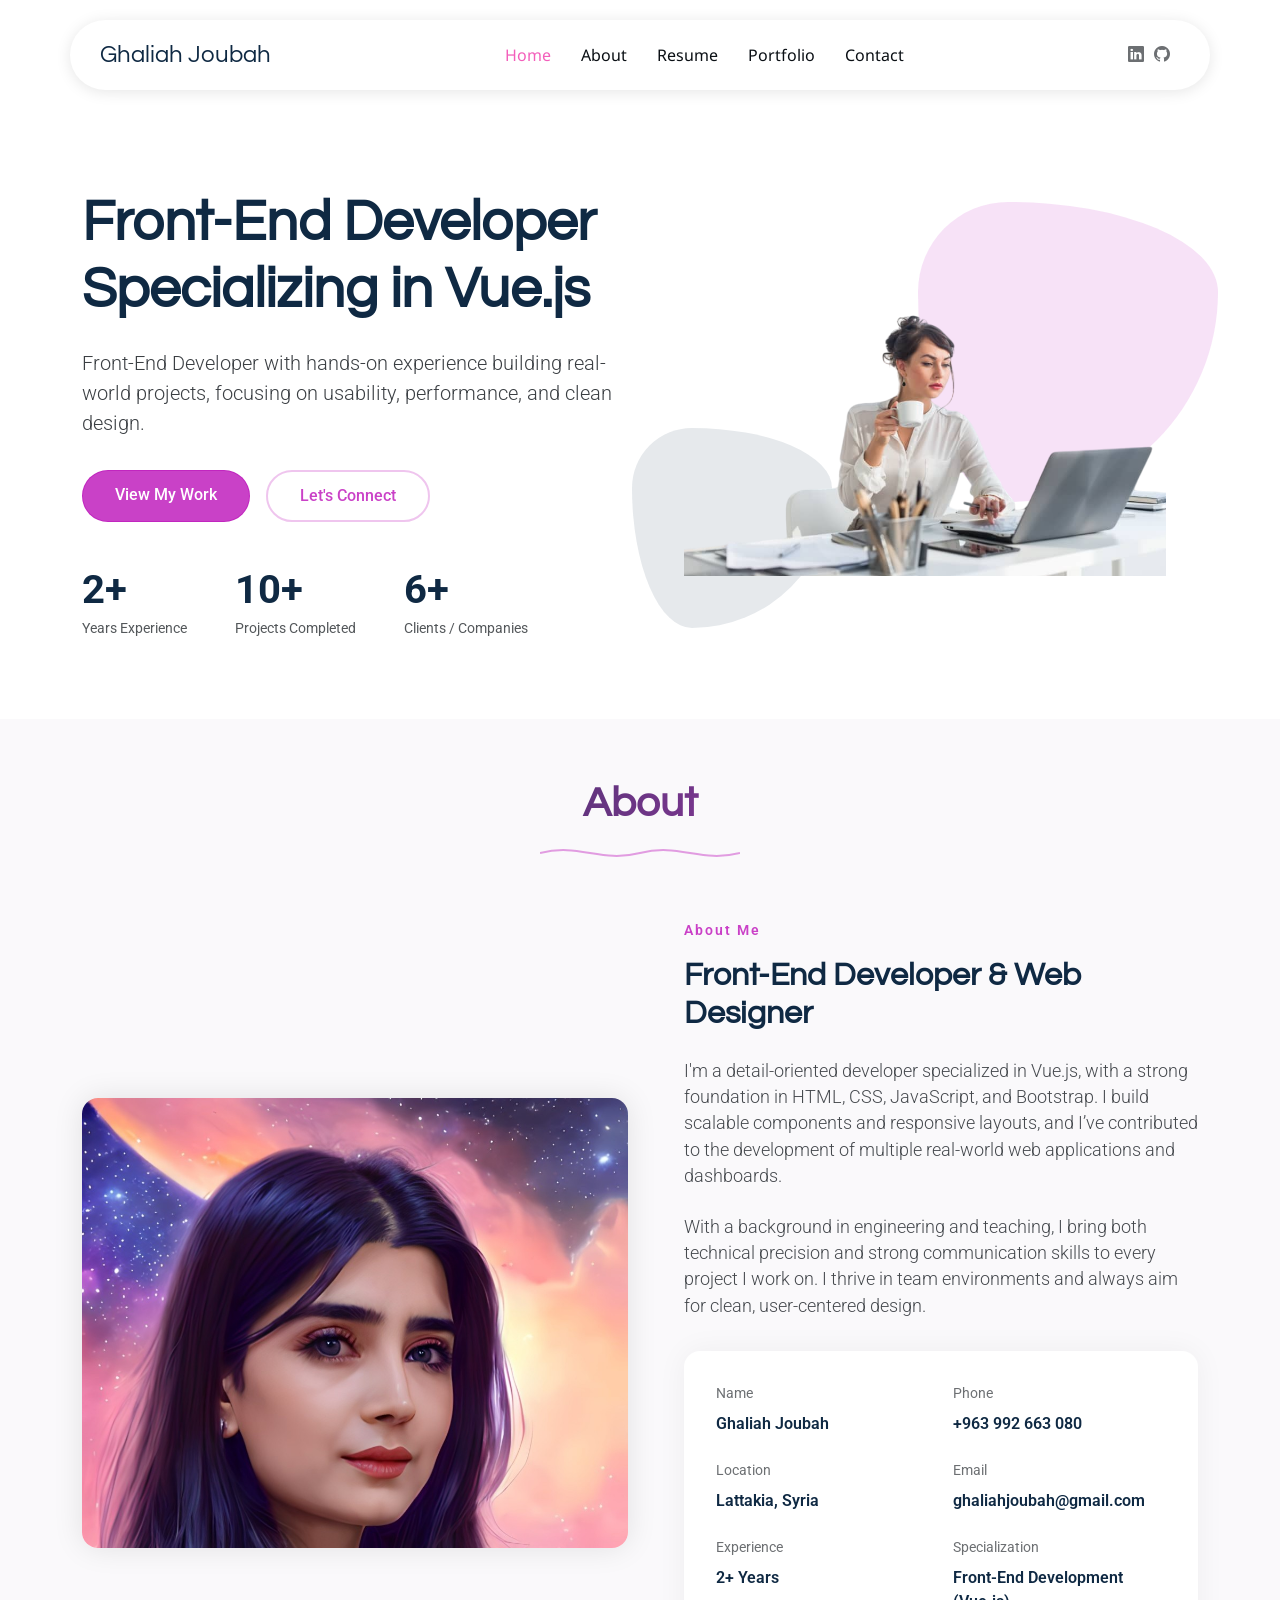
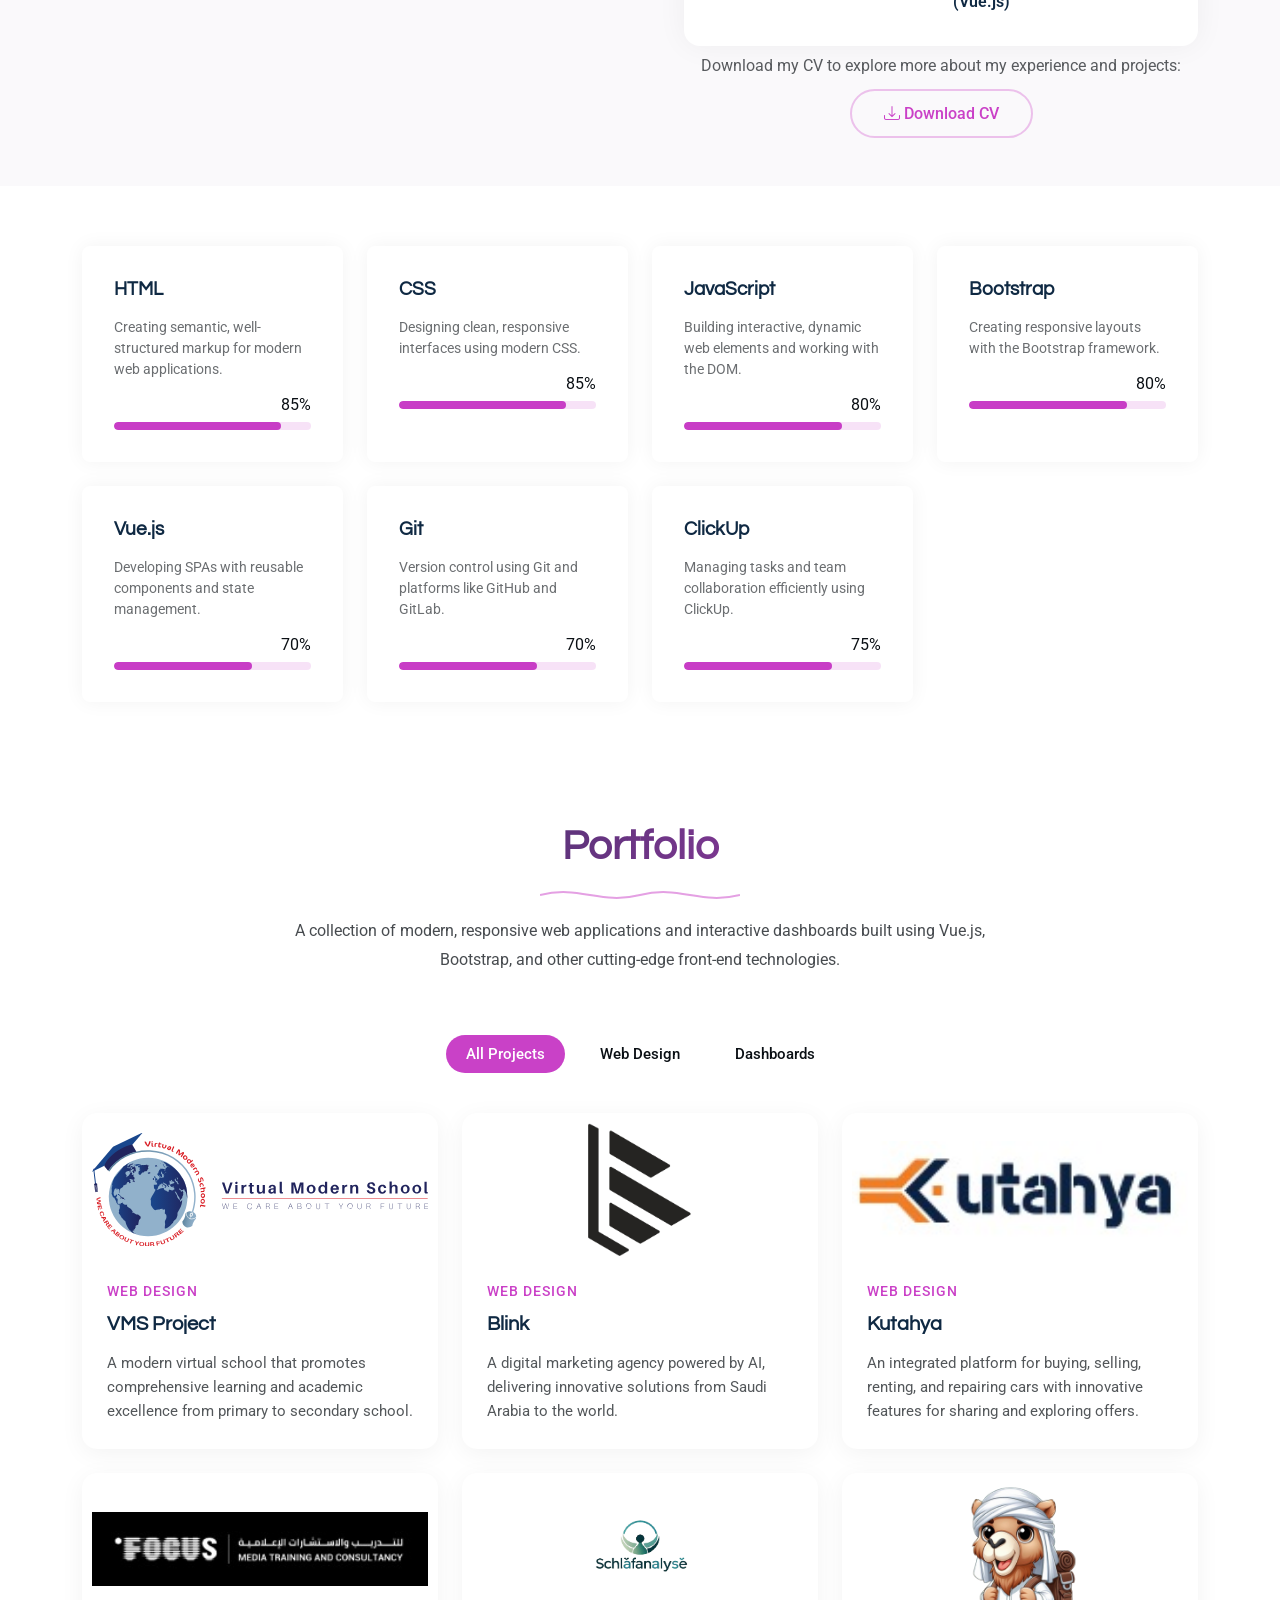
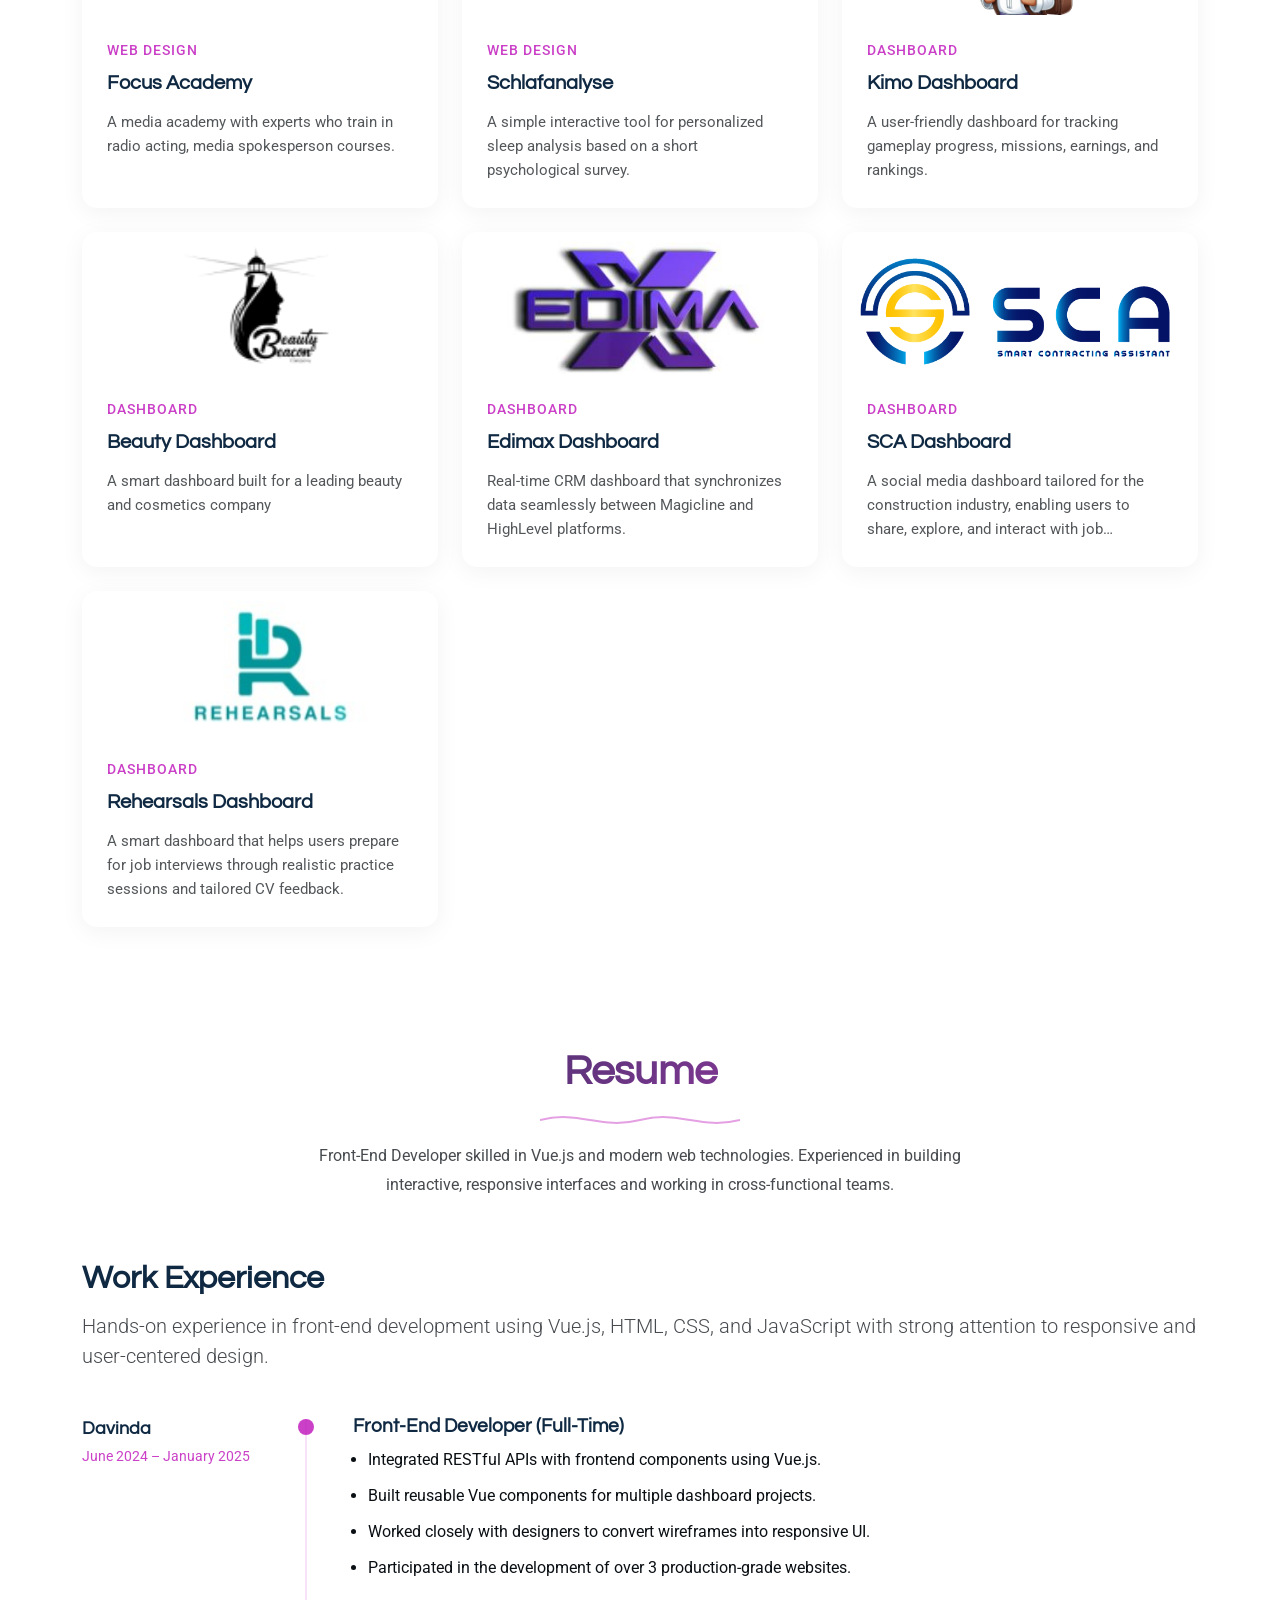
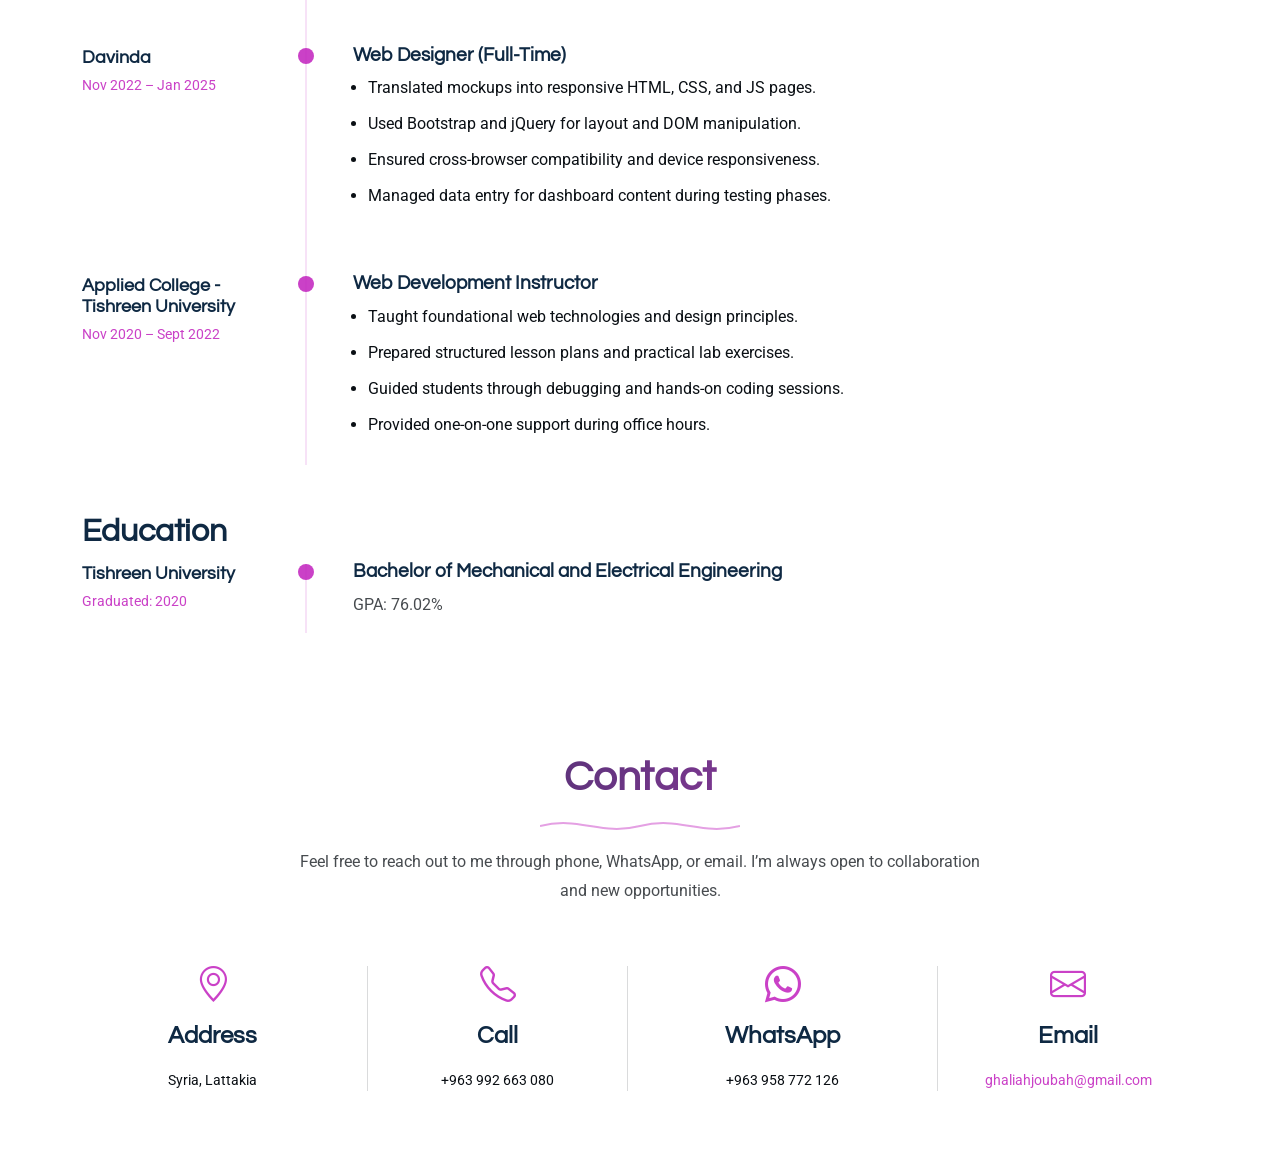
==== commit dff6b1f6: "Add Rehearsals Dashboard" ====
--- a/index.html
+++ b/index.html
@@ -702,6 +702,37 @@
                   </div>
                 </div>
               </div>
+              <!-- SCA Dashboard  -->
+              <div
+                class="col-lg-4 col-md-6 portfolio-item isotope-item filter-dashboards"
+              >
+                <div class="portfolio-card">
+                  <div class="portfolio-image">
+                    <img
+                      src="assets/img/portfolio/rehearsals_logo2.jpg"
+                      class="img-fluid"
+                      alt="Dashboard 1"
+                      loading="lazy"
+                    />
+                    <div class="portfolio-overlay">
+                      <div class="portfolio-actions">
+                        <a href="rehearsals-details.html" class="details-link"
+                          ><i class="bi bi-arrow-right"></i
+                        ></a>
+                      </div>
+                    </div>
+                  </div>
+                  <div class="portfolio-content">
+                    <span class="category">Dashboard</span>
+                    <h3>Rehearsals Dashboard</h3>
+                    <p>
+                      A smart dashboard that helps users prepare for job
+                      interviews through realistic practice sessions and
+                      tailored CV feedback.
+                    </p>
+                  </div>
+                </div>
+              </div>
             </div>
           </div>
         </div>
